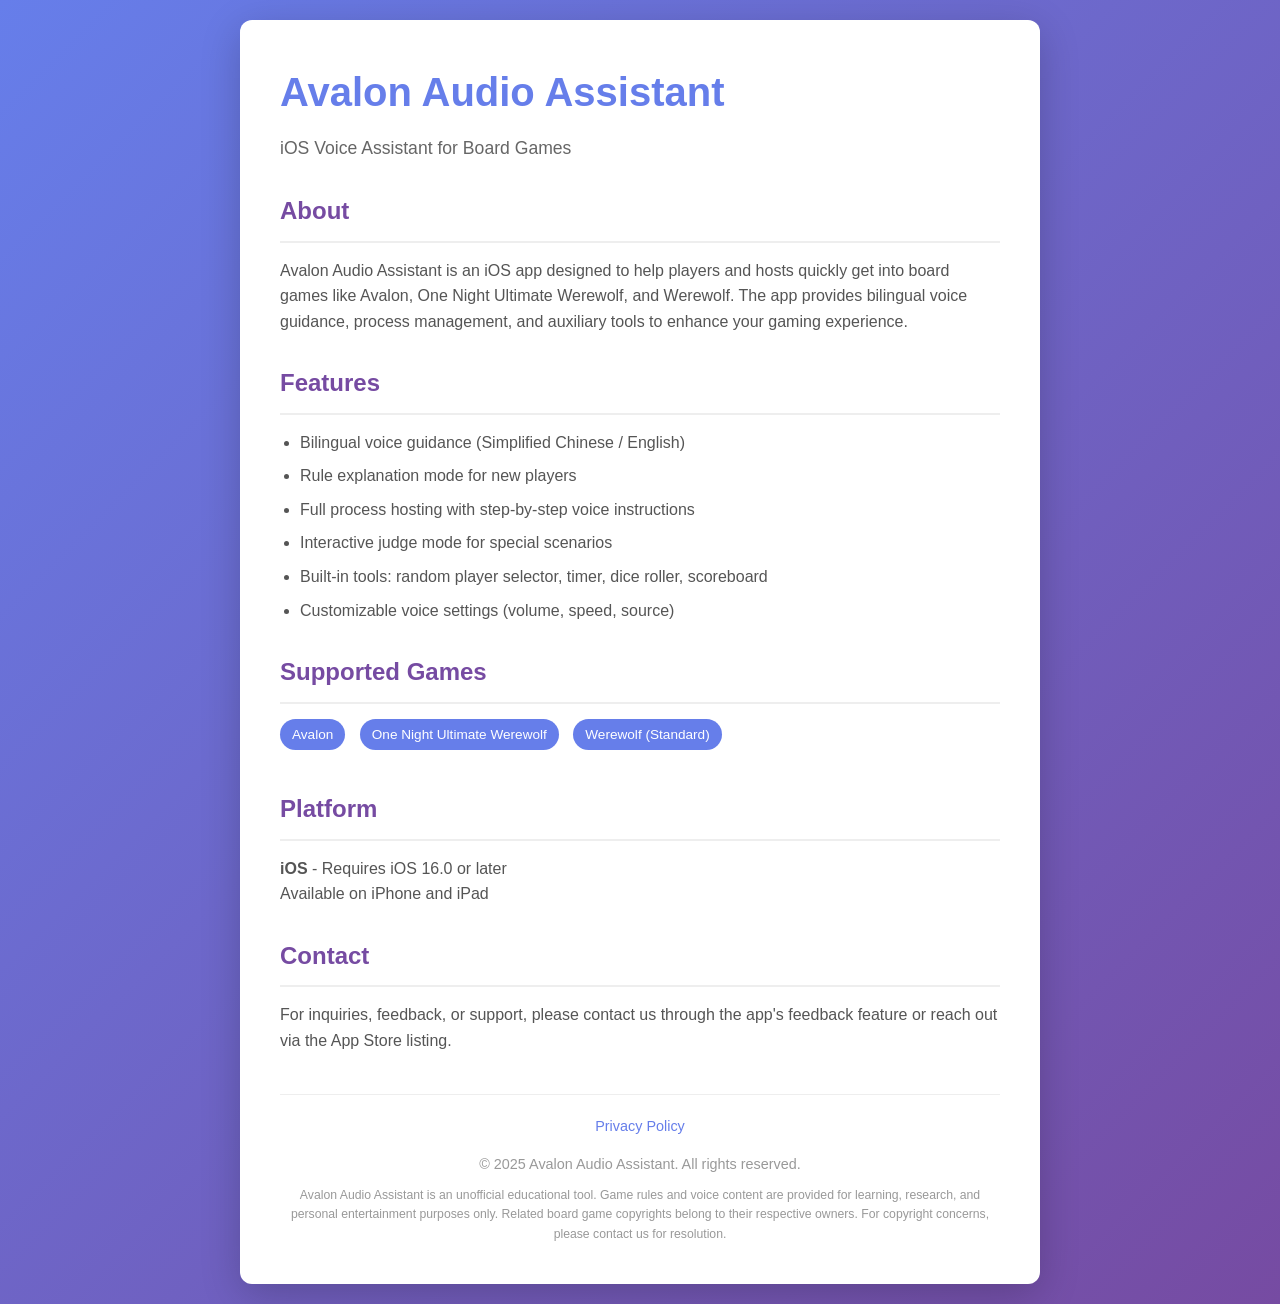
==== index.html @ b0c17542 "Initial commit: Add developer website and privacy policy" ====
<!DOCTYPE html>
<html lang="en">
<head>
    <meta charset="UTF-8">
    <meta name="viewport" content="width=device-width, initial-scale=1.0">
    <title>Avalon Audio Assistant - Developer</title>
    <style>
        * {
            margin: 0;
            padding: 0;
            box-sizing: border-box;
        }
        
        body {
            font-family: -apple-system, BlinkMacSystemFont, 'Segoe UI', Roboto, Oxygen, Ubuntu, Cantarell, sans-serif;
            line-height: 1.6;
            color: #333;
            background: linear-gradient(135deg, #667eea 0%, #764ba2 100%);
            min-height: 100vh;
            padding: 20px;
        }
        
        .container {
            max-width: 800px;
            margin: 0 auto;
            background: white;
            border-radius: 12px;
            box-shadow: 0 10px 40px rgba(0,0,0,0.2);
            padding: 40px;
        }
        
        h1 {
            color: #667eea;
            margin-bottom: 10px;
            font-size: 2.5em;
        }
        
        .subtitle {
            color: #666;
            margin-bottom: 30px;
            font-size: 1.1em;
        }
        
        .section {
            margin-bottom: 30px;
        }
        
        .section h2 {
            color: #764ba2;
            margin-bottom: 15px;
            font-size: 1.5em;
            border-bottom: 2px solid #eee;
            padding-bottom: 10px;
        }
        
        .section p {
            margin-bottom: 15px;
            color: #555;
        }
        
        .section ul {
            margin-left: 20px;
            color: #555;
        }
        
        .section li {
            margin-bottom: 8px;
        }
        
        .link {
            color: #667eea;
            text-decoration: none;
            transition: color 0.3s;
        }
        
        .link:hover {
            color: #764ba2;
            text-decoration: underline;
        }
        
        .footer {
            margin-top: 40px;
            padding-top: 20px;
            border-top: 1px solid #eee;
            text-align: center;
            color: #999;
            font-size: 0.9em;
        }
        
        .badge {
            display: inline-block;
            background: #667eea;
            color: white;
            padding: 5px 12px;
            border-radius: 20px;
            font-size: 0.85em;
            margin-right: 10px;
            margin-bottom: 10px;
        }
    </style>
</head>
<body>
    <div class="container">
        <h1>Avalon Audio Assistant</h1>
        <p class="subtitle">iOS Voice Assistant for Board Games</p>
        
        <div class="section">
            <h2>About</h2>
            <p>
                Avalon Audio Assistant is an iOS app designed to help players and hosts quickly get into board games 
                like Avalon, One Night Ultimate Werewolf, and Werewolf. The app provides bilingual voice guidance, 
                process management, and auxiliary tools to enhance your gaming experience.
            </p>
        </div>
        
        <div class="section">
            <h2>Features</h2>
            <ul>
                <li>Bilingual voice guidance (Simplified Chinese / English)</li>
                <li>Rule explanation mode for new players</li>
                <li>Full process hosting with step-by-step voice instructions</li>
                <li>Interactive judge mode for special scenarios</li>
                <li>Built-in tools: random player selector, timer, dice roller, scoreboard</li>
                <li>Customizable voice settings (volume, speed, source)</li>
            </ul>
        </div>
        
        <div class="section">
            <h2>Supported Games</h2>
            <span class="badge">Avalon</span>
            <span class="badge">One Night Ultimate Werewolf</span>
            <span class="badge">Werewolf (Standard)</span>
        </div>
        
        <div class="section">
            <h2>Platform</h2>
            <p>
                <strong>iOS</strong> - Requires iOS 16.0 or later<br>
                Available on iPhone and iPad
            </p>
        </div>
        
        <div class="section">
            <h2>Contact</h2>
            <p>
                For inquiries, feedback, or support, please contact us through the app's feedback feature 
                or reach out via the App Store listing.
            </p>
        </div>
        
        <div class="footer">
            <p>
                <a href="privacy.html" class="link">Privacy Policy</a>
            </p>
            <p style="margin-top: 15px;">
                &copy; 2025 Avalon Audio Assistant. All rights reserved.
            </p>
            <p style="margin-top: 10px; font-size: 0.85em;">
                Avalon Audio Assistant is an unofficial educational tool. Game rules and voice content are provided 
                for learning, research, and personal entertainment purposes only. Related board game copyrights 
                belong to their respective owners. For copyright concerns, please contact us for resolution.
            </p>
        </div>
    </div>
</body>
</html>
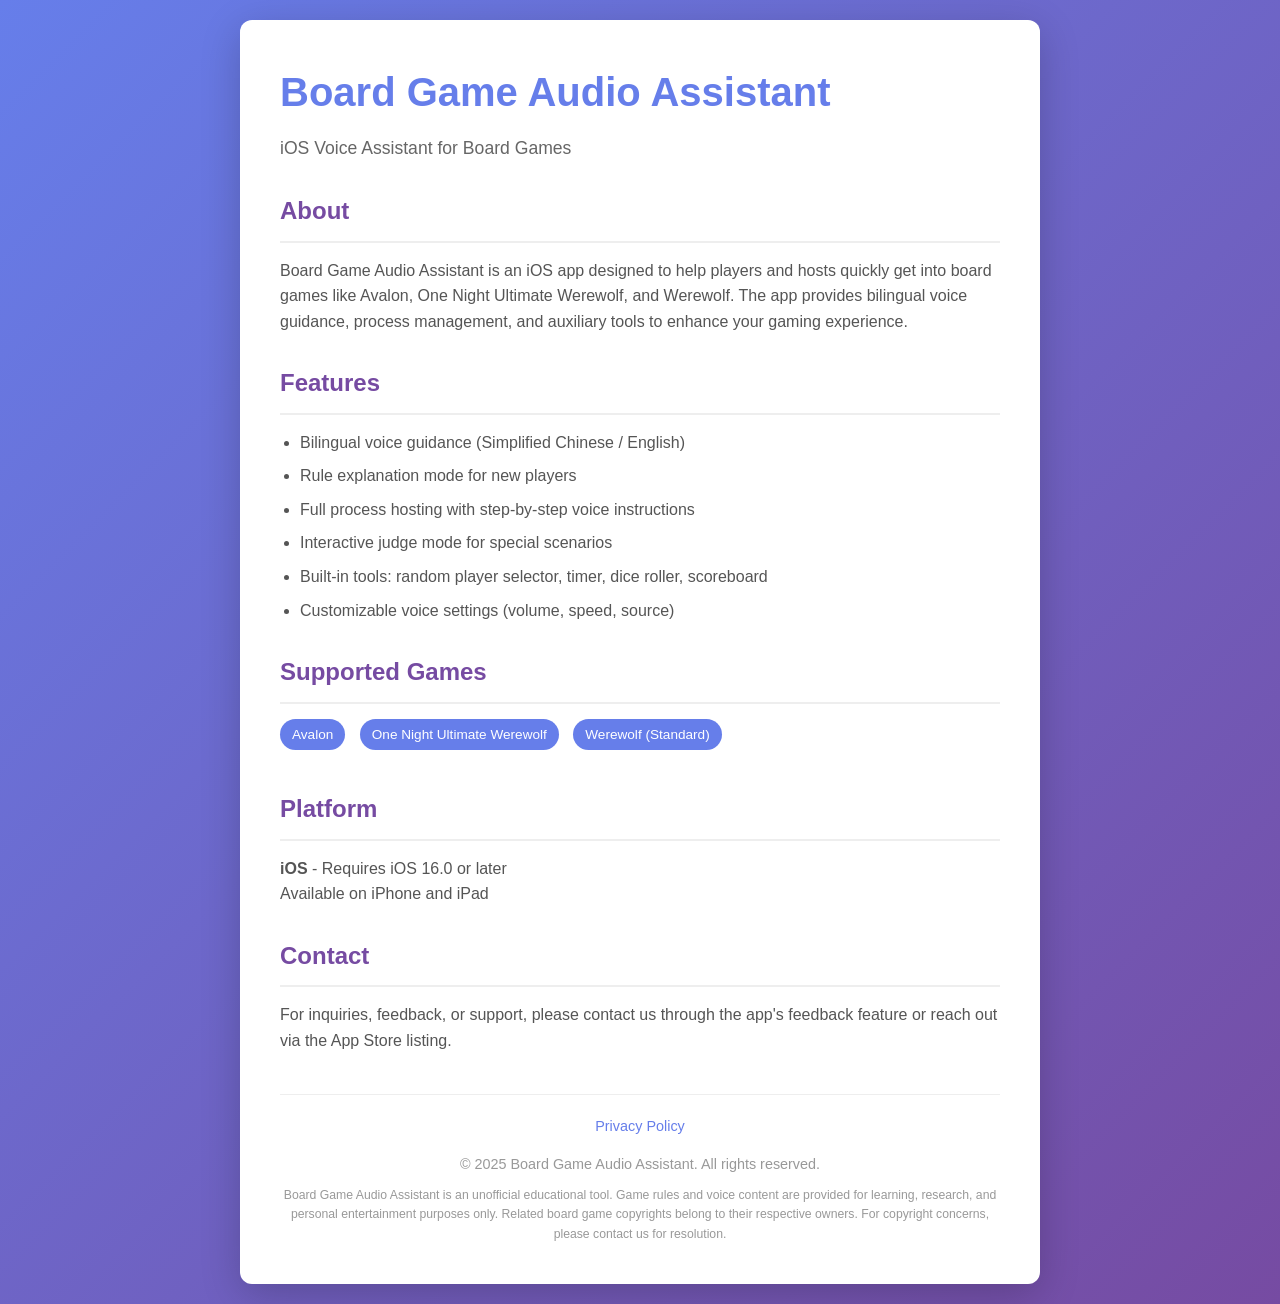
==== commit 076c6d47: "Rename site to Board Game Audio Assistant" ====
--- a/index.html
+++ b/index.html
@@ -3,7 +3,7 @@
 <head>
     <meta charset="UTF-8">
     <meta name="viewport" content="width=device-width, initial-scale=1.0">
-    <title>Avalon Audio Assistant - Developer</title>
+    <title>Board Game Audio Assistant - Developer</title>
     <style>
         * {
             margin: 0;
@@ -101,13 +101,13 @@
 </head>
 <body>
     <div class="container">
-        <h1>Avalon Audio Assistant</h1>
+        <h1>Board Game Audio Assistant</h1>
         <p class="subtitle">iOS Voice Assistant for Board Games</p>
         
         <div class="section">
             <h2>About</h2>
             <p>
-                Avalon Audio Assistant is an iOS app designed to help players and hosts quickly get into board games 
+                Board Game Audio Assistant is an iOS app designed to help players and hosts quickly get into board games 
                 like Avalon, One Night Ultimate Werewolf, and Werewolf. The app provides bilingual voice guidance, 
                 process management, and auxiliary tools to enhance your gaming experience.
             </p>
@@ -153,10 +153,10 @@
                 <a href="privacy.html" class="link">Privacy Policy</a>
             </p>
             <p style="margin-top: 15px;">
-                &copy; 2025 Avalon Audio Assistant. All rights reserved.
+                &copy; 2025 Board Game Audio Assistant. All rights reserved.
             </p>
             <p style="margin-top: 10px; font-size: 0.85em;">
-                Avalon Audio Assistant is an unofficial educational tool. Game rules and voice content are provided 
+                Board Game Audio Assistant is an unofficial educational tool. Game rules and voice content are provided 
                 for learning, research, and personal entertainment purposes only. Related board game copyrights 
                 belong to their respective owners. For copyright concerns, please contact us for resolution.
             </p>
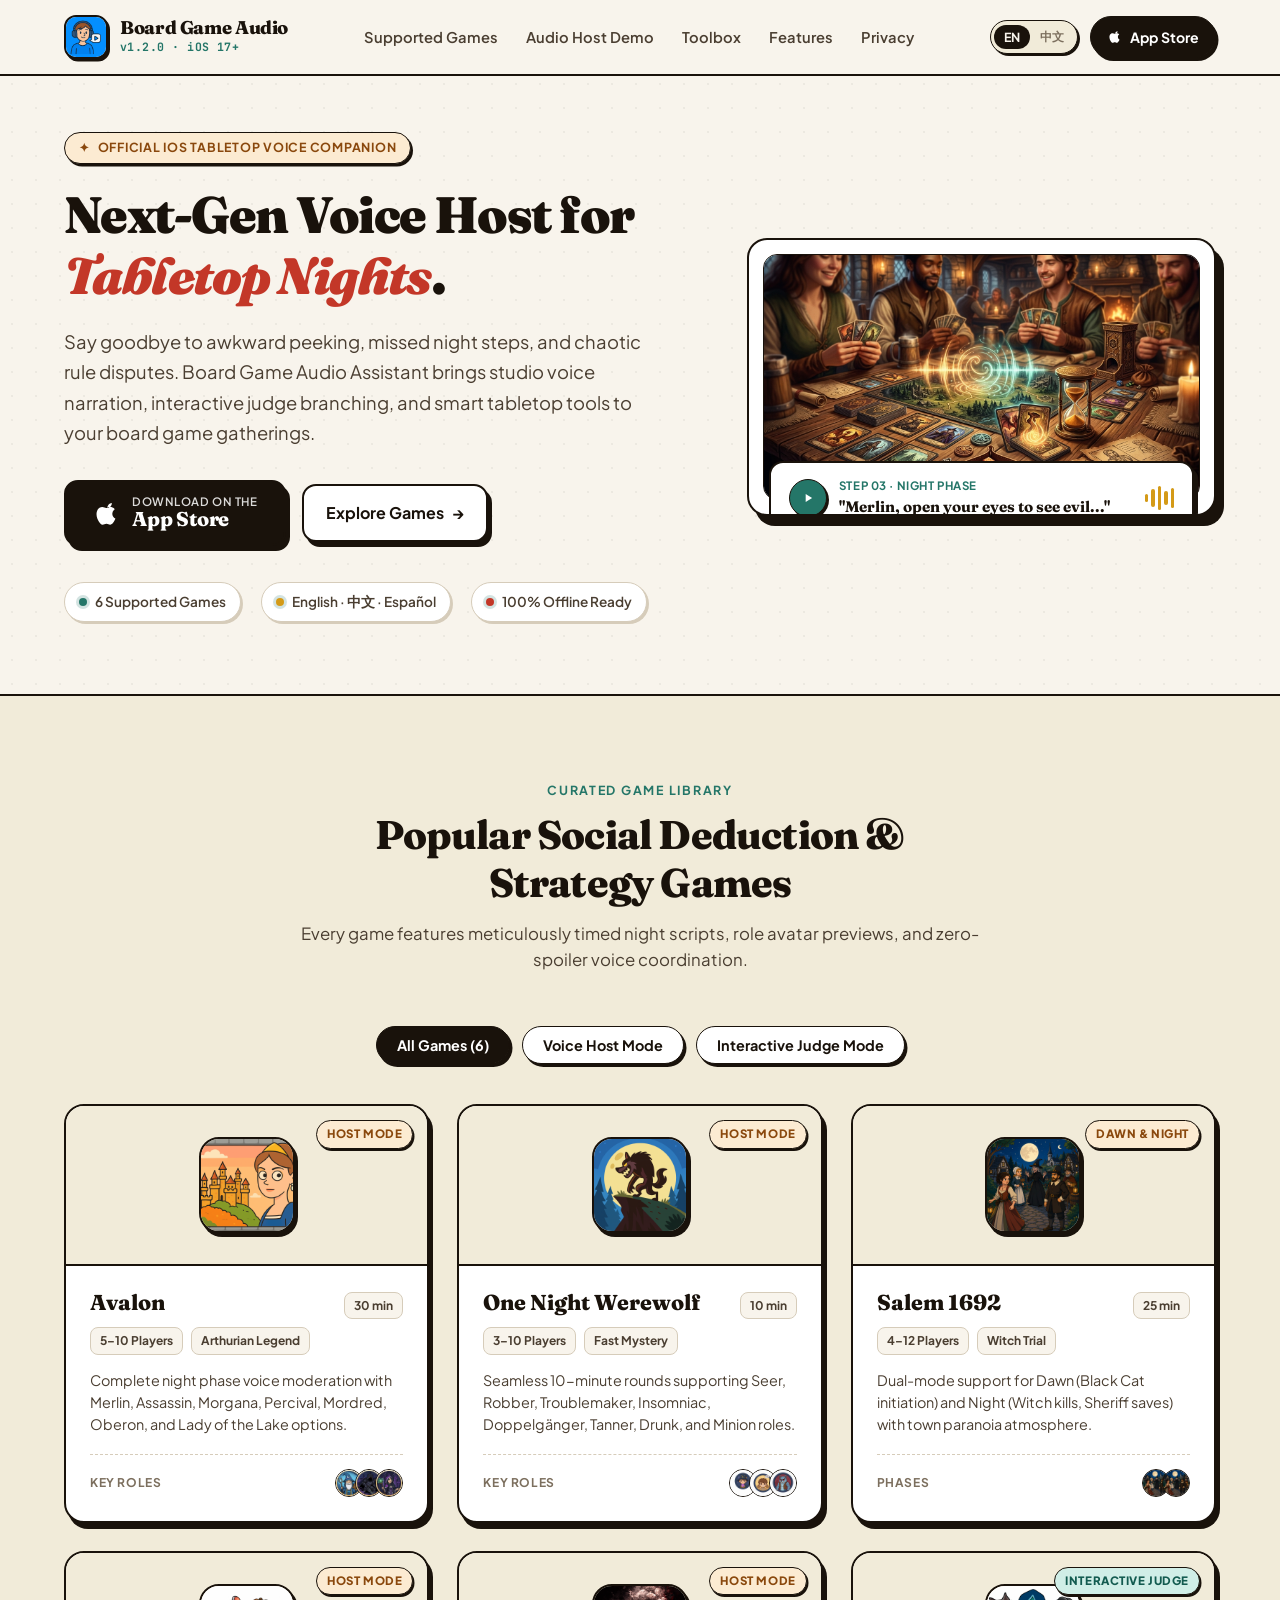
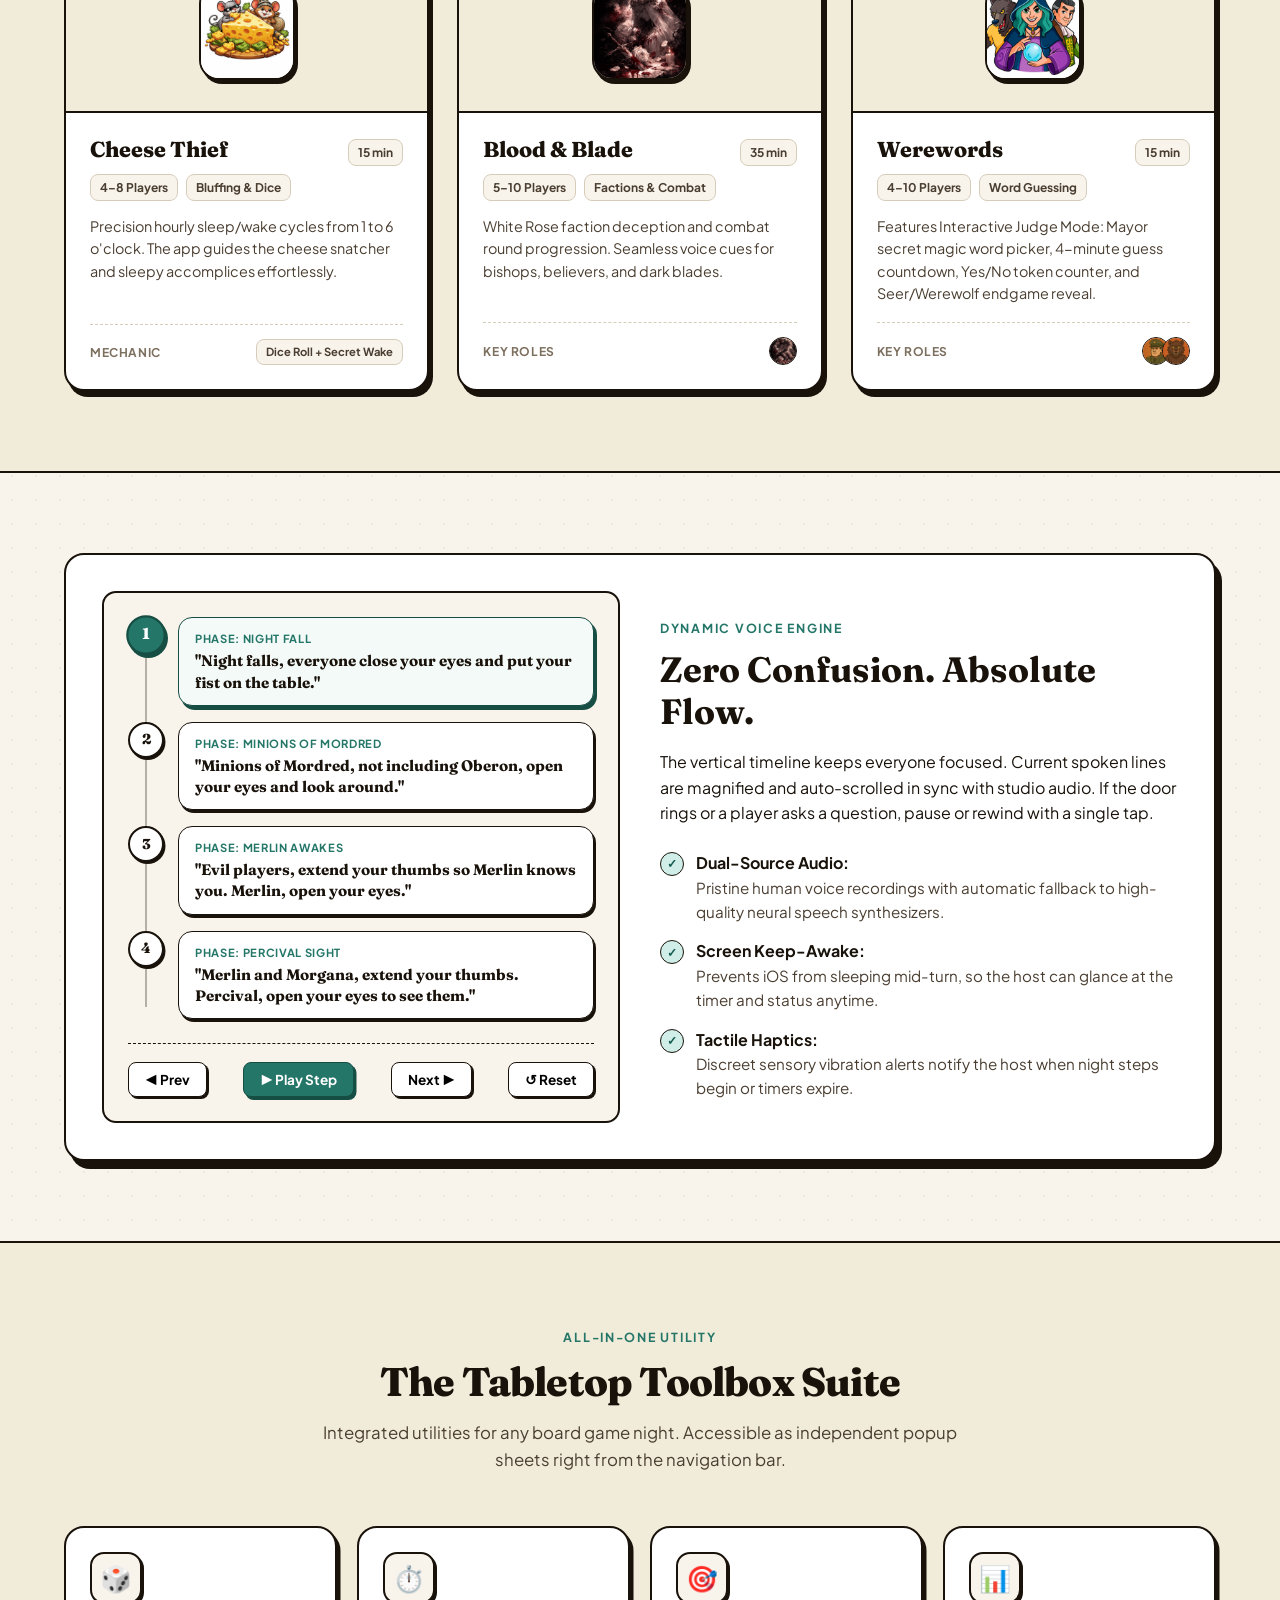
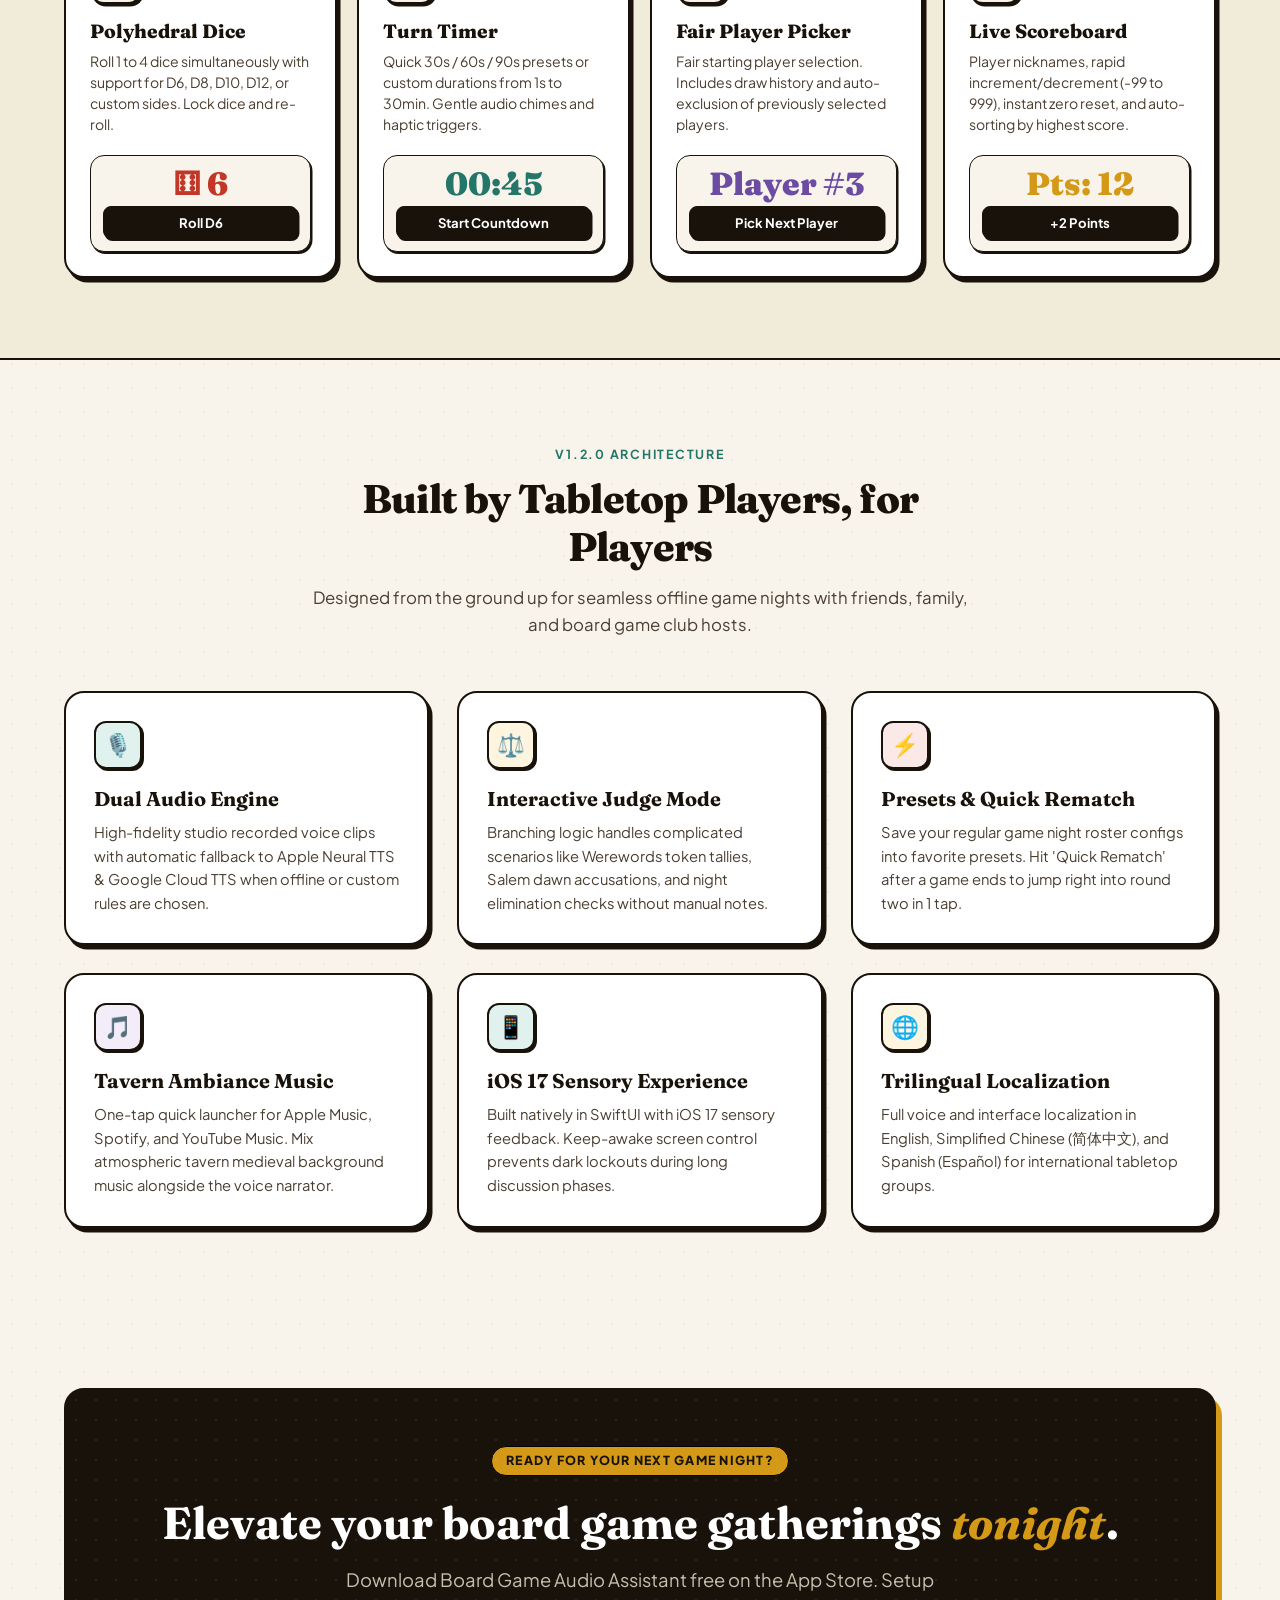
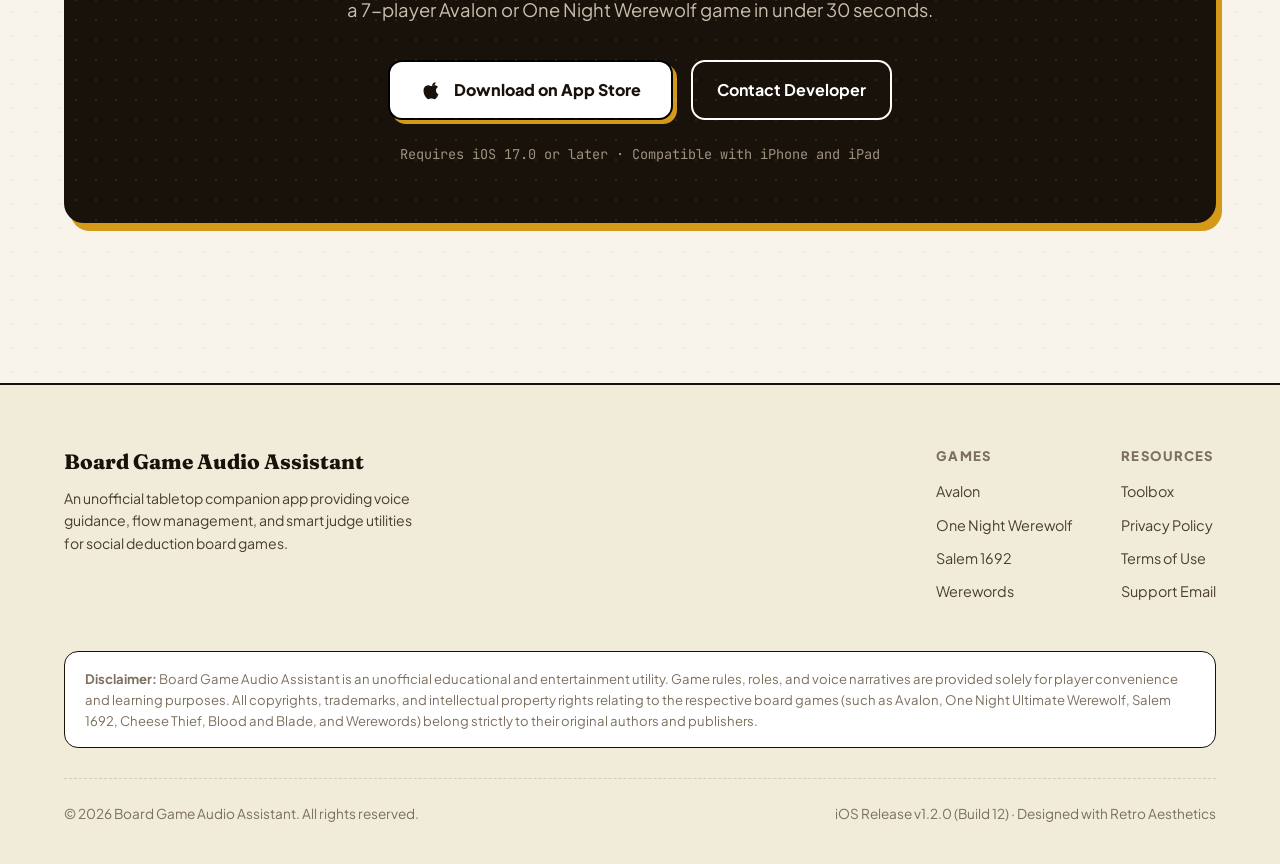
==== commit da917d99: "feat: modernize website with retro design system, v1.2.0 updates, 6 games, and netlify config" ====
--- a/index.html
+++ b/index.html
@@ -3,165 +3,1069 @@
 <head>
     <meta charset="UTF-8">
     <meta name="viewport" content="width=device-width, initial-scale=1.0">
-    <title>Board Game Audio Assistant - Developer</title>
-    <style>
-        * {
-            margin: 0;
-            padding: 0;
-            box-sizing: border-box;
-        }
-        
-        body {
-            font-family: -apple-system, BlinkMacSystemFont, 'Segoe UI', Roboto, Oxygen, Ubuntu, Cantarell, sans-serif;
-            line-height: 1.6;
-            color: #333;
-            background: linear-gradient(135deg, #667eea 0%, #764ba2 100%);
-            min-height: 100vh;
-            padding: 20px;
-        }
-        
-        .container {
-            max-width: 800px;
-            margin: 0 auto;
-            background: white;
-            border-radius: 12px;
-            box-shadow: 0 10px 40px rgba(0,0,0,0.2);
-            padding: 40px;
-        }
-        
-        h1 {
-            color: #667eea;
-            margin-bottom: 10px;
-            font-size: 2.5em;
-        }
-        
-        .subtitle {
-            color: #666;
-            margin-bottom: 30px;
-            font-size: 1.1em;
-        }
-        
-        .section {
-            margin-bottom: 30px;
-        }
-        
-        .section h2 {
-            color: #764ba2;
-            margin-bottom: 15px;
-            font-size: 1.5em;
-            border-bottom: 2px solid #eee;
-            padding-bottom: 10px;
-        }
-        
-        .section p {
-            margin-bottom: 15px;
-            color: #555;
-        }
-        
-        .section ul {
-            margin-left: 20px;
-            color: #555;
-        }
-        
-        .section li {
-            margin-bottom: 8px;
-        }
-        
-        .link {
-            color: #667eea;
-            text-decoration: none;
-            transition: color 0.3s;
-        }
-        
-        .link:hover {
-            color: #764ba2;
-            text-decoration: underline;
-        }
-        
-        .footer {
-            margin-top: 40px;
-            padding-top: 20px;
-            border-top: 1px solid #eee;
-            text-align: center;
-            color: #999;
-            font-size: 0.9em;
-        }
-        
-        .badge {
-            display: inline-block;
-            background: #667eea;
-            color: white;
-            padding: 5px 12px;
-            border-radius: 20px;
-            font-size: 0.85em;
-            margin-right: 10px;
-            margin-bottom: 10px;
-        }
-    </style>
+    <title>Board Game Audio Assistant — Voice Host & Judge for iOS</title>
+    <meta name="description" content="Board Game Audio Assistant is the ultimate tabletop voice companion for Avalon, One Night Ultimate Werewolf, Salem 1692, Cheese Thief, and Werewords. Enjoy studio voice narration, interactive judge mode, and built-in tabletop tools on iOS 17.">
+    <meta name="keywords" content="Board Game Audio Assistant, Avalon Voice, Werewolf Voice Host, Salem 1692, Tabletop Companion, iOS Board Game App, 桌游语音助手, 阿瓦隆语音">
+    
+    <!-- Open Graph / Facebook -->
+    <meta property="og:type" content="website">
+    <meta property="og:title" content="Board Game Audio Assistant — Voice Host & Tabletop Companion">
+    <meta property="og:description" content="Studio voice guidance, interactive judge mode, and tabletop tools for Avalon, One Night Werewolf, Salem 1692, and more.">
+    <meta property="og:image" content="assets/hero.jpg">
+    
+    <!-- Twitter -->
+    <meta name="twitter:card" content="summary_large_image">
+    <meta name="twitter:title" content="Board Game Audio Assistant — Voice Host & Tabletop Companion">
+    <meta name="twitter:description" content="Studio voice guidance, interactive judge mode, and tabletop tools for Avalon, One Night Werewolf, Salem 1692, and more.">
+    <meta name="twitter:image" content="assets/hero.jpg">
+    
+    <link rel="icon" type="image/png" href="assets/app_icon.png">
+    <link rel="apple-touch-icon" href="assets/app_icon.png">
+    <link rel="stylesheet" href="index.css">
 </head>
 <body>
-    <div class="container">
-        <h1>Board Game Audio Assistant</h1>
-        <p class="subtitle">iOS Voice Assistant for Board Games</p>
-        
-        <div class="section">
-            <h2>About</h2>
-            <p>
-                Board Game Audio Assistant is an iOS app designed to help players and hosts quickly get into board games 
-                like Avalon, One Night Ultimate Werewolf, and Werewolf. The app provides bilingual voice guidance, 
-                process management, and auxiliary tools to enhance your gaming experience.
-            </p>
+
+    <!-- ==============================================================================
+         HEADER & NAVIGATION
+         ============================================================================== -->
+    <header class="site-header">
+        <div class="container navbar">
+            <a href="index.html" class="brand" id="brand-link">
+                <div class="brand-icon">
+                    <img src="assets/app_icon.png" alt="Board Game Audio Assistant Icon" width="44" height="44">
+                </div>
+                <div class="brand-title">
+                    <span class="brand-name" data-i18n="brand_name">Board Game Audio</span>
+                    <span class="brand-version">v1.2.0 · iOS 17+</span>
+                </div>
+            </a>
+
+            <ul class="nav-links">
+                <li><a href="#games" class="nav-link" data-i18n="nav_games">Supported Games</a></li>
+                <li><a href="#demo" class="nav-link" data-i18n="nav_demo">Audio Host Demo</a></li>
+                <li><a href="#toolbox" class="nav-link" data-i18n="nav_toolbox">Toolbox</a></li>
+                <li><a href="#features" class="nav-link" data-i18n="nav_features">Features</a></li>
+                <li><a href="privacy.html" class="nav-link" data-i18n="nav_privacy">Privacy</a></li>
+            </ul>
+
+            <div class="nav-actions">
+                <!-- Language Toggle -->
+                <div class="lang-toggle" role="group" aria-label="Language Selector">
+                    <button class="lang-btn active" id="btn-lang-en" onclick="setLanguage('en')">EN</button>
+                    <button class="lang-btn" id="btn-lang-zh" onclick="setLanguage('zh')">中文</button>
+                </div>
+
+                <!-- Download CTA -->
+                <a href="https://apps.apple.com/app/id6755318411" target="_blank" rel="noopener" class="btn-nav-download" id="nav-download-btn">
+                    <svg width="15" height="15" viewBox="0 0 24 24" fill="currentColor">
+                        <path d="M18.71 19.5c-.83 1.24-1.71 2.45-3.05 2.47-1.34.03-1.77-.79-3.29-.79-1.53 0-2 .77-3.27.82-1.31.05-2.3-1.32-3.14-2.53C4.25 17 2.94 12.45 4.7 9.39c.87-1.52 2.43-2.48 4.12-2.51 1.28-.02 2.5.87 3.29.87.78 0 2.26-1.07 3.81-.91.65.03 2.47.26 3.64 1.98-.09.06-2.17 1.28-2.15 3.81.03 3.02 2.65 4.03 2.68 4.04-.03.07-.42 1.44-1.38 2.83M15.97 6.37c.61-.75 1.04-1.8 1.01-2.87-.96.04-2.17.65-2.83 1.43-.58.67-1.09 1.74-1.05 2.78 1.07.09 2.26-.58 2.87-1.34z"/>
+                    </svg>
+                    <span data-i18n="nav_download">App Store</span>
+                </a>
+
+                <button class="mobile-menu-btn" id="mobile-menu-toggle" aria-label="Toggle Menu" onclick="toggleMobileMenu()">
+                    <span></span>
+                    <span></span>
+                    <span></span>
+                </button>
+            </div>
         </div>
-        
-        <div class="section">
-            <h2>Features</h2>
-            <ul>
-                <li>Bilingual voice guidance (Simplified Chinese / English)</li>
-                <li>Rule explanation mode for new players</li>
-                <li>Full process hosting with step-by-step voice instructions</li>
-                <li>Interactive judge mode for special scenarios</li>
-                <li>Built-in tools: random player selector, timer, dice roller, scoreboard</li>
-                <li>Customizable voice settings (volume, speed, source)</li>
-            </ul>
+    </header>
+
+    <main>
+        <!-- ==============================================================================
+             HERO SECTION
+             ============================================================================== -->
+        <section class="hero-section">
+            <div class="container hero-grid">
+                <div class="hero-content">
+                    <div class="hero-eyebrow">
+                        <span>✦</span>
+                        <span data-i18n="hero_eyebrow">Official iOS Tabletop Voice Companion</span>
+                    </div>
+
+                    <h1 class="hero-title" data-i18n="hero_title">
+                        Next-Gen Voice Host for <em class="italic">Tabletop Nights</em>.
+                    </h1>
+
+                    <p class="hero-description" data-i18n="hero_desc">
+                        Say goodbye to awkward peeking, missed night steps, and chaotic rule disputes. Board Game Audio Assistant brings studio voice narration, interactive judge branching, and smart tabletop tools to your board game gatherings.
+                    </p>
+
+                    <div class="hero-cta-group">
+                        <a href="https://apps.apple.com/app/id6755318411" target="_blank" rel="noopener" class="btn-primary-store" id="hero-download-btn">
+                            <svg class="store-btn-icon" viewBox="0 0 24 24">
+                                <path d="M18.71 19.5c-.83 1.24-1.71 2.45-3.05 2.47-1.34.03-1.77-.79-3.29-.79-1.53 0-2 .77-3.27.82-1.31.05-2.3-1.32-3.14-2.53C4.25 17 2.94 12.45 4.7 9.39c.87-1.52 2.43-2.48 4.12-2.51 1.28-.02 2.5.87 3.29.87.78 0 2.26-1.07 3.81-.91.65.03 2.47.26 3.64 1.98-.09.06-2.17 1.28-2.15 3.81.03 3.02 2.65 4.03 2.68 4.04-.03.07-.42 1.44-1.38 2.83M15.97 6.37c.61-.75 1.04-1.8 1.01-2.87-.96.04-2.17.65-2.83 1.43-.58.67-1.09 1.74-1.05 2.78 1.07.09 2.26-.58 2.87-1.34z"/>
+                            </svg>
+                            <div class="store-btn-text">
+                                <span class="store-btn-label" data-i18n="download_label">Download On The</span>
+                                <span class="store-btn-title">App Store</span>
+                            </div>
+                        </a>
+
+                        <a href="#games" class="btn-secondary" id="hero-explore-btn">
+                            <span data-i18n="btn_explore">Explore Games</span>
+                            <span aria-hidden="true">→</span>
+                        </a>
+                    </div>
+
+                    <div class="hero-badges-row">
+                        <div class="hero-badge-pill">
+                            <span class="hero-badge-dot"></span>
+                            <span data-i18n="badge_games_count">6 Supported Games</span>
+                        </div>
+                        <div class="hero-badge-pill">
+                            <span class="hero-badge-dot" style="background: var(--accent-gold);"></span>
+                            <span data-i18n="badge_languages">English · 中文 · Español</span>
+                        </div>
+                        <div class="hero-badge-pill">
+                            <span class="hero-badge-dot" style="background: var(--accent-red);"></span>
+                            <span data-i18n="badge_offline">100% Offline Ready</span>
+                        </div>
+                    </div>
+                </div>
+
+                <div class="hero-visual-card">
+                    <div class="hero-poster-frame">
+                        <img src="assets/hero.jpg" alt="Tabletop Board Game Night Table Atmosphere" class="hero-poster-img" width="600" height="338">
+                        
+                        <!-- Floating Interactive Audio Preview Pill -->
+                        <div class="floating-audio-card" id="floating-audio-widget">
+                            <div class="audio-preview-meta">
+                                <button class="audio-play-indicator" id="hero-play-toggle" onclick="toggleDemoAudio()" aria-label="Toggle demo play">
+                                    <svg width="14" height="14" viewBox="0 0 24 24" fill="currentColor" id="hero-play-icon">
+                                        <path d="M8 5v14l11-7z"/>
+                                    </svg>
+                                </button>
+                                <div class="audio-text-col">
+                                    <div class="audio-step-title" data-i18n="hero_audio_step">Step 03 · Night Phase</div>
+                                    <div class="audio-step-text" id="hero-step-text" data-i18n="hero_audio_quote">"Merlin, open your eyes to see evil..."</div>
+                                </div>
+                            </div>
+                            <div class="sound-waves" aria-hidden="true">
+                                <span class="sound-bar"></span>
+                                <span class="sound-bar"></span>
+                                <span class="sound-bar"></span>
+                                <span class="sound-bar"></span>
+                                <span class="sound-bar"></span>
+                            </div>
+                        </div>
+                    </div>
+                </div>
+            </div>
+        </section>
+
+        <!-- ==============================================================================
+             SUPPORTED GAMES SHOWCASE
+             ============================================================================== -->
+        <section id="games" class="section section-alt">
+            <div class="container">
+                <div class="section-header-center">
+                    <span class="section-tag" data-i18n="tag_games_library">Curated Game Library</span>
+                    <h2 class="section-title" data-i18n="title_games_library">Popular Social Deduction & Strategy Games</h2>
+                    <p class="section-subtitle" data-i18n="subtitle_games_library">
+                        Every game features meticulously timed night scripts, role avatar previews, and zero-spoiler voice coordination.
+                    </p>
+                </div>
+
+                <div class="filter-tabs">
+                    <button class="tab-btn active" onclick="filterGames('all')" id="tab-filter-all" data-i18n="filter_all">All Games (6)</button>
+                    <button class="tab-btn" onclick="filterGames('host')" id="tab-filter-host" data-i18n="filter_host">Voice Host Mode</button>
+                    <button class="tab-btn" onclick="filterGames('interactive')" id="tab-filter-interactive" data-i18n="filter_interactive">Interactive Judge Mode</button>
+                </div>
+
+                <div class="games-grid" id="games-container">
+
+                    <!-- Game 1: Avalon -->
+                    <div class="game-card" data-category="host">
+                        <div class="game-card-top">
+                            <img src="assets/games/avalon.png" alt="Avalon" class="game-card-art">
+                            <span class="game-mode-badge badge-host" data-i18n="badge_host">Host Mode</span>
+                        </div>
+                        <div class="game-card-body">
+                            <div class="game-title-row">
+                                <h3 class="game-name" data-i18n="game_avalon_name">Avalon</h3>
+                                <span class="info-pill">30 min</span>
+                            </div>
+                            <div class="game-pills-row">
+                                <span class="info-pill" data-i18n="game_avalon_players">5–10 Players</span>
+                                <span class="info-pill" data-i18n="game_avalon_theme">Arthurian Legend</span>
+                            </div>
+                            <p class="game-desc" data-i18n="game_avalon_desc">
+                                Complete night phase voice moderation with Merlin, Assassin, Morgana, Percival, Mordred, Oberon, and Lady of the Lake options.
+                            </p>
+                            <div class="character-strip">
+                                <span class="strip-label" data-i18n="label_roles">Key Roles</span>
+                                <div class="strip-avatars">
+                                    <img src="assets/games/avalon_merlin.png" alt="Merlin" class="strip-avatar" title="Merlin">
+                                    <img src="assets/games/avalon_assassin.png" alt="Assassin" class="strip-avatar" title="Assassin">
+                                    <img src="assets/games/avalon_morgana.png" alt="Morgana" class="strip-avatar" title="Morgana">
+                                </div>
+                            </div>
+                        </div>
+                    </div>
+
+                    <!-- Game 2: One Night Ultimate Werewolf -->
+                    <div class="game-card" data-category="host">
+                        <div class="game-card-top">
+                            <img src="assets/games/one_night_werewolf.png" alt="One Night Ultimate Werewolf" class="game-card-art">
+                            <span class="game-mode-badge badge-host" data-i18n="badge_host">Host Mode</span>
+                        </div>
+                        <div class="game-card-body">
+                            <div class="game-title-row">
+                                <h3 class="game-name" data-i18n="game_onuw_name">One Night Werewolf</h3>
+                                <span class="info-pill">10 min</span>
+                            </div>
+                            <div class="game-pills-row">
+                                <span class="info-pill" data-i18n="game_onuw_players">3–10 Players</span>
+                                <span class="info-pill" data-i18n="game_onuw_theme">Fast Mystery</span>
+                            </div>
+                            <p class="game-desc" data-i18n="game_onuw_desc">
+                                Seamless 10-minute rounds supporting Seer, Robber, Troublemaker, Insomniac, Doppelgänger, Tanner, Drunk, and Minion roles.
+                            </p>
+                            <div class="character-strip">
+                                <span class="strip-label" data-i18n="label_roles">Key Roles</span>
+                                <div class="strip-avatars">
+                                    <img src="assets/games/one_night_werewolf_seer.png" alt="Seer" class="strip-avatar" title="Seer">
+                                    <img src="assets/games/one_night_werewolf_troublemaker.png" alt="Troublemaker" class="strip-avatar" title="Troublemaker">
+                                    <img src="assets/games/one_night_werewolf_werewolf.png" alt="Werewolf" class="strip-avatar" title="Werewolf">
+                                </div>
+                            </div>
+                        </div>
+                    </div>
+
+                    <!-- Game 3: Salem 1692 -->
+                    <div class="game-card" data-category="host">
+                        <div class="game-card-top">
+                            <img src="assets/games/salem_1692_dawn.png" alt="Salem 1692" class="game-card-art">
+                            <span class="game-mode-badge badge-host" data-i18n="badge_host">Dawn & Night</span>
+                        </div>
+                        <div class="game-card-body">
+                            <div class="game-title-row">
+                                <h3 class="game-name" data-i18n="game_salem_name">Salem 1692</h3>
+                                <span class="info-pill">25 min</span>
+                            </div>
+                            <div class="game-pills-row">
+                                <span class="info-pill" data-i18n="game_salem_players">4–12 Players</span>
+                                <span class="info-pill" data-i18n="game_salem_theme">Witch Trial</span>
+                            </div>
+                            <p class="game-desc" data-i18n="game_salem_desc">
+                                Dual-mode support for Dawn (Black Cat initiation) and Night (Witch kills, Sheriff saves) with town paranoia atmosphere.
+                            </p>
+                            <div class="character-strip">
+                                <span class="strip-label" data-i18n="label_roles">Phases</span>
+                                <div class="strip-avatars">
+                                    <img src="assets/games/salem_1692_dawn.png" alt="Dawn" class="strip-avatar" title="Dawn Mode">
+                                    <img src="assets/games/salem_1692_night.png" alt="Night" class="strip-avatar" title="Night Mode">
+                                </div>
+                            </div>
+                        </div>
+                    </div>
+
+                    <!-- Game 4: Cheese Thief -->
+                    <div class="game-card" data-category="host">
+                        <div class="game-card-top">
+                            <img src="assets/games/cheese_thief.png" alt="Cheese Thief" class="game-card-art">
+                            <span class="game-mode-badge badge-host" data-i18n="badge_host">Host Mode</span>
+                        </div>
+                        <div class="game-card-body">
+                            <div class="game-title-row">
+                                <h3 class="game-name" data-i18n="game_cheese_name">Cheese Thief</h3>
+                                <span class="info-pill">15 min</span>
+                            </div>
+                            <div class="game-pills-row">
+                                <span class="info-pill" data-i18n="game_cheese_players">4–8 Players</span>
+                                <span class="info-pill" data-i18n="game_cheese_theme">Bluffing & Dice</span>
+                            </div>
+                            <p class="game-desc" data-i18n="game_cheese_desc">
+                                Precision hourly sleep/wake cycles from 1 to 6 o'clock. The app guides the cheese snatcher and sleepy accomplices effortlessly.
+                            </p>
+                            <div class="character-strip">
+                                <span class="strip-label" data-i18n="label_mechanic">Mechanic</span>
+                                <div class="strip-avatars">
+                                    <span class="info-pill" style="font-size: 0.7rem;">Dice Roll + Secret Wake</span>
+                                </div>
+                            </div>
+                        </div>
+                    </div>
+
+                    <!-- Game 5: Blood and Blade -->
+                    <div class="game-card" data-category="host">
+                        <div class="game-card-top">
+                            <img src="assets/games/blood_and_blade.png" alt="Blood and Blade" class="game-card-art">
+                            <span class="game-mode-badge badge-host" data-i18n="badge_host">Host Mode</span>
+                        </div>
+                        <div class="game-card-body">
+                            <div class="game-title-row">
+                                <h3 class="game-name" data-i18n="game_blade_name">Blood & Blade</h3>
+                                <span class="info-pill">35 min</span>
+                            </div>
+                            <div class="game-pills-row">
+                                <span class="info-pill" data-i18n="game_blade_players">5–10 Players</span>
+                                <span class="info-pill" data-i18n="game_blade_theme">Factions & Combat</span>
+                            </div>
+                            <p class="game-desc" data-i18n="game_blade_desc">
+                                White Rose faction deception and combat round progression. Seamless voice cues for bishops, believers, and dark blades.
+                            </p>
+                            <div class="character-strip">
+                                <span class="strip-label" data-i18n="label_roles">Key Roles</span>
+                                <div class="strip-avatars">
+                                    <img src="assets/games/blood_and_blade_white_rose.png" alt="White Rose" class="strip-avatar" title="White Rose">
+                                </div>
+                            </div>
+                        </div>
+                    </div>
+
+                    <!-- Game 6: Werewords -->
+                    <div class="game-card" data-category="interactive">
+                        <div class="game-card-top">
+                            <img src="assets/games/werewords.png" alt="Werewords" class="game-card-art">
+                            <span class="game-mode-badge badge-interactive" data-i18n="badge_interactive">Interactive Judge</span>
+                        </div>
+                        <div class="game-card-body">
+                            <div class="game-title-row">
+                                <h3 class="game-name" data-i18n="game_werewords_name">Werewords</h3>
+                                <span class="info-pill">15 min</span>
+                            </div>
+                            <div class="game-pills-row">
+                                <span class="info-pill" data-i18n="game_werewords_players">4–10 Players</span>
+                                <span class="info-pill" data-i18n="game_werewords_theme">Word Guessing</span>
+                            </div>
+                            <p class="game-desc" data-i18n="game_werewords_desc">
+                                Features Interactive Judge Mode: Mayor secret magic word picker, 4-minute guess countdown, Yes/No token counter, and Seer/Werewolf endgame reveal.
+                            </p>
+                            <div class="character-strip">
+                                <span class="strip-label" data-i18n="label_roles">Key Roles</span>
+                                <div class="strip-avatars">
+                                    <img src="assets/games/werewords_mayor.png" alt="Mayor" class="strip-avatar" title="Mayor">
+                                    <img src="assets/games/werewords_werewolf.png" alt="Werewolf" class="strip-avatar" title="Werewolf">
+                                </div>
+                            </div>
+                        </div>
+                    </div>
+
+                </div>
+            </div>
+        </section>
+
+        <!-- ==============================================================================
+             INTERACTIVE AUDIO HOST & TIMELINE DEMO
+             ============================================================================== -->
+        <section id="demo" class="section">
+            <div class="container">
+                <div class="demo-stage">
+                    <div class="timeline-console">
+                        <div class="timeline-steps" id="demo-steps-list">
+                            <div class="timeline-step-item active" id="step-0">
+                                <div class="step-marker">1</div>
+                                <div class="step-content">
+                                    <div class="step-tag" data-i18n="step_1_tag">Phase: Night Fall</div>
+                                    <div class="step-instruction" data-i18n="step_1_text">"Night falls, everyone close your eyes and put your fist on the table."</div>
+                                </div>
+                            </div>
+
+                            <div class="timeline-step-item" id="step-1">
+                                <div class="step-marker">2</div>
+                                <div class="step-content">
+                                    <div class="step-tag" data-i18n="step_2_tag">Phase: Minions of Mordred</div>
+                                    <div class="step-instruction" data-i18n="step_2_text">"Minions of Mordred, not including Oberon, open your eyes and look around."</div>
+                                </div>
+                            </div>
+
+                            <div class="timeline-step-item" id="step-2">
+                                <div class="step-marker">3</div>
+                                <div class="step-content">
+                                    <div class="step-tag" data-i18n="step_3_tag">Phase: Merlin Awakes</div>
+                                    <div class="step-instruction" data-i18n="step_3_text">"Evil players, extend your thumbs so Merlin knows you. Merlin, open your eyes."</div>
+                                </div>
+                            </div>
+
+                            <div class="timeline-step-item" id="step-3">
+                                <div class="step-marker">4</div>
+                                <div class="step-content">
+                                    <div class="step-tag" data-i18n="step_4_tag">Phase: Percival Sight</div>
+                                    <div class="step-instruction" data-i18n="step_4_text">"Merlin and Morgana, extend your thumbs. Percival, open your eyes to see them."</div>
+                                </div>
+                            </div>
+                        </div>
+
+                        <div class="console-controls">
+                            <button class="ctrl-btn" onclick="prevDemoStep()" id="btn-prev-step" data-i18n="btn_prev_step">◀ Prev</button>
+                            <button class="ctrl-btn play-btn" onclick="togglePlaySimulation()" id="btn-play-sim" data-i18n="btn_play_step">▶ Play Step</button>
+                            <button class="ctrl-btn" onclick="nextDemoStep()" id="btn-next-step" data-i18n="btn_next_step">Next ▶</button>
+                            <button class="ctrl-btn" onclick="resetDemoStep()" id="btn-reset-step" data-i18n="btn_restart">↺ Reset</button>
+                        </div>
+                    </div>
+
+                    <div class="demo-text-col">
+                        <span class="section-tag" data-i18n="tag_live_engine">Dynamic Voice Engine</span>
+                        <h3 data-i18n="title_live_engine">Zero Confusion. Absolute Flow.</h3>
+                        <p data-i18n="desc_live_engine">
+                            The vertical timeline keeps everyone focused. Current spoken lines are magnified and auto-scrolled in sync with studio audio. If the door rings or a player asks a question, pause or rewind with a single tap.
+                        </p>
+
+                        <ul class="feature-bullets">
+                            <li class="bullet-item">
+                                <div class="bullet-icon">✓</div>
+                                <div>
+                                    <strong data-i18n="bullet_1_title">Dual-Source Audio:</strong>
+                                    <p data-i18n="bullet_1_desc">Pristine human voice recordings with automatic fallback to high-quality neural speech synthesizers.</p>
+                                </div>
+                            </li>
+                            <li class="bullet-item">
+                                <div class="bullet-icon">✓</div>
+                                <div>
+                                    <strong data-i18n="bullet_2_title">Screen Keep-Awake:</strong>
+                                    <p data-i18n="bullet_2_desc">Prevents iOS from sleeping mid-turn, so the host can glance at the timer and status anytime.</p>
+                                </div>
+                            </li>
+                            <li class="bullet-item">
+                                <div class="bullet-icon">✓</div>
+                                <div>
+                                    <strong data-i18n="bullet_3_title">Tactile Haptics:</strong>
+                                    <p data-i18n="bullet_3_desc">Discreet sensory vibration alerts notify the host when night steps begin or timers expire.</p>
+                                </div>
+                            </li>
+                        </ul>
+                    </div>
+                </div>
+            </div>
+        </section>
+
+        <!-- ==============================================================================
+             TABLETOP TOOLBOX SUITE
+             ============================================================================== -->
+        <section id="toolbox" class="section section-alt">
+            <div class="container">
+                <div class="section-header-center">
+                    <span class="section-tag" data-i18n="tag_toolbox">All-in-One Utility</span>
+                    <h2 class="section-title" data-i18n="title_toolbox">The Tabletop Toolbox Suite</h2>
+                    <p class="section-subtitle" data-i18n="subtitle_toolbox">
+                        Integrated utilities for any board game night. Accessible as independent popup sheets right from the navigation bar.
+                    </p>
+                </div>
+
+                <div class="toolbox-grid">
+
+                    <!-- Tool 1: 3D Polyhedral Dice Roller -->
+                    <div class="tool-card">
+                        <div class="tool-icon-box">🎲</div>
+                        <h3 class="tool-title" data-i18n="tool_dice_title">Polyhedral Dice</h3>
+                        <p class="tool-desc" data-i18n="tool_dice_desc">
+                            Roll 1 to 4 dice simultaneously with support for D6, D8, D10, D12, or custom sides. Lock dice and re-roll.
+                        </p>
+                        <div class="tool-widget-box">
+                            <div class="dice-result" id="interactive-dice-val">⚅ 6</div>
+                            <button class="tool-action-btn" onclick="rollInteractiveDice()" id="btn-roll-dice" data-i18n="btn_roll_dice">Roll D6</button>
+                        </div>
+                    </div>
+
+                    <!-- Tool 2: Precision Game Timer -->
+                    <div class="tool-card">
+                        <div class="tool-icon-box">⏱️</div>
+                        <h3 class="tool-title" data-i18n="tool_timer_title">Turn Timer</h3>
+                        <p class="tool-desc" data-i18n="tool_timer_desc">
+                            Quick 30s / 60s / 90s presets or custom durations from 1s to 30min. Gentle audio chimes and haptic triggers.
+                        </p>
+                        <div class="tool-widget-box">
+                            <div class="dice-result" id="interactive-timer-val" style="color: var(--accent-teal);">00:45</div>
+                            <button class="tool-action-btn" onclick="toggleInteractiveTimer()" id="btn-timer-toggle" data-i18n="btn_timer_toggle">Start Countdown</button>
+                        </div>
+                    </div>
+
+                    <!-- Tool 3: Random Player Selector -->
+                    <div class="tool-card">
+                        <div class="tool-icon-box">🎯</div>
+                        <h3 class="tool-title" data-i18n="tool_picker_title">Fair Player Picker</h3>
+                        <p class="tool-desc" data-i18n="tool_picker_desc">
+                            Fair starting player selection. Includes draw history and auto-exclusion of previously selected players.
+                        </p>
+                        <div class="tool-widget-box">
+                            <div class="dice-result" id="interactive-picker-val" style="color: var(--accent-purple);">Player #3</div>
+                            <button class="tool-action-btn" onclick="pickRandomPlayer()" id="btn-picker-toggle" data-i18n="btn_picker_toggle">Pick Next Player</button>
+                        </div>
+                    </div>
+
+                    <!-- Tool 4: Scoreboard Counter -->
+                    <div class="tool-card">
+                        <div class="tool-icon-box">📊</div>
+                        <h3 class="tool-title" data-i18n="tool_score_title">Live Scoreboard</h3>
+                        <p class="tool-desc" data-i18n="tool_score_desc">
+                            Player nicknames, rapid increment/decrement (-99 to 999), instant zero reset, and auto-sorting by highest score.
+                        </p>
+                        <div class="tool-widget-box">
+                            <div class="dice-result" id="interactive-score-val" style="color: var(--accent-gold);">Pts: 12</div>
+                            <button class="tool-action-btn" onclick="addScoreInteractive()" id="btn-score-add" data-i18n="btn_score_add">+2 Points</button>
+                        </div>
+                    </div>
+
+                </div>
+            </div>
+        </section>
+
+        <!-- ==============================================================================
+             CORE FEATURES GRID (v1.2.0 HIGHLIGHTS)
+             ============================================================================== -->
+        <section id="features" class="section">
+            <div class="container">
+                <div class="section-header-center">
+                    <span class="section-tag" data-i18n="tag_features">v1.2.0 Architecture</span>
+                    <h2 class="section-title" data-i18n="title_features">Built by Tabletop Players, for Players</h2>
+                    <p class="section-subtitle" data-i18n="subtitle_features">
+                        Designed from the ground up for seamless offline game nights with friends, family, and board game club hosts.
+                    </p>
+                </div>
+
+                <div class="features-grid">
+                    <div class="feature-box">
+                        <div class="feature-icon-wrapper box-teal">🎙️</div>
+                        <h3 class="feature-title" data-i18n="feat_1_title">Dual Audio Engine</h3>
+                        <p class="feature-description" data-i18n="feat_1_desc">
+                            High-fidelity studio recorded voice clips with automatic fallback to Apple Neural TTS & Google Cloud TTS when offline or custom rules are chosen.
+                        </p>
+                    </div>
+
+                    <div class="feature-box">
+                        <div class="feature-icon-wrapper box-gold">⚖️</div>
+                        <h3 class="feature-title" data-i18n="feat_2_title">Interactive Judge Mode</h3>
+                        <p class="feature-description" data-i18n="feat_2_desc">
+                            Branching logic handles complicated scenarios like Werewords token tallies, Salem dawn accusations, and night elimination checks without manual notes.
+                        </p>
+                    </div>
+
+                    <div class="feature-box">
+                        <div class="feature-icon-wrapper box-red">⚡</div>
+                        <h3 class="feature-title" data-i18n="feat_3_title">Presets & Quick Rematch</h3>
+                        <p class="feature-description" data-i18n="feat_3_desc">
+                            Save your regular game night roster configs into favorite presets. Hit 'Quick Rematch' after a game ends to jump right into round two in 1 tap.
+                        </p>
+                    </div>
+
+                    <div class="feature-box">
+                        <div class="feature-icon-wrapper box-purple">🎵</div>
+                        <h3 class="feature-title" data-i18n="feat_4_title">Tavern Ambiance Music</h3>
+                        <p class="feature-description" data-i18n="feat_4_desc">
+                            One-tap quick launcher for Apple Music, Spotify, and YouTube Music. Mix atmospheric tavern medieval background music alongside the voice narrator.
+                        </p>
+                    </div>
+
+                    <div class="feature-box">
+                        <div class="feature-icon-wrapper box-teal">📱</div>
+                        <h3 class="feature-title" data-i18n="feat_5_title">iOS 17 Sensory Experience</h3>
+                        <p class="feature-description" data-i18n="feat_5_desc">
+                            Built natively in SwiftUI with iOS 17 sensory feedback. Keep-awake screen control prevents dark lockouts during long discussion phases.
+                        </p>
+                    </div>
+
+                    <div class="feature-box">
+                        <div class="feature-icon-wrapper box-gold">🌐</div>
+                        <h3 class="feature-title" data-i18n="feat_6_title">Trilingual Localization</h3>
+                        <p class="feature-description" data-i18n="feat_6_desc">
+                            Full voice and interface localization in English, Simplified Chinese (简体中文), and Spanish (Español) for international tabletop groups.
+                        </p>
+                    </div>
+                </div>
+            </div>
+        </section>
+
+        <!-- ==============================================================================
+             DOWNLOAD / CTA BANNER
+             ============================================================================== -->
+        <section id="download" class="section">
+            <div class="container">
+                <div class="cta-banner">
+                    <span class="cta-tag" data-i18n="cta_tag">Ready for Your Next Game Night?</span>
+                    <h2 class="cta-title" data-i18n="cta_title">Elevate your board game gatherings <em>tonight</em>.</h2>
+                    <p class="cta-subtitle" data-i18n="cta_desc">
+                        Download Board Game Audio Assistant free on the App Store. Setup a 7-player Avalon or One Night Werewolf game in under 30 seconds.
+                    </p>
+
+                    <div class="cta-buttons-row">
+                        <a href="https://apps.apple.com/app/id6755318411" target="_blank" rel="noopener" class="btn-cta-white" id="cta-store-btn">
+                            <svg width="22" height="22" viewBox="0 0 24 24" fill="currentColor">
+                                <path d="M18.71 19.5c-.83 1.24-1.71 2.45-3.05 2.47-1.34.03-1.77-.79-3.29-.79-1.53 0-2 .77-3.27.82-1.31.05-2.3-1.32-3.14-2.53C4.25 17 2.94 12.45 4.7 9.39c.87-1.52 2.43-2.48 4.12-2.51 1.28-.02 2.5.87 3.29.87.78 0 2.26-1.07 3.81-.91.65.03 2.47.26 3.64 1.98-.09.06-2.17 1.28-2.15 3.81.03 3.02 2.65 4.03 2.68 4.04-.03.07-.42 1.44-1.38 2.83M15.97 6.37c.61-.75 1.04-1.8 1.01-2.87-.96.04-2.17.65-2.83 1.43-.58.67-1.09 1.74-1.05 2.78 1.07.09 2.26-.58 2.87-1.34z"/>
+                            </svg>
+                            <span data-i18n="cta_store_btn">Download on App Store</span>
+                        </a>
+
+                        <a href="mailto:fangdev1063@gmail.com" class="btn-cta-outline" id="cta-feedback-btn">
+                            <span data-i18n="cta_feedback">Contact Developer</span>
+                        </a>
+                    </div>
+
+                    <p class="cta-requirement-note" data-i18n="cta_note">
+                        Requires iOS 17.0 or later · Compatible with iPhone and iPad
+                    </p>
+                </div>
+            </div>
+        </section>
+    </main>
+
+    <!-- ==============================================================================
+         FOOTER
+         ============================================================================== -->
+    <footer class="site-footer">
+        <div class="container">
+            <div class="footer-top">
+                <div class="footer-brand-col">
+                    <div class="footer-brand-title" data-i18n="brand_name">Board Game Audio Assistant</div>
+                    <p class="footer-brand-desc" data-i18n="footer_desc">
+                        An unofficial tabletop companion app providing voice guidance, flow management, and smart judge utilities for social deduction board games.
+                    </p>
+                </div>
+
+                <div class="footer-links-col">
+                    <div class="footer-nav-group">
+                        <span class="footer-heading" data-i18n="footer_games">Games</span>
+                        <a href="#games" class="footer-link">Avalon</a>
+                        <a href="#games" class="footer-link">One Night Werewolf</a>
+                        <a href="#games" class="footer-link">Salem 1692</a>
+                        <a href="#games" class="footer-link">Werewords</a>
+                    </div>
+
+                    <div class="footer-nav-group">
+                        <span class="footer-heading" data-i18n="footer_resources">Resources</span>
+                        <a href="#toolbox" class="footer-link" data-i18n="nav_toolbox">Toolbox</a>
+                        <a href="privacy.html" class="footer-link" data-i18n="nav_privacy">Privacy Policy</a>
+                        <a href="terms.html" class="footer-link" data-i18n="nav_terms">Terms of Use</a>
+                        <a href="mailto:fangdev1063@gmail.com" class="footer-link" data-i18n="nav_support">Support Email</a>
+                    </div>
+                </div>
+            </div>
+
+            <div class="footer-legal-notice">
+                <p data-i18n="legal_disclaimer">
+                    <strong>Disclaimer:</strong> Board Game Audio Assistant is an unofficial educational and entertainment utility. Game rules, roles, and voice narratives are provided solely for player convenience and learning purposes. All copyrights, trademarks, and intellectual property rights relating to the respective board games (such as Avalon, One Night Ultimate Werewolf, Salem 1692, Cheese Thief, Blood and Blade, and Werewords) belong strictly to their original authors and publishers.
+                </p>
+            </div>
+
+            <div class="footer-bottom">
+                <p>&copy; 2026 Board Game Audio Assistant. All rights reserved.</p>
+                <p data-i18n="footer_version_tag">iOS Release v1.2.0 (Build 12) · Designed with Retro Aesthetics</p>
+            </div>
         </div>
-        
-        <div class="section">
-            <h2>Supported Games</h2>
-            <span class="badge">Avalon</span>
-            <span class="badge">One Night Ultimate Werewolf</span>
-            <span class="badge">Werewolf (Standard)</span>
-        </div>
-        
-        <div class="section">
-            <h2>Platform</h2>
-            <p>
-                <strong>iOS</strong> - Requires iOS 16.0 or later<br>
-                Available on iPhone and iPad
-            </p>
-        </div>
-        
-        <div class="section">
-            <h2>Contact</h2>
-            <p>
-                For inquiries, feedback, or support, please contact us through the app's feedback feature 
-                or reach out via the App Store listing.
-            </p>
-        </div>
-        
-        <div class="footer">
-            <p>
-                <a href="privacy.html" class="link">Privacy Policy</a>
-            </p>
-            <p style="margin-top: 15px;">
-                &copy; 2025 Board Game Audio Assistant. All rights reserved.
-            </p>
-            <p style="margin-top: 10px; font-size: 0.85em;">
-                Board Game Audio Assistant is an unofficial educational tool. Game rules and voice content are provided 
-                for learning, research, and personal entertainment purposes only. Related board game copyrights 
-                belong to their respective owners. For copyright concerns, please contact us for resolution.
-            </p>
-        </div>
-    </div>
+    </footer>
+
+    <!-- ==============================================================================
+         INTERACTIVE SCRIPTS & LOCALIZATION
+         ============================================================================== -->
+    <script>
+        // Internationalization Dictionaries
+        const i18n = {
+            en: {
+                brand_name: "Board Game Audio",
+                nav_games: "Supported Games",
+                nav_demo: "Audio Host Demo",
+                nav_toolbox: "Toolbox",
+                nav_features: "Features",
+                nav_privacy: "Privacy",
+                nav_terms: "Terms of Use",
+                nav_support: "Support Email",
+                nav_download: "App Store",
+                hero_eyebrow: "Official iOS Tabletop Voice Companion",
+                hero_title: "Next-Gen Voice Host for <em class=\"italic\">Tabletop Nights</em>.",
+                hero_desc: "Say goodbye to awkward peeking, missed night steps, and chaotic rule disputes. Board Game Audio Assistant brings studio voice narration, interactive judge branching, and smart tabletop tools to your board game gatherings.",
+                download_label: "Download On The",
+                btn_explore: "Explore Games",
+                badge_games_count: "6 Supported Games",
+                badge_languages: "English · 中文 · Español",
+                badge_offline: "100% Offline Ready",
+                hero_audio_step: "Step 03 · Night Phase",
+                hero_audio_quote: "\"Merlin, open your eyes to see evil...\"",
+                tag_games_library: "Curated Game Library",
+                title_games_library: "Popular Social Deduction & Strategy Games",
+                subtitle_games_library: "Every game features meticulously timed night scripts, role avatar previews, and zero-spoiler voice coordination.",
+                filter_all: "All Games (6)",
+                filter_host: "Voice Host Mode",
+                filter_interactive: "Interactive Judge Mode",
+                badge_host: "Host Mode",
+                badge_interactive: "Interactive Judge",
+                game_avalon_name: "Avalon",
+                game_avalon_players: "5–10 Players",
+                game_avalon_theme: "Arthurian Legend",
+                game_avalon_desc: "Complete night phase voice moderation with Merlin, Assassin, Morgana, Percival, Mordred, Oberon, and Lady of the Lake options.",
+                game_onuw_name: "One Night Werewolf",
+                game_onuw_players: "3–10 Players",
+                game_onuw_theme: "Fast Mystery",
+                game_onuw_desc: "Seamless 10-minute rounds supporting Seer, Robber, Troublemaker, Insomniac, Doppelgänger, Tanner, Drunk, and Minion roles.",
+                game_salem_name: "Salem 1692",
+                game_salem_players: "4–12 Players",
+                game_salem_theme: "Witch Trial",
+                game_salem_desc: "Dual-mode support for Dawn (Black Cat initiation) and Night (Witch kills, Sheriff saves) with town paranoia atmosphere.",
+                game_cheese_name: "Cheese Thief",
+                game_cheese_players: "4–8 Players",
+                game_cheese_theme: "Bluffing & Dice",
+                game_cheese_desc: "Precision hourly sleep/wake cycles from 1 to 6 o'clock. The app guides the cheese snatcher and sleepy accomplices effortlessly.",
+                game_blade_name: "Blood & Blade",
+                game_blade_players: "5–10 Players",
+                game_blade_theme: "Factions & Combat",
+                game_blade_desc: "White Rose faction deception and combat round progression. Seamless voice cues for bishops, believers, and dark blades.",
+                game_werewords_name: "Werewords",
+                game_werewords_players: "4–10 Players",
+                game_werewords_theme: "Word Guessing",
+                game_werewords_desc: "Features Interactive Judge Mode: Mayor secret magic word picker, 4-minute guess countdown, Yes/No token counter, and Seer/Werewolf endgame reveal.",
+                label_roles: "Key Roles",
+                label_mechanic: "Mechanic",
+                step_1_tag: "Phase: Night Fall",
+                step_1_text: "\"Night falls, everyone close your eyes and put your fist on the table.\"",
+                step_2_tag: "Phase: Minions of Mordred",
+                step_2_text: "\"Minions of Mordred, not including Oberon, open your eyes and look around.\"",
+                step_3_tag: "Phase: Merlin Awakes",
+                step_3_text: "\"Evil players, extend your thumbs so Merlin knows you. Merlin, open your eyes.\"",
+                step_4_tag: "Phase: Percival Sight",
+                step_4_text: "\"Merlin and Morgana, extend your thumbs. Percival, open your eyes to see them.\"",
+                btn_prev_step: "◀ Prev",
+                btn_play_step: "▶ Play Step",
+                btn_next_step: "Next ▶",
+                btn_restart: "↺ Reset",
+                tag_live_engine: "Dynamic Voice Engine",
+                title_live_engine: "Zero Confusion. Absolute Flow.",
+                desc_live_engine: "The vertical timeline keeps everyone focused. Current spoken lines are magnified and auto-scrolled in sync with studio audio. If the door rings or a player asks a question, pause or rewind with a single tap.",
+                bullet_1_title: "Dual-Source Audio:",
+                bullet_1_desc: "Pristine human voice recordings with automatic fallback to high-quality neural speech synthesizers.",
+                bullet_2_title: "Screen Keep-Awake:",
+                bullet_2_desc: "Prevents iOS from sleeping mid-turn, so the host can glance at the timer and status anytime.",
+                bullet_3_title: "Tactile Haptics:",
+                bullet_3_desc: "Discreet sensory vibration alerts notify the host when night steps begin or timers expire.",
+                tag_toolbox: "All-in-One Utility",
+                title_toolbox: "The Tabletop Toolbox Suite",
+                subtitle_toolbox: "Integrated utilities for any board game night. Accessible as independent popup sheets right from the navigation bar.",
+                tool_dice_title: "Polyhedral Dice",
+                tool_dice_desc: "Roll 1 to 4 dice simultaneously with support for D6, D8, D10, D12, or custom sides. Lock dice and re-roll.",
+                btn_roll_dice: "Roll D6",
+                tool_timer_title: "Turn Timer",
+                tool_timer_desc: "Quick 30s / 60s / 90s presets or custom durations from 1s to 30min. Gentle audio chimes and haptic triggers.",
+                btn_timer_toggle: "Start Countdown",
+                tool_picker_title: "Fair Player Picker",
+                tool_picker_desc: "Fair starting player selection. Includes draw history and auto-exclusion of previously selected players.",
+                btn_picker_toggle: "Pick Next Player",
+                tool_score_title: "Live Scoreboard",
+                tool_score_desc: "Player nicknames, rapid increment/decrement (-99 to 999), instant zero reset, and auto-sorting by highest score.",
+                btn_score_add: "+2 Points",
+                tag_features: "v1.2.0 Architecture",
+                title_features: "Built by Tabletop Players, for Players",
+                subtitle_features: "Designed from the ground up for seamless offline game nights with friends, family, and board game club hosts.",
+                feat_1_title: "Dual Audio Engine",
+                feat_1_desc: "High-fidelity studio recorded voice clips with automatic fallback to Apple Neural TTS & Google Cloud TTS when offline or custom rules are chosen.",
+                feat_2_title: "Interactive Judge Mode",
+                feat_2_desc: "Branching logic handles complicated scenarios like Werewords token tallies, Salem dawn accusations, and night elimination checks without manual notes.",
+                feat_3_title: "Presets & Quick Rematch",
+                feat_3_desc: "Save your regular game night roster configs into favorite presets. Hit 'Quick Rematch' after a game ends to jump right into round two in 1 tap.",
+                feat_4_title: "Tavern Ambiance Music",
+                feat_4_desc: "One-tap quick launcher for Apple Music, Spotify, and YouTube Music. Mix atmospheric tavern medieval background music alongside the voice narrator.",
+                feat_5_title: "iOS 17 Sensory Experience",
+                feat_5_desc: "Built natively in SwiftUI with iOS 17 sensory feedback. Keep-awake screen control prevents dark lockouts during long discussion phases.",
+                feat_6_title: "Trilingual Localization",
+                feat_6_desc: "Full voice and interface localization in English, Simplified Chinese (简体中文), and Spanish (Español) for international tabletop groups.",
+                cta_tag: "Ready for Your Next Game Night?",
+                cta_title: "Elevate your board game gatherings <em class=\"italic\">tonight</em>.",
+                cta_desc: "Download Board Game Audio Assistant free on the App Store. Setup a 7-player Avalon or One Night Werewolf game in under 30 seconds.",
+                cta_store_btn: "Download on App Store",
+                cta_feedback: "Contact Developer",
+                cta_note: "Requires iOS 17.0 or later · Compatible with iPhone and iPad",
+                footer_desc: "An unofficial tabletop companion app providing voice guidance, flow management, and smart judge utilities for social deduction board games.",
+                footer_games: "Games",
+                footer_resources: "Resources",
+                legal_disclaimer: "<strong>Disclaimer:</strong> Board Game Audio Assistant is an unofficial educational and entertainment utility. Game rules, roles, and voice narratives are provided solely for player convenience and learning purposes. All copyrights, trademarks, and intellectual property rights relating to the respective board games (such as Avalon, One Night Ultimate Werewolf, Salem 1692, Cheese Thief, Blood and Blade, and Werewords) belong strictly to their original authors and publishers.",
+                footer_version_tag: "iOS Release v1.2.0 (Build 12) · Designed with Retro Aesthetics"
+            },
+            zh: {
+                brand_name: "桌游语音助手",
+                nav_games: "支持游戏",
+                nav_demo: "主持演播",
+                nav_toolbox: "聚会工具箱",
+                nav_features: "核心亮点",
+                nav_privacy: "隐私政策",
+                nav_terms: "服务条款",
+                nav_support: "技术支持邮箱",
+                nav_download: "App Store 下载",
+                hero_eyebrow: "官方 iOS 桌游语音主持伙伴",
+                hero_title: "为你的桌游夜注入 <em class=\"italic\">沉浸式全流程主持</em>。",
+                hero_desc: "彻底告别眯眼偷看、遗漏夜间口令与费心核算规则的尴尬局面。桌游语音助手将录音棚专业级播报、互动分支法官与便携实用工具箱融为一体，让每一次朋友聚会都能瞬间进入游戏巅峰状态。",
+                download_label: "立即下载自",
+                btn_explore: "浏览支持桌游",
+                badge_games_count: "已适配 6 款热门桌游",
+                badge_languages: "简体中文 · English · Español",
+                badge_offline: "100% 本地离线可用",
+                hero_audio_step: "步骤 03 · 夜间行动",
+                hero_audio_quote: "“梅林请睁眼，看清这黑夜中的爪牙…”",
+                tag_games_library: "支持游戏矩阵",
+                title_games_library: "经典阵营推理与聚会策略桌游",
+                subtitle_games_library: "每款游戏均配有精细打磨的停顿秒数、全角色精美立绘与防剧透流程引导。",
+                filter_all: "全部游戏 (6)",
+                filter_host: "纯语音主持模式",
+                filter_interactive: "互动法官模式",
+                badge_host: "语音主持",
+                badge_interactive: "互动法官",
+                game_avalon_name: "阿瓦隆",
+                game_avalon_players: "5–10 人对局",
+                game_avalon_theme: "亚瑟王阵营对抗",
+                game_avalon_desc: "完整夜间播报主持，深度支持梅林、刺客、莫甘娜、派西维尔、莫德雷德、奥伯伦及湖中仙女等丰富角色配置。",
+                game_onuw_name: "一夜终极狼人",
+                game_onuw_players: "3–10 人对局",
+                game_onuw_theme: "超快节奏身份交换",
+                game_onuw_desc: "精准掌控 10 分钟紧凑对局，涵盖预言家、强盗、捣蛋鬼、失眠者、化身幽灵、皮匠、酒鬼及爪牙等 16 种经典角色口令。",
+                game_salem_name: "猎巫镇 1692",
+                game_salem_players: "4–12 人对局",
+                game_salem_theme: "黑猫女巫审判",
+                game_salem_desc: "破晓（黑猫卡初夜传承）与黑夜（女巫暗杀、警长救赎）双模式独立播报，完美营造小镇人人自危的悬疑氛围。",
+                game_cheese_name: "奶酪大盗",
+                game_cheese_players: "4–8 人对局",
+                game_cheese_theme: "骰子点数与佯装",
+                game_cheese_desc: "分秒严谨的 1 点至 6 点逐时睡眠与睁眼机制，无需玩家充当裁判，自动指引大盗暗中行事与随从掩护。",
+                game_blade_name: "血与刃的白蔷薇",
+                game_blade_players: "5–10 人对局",
+                game_blade_theme: "教派纷争与近战对决",
+                game_blade_desc: "白蔷薇阵营欺瞒与对决轮次推进，为主教、狂信徒与暗刃提供清晰稳健的语音节点引导。",
+                game_werewords_name: "狼人箴言",
+                game_werewords_players: "4–10 人对局",
+                game_werewords_theme: "魔法密词推理",
+                game_werewords_desc: "交互法官独占模式：镇长秘密选词、4分钟猜词倒计时、是/否/也许标记扣减与终局狼人抓预言家判定。",
+                label_roles: "核心角色",
+                label_mechanic: "核心机制",
+                step_1_tag: "阶段：天黑请闭眼",
+                step_1_text: "“天黑请闭眼，所有玩家请将右手握拳放在桌上…”",
+                step_2_tag: "阶段：莫德雷德的爪牙",
+                step_2_text: "“除奥伯伦外，莫德雷德的爪牙请睁眼，互相确认身份…”",
+                step_3_tag: "阶段：梅林指认邪恶",
+                step_3_text: "“坏人请竖起大拇指。梅林请睁眼，看清身边的爪牙…”",
+                step_4_tag: "阶段：派西维尔辨识",
+                step_4_text: "“梅林与莫甘娜请竖起大拇指。派西维尔请睁眼，辨别两人…”",
+                btn_prev_step: "◀ 上一步",
+                btn_play_step: "▶ 播放当前句",
+                btn_next_step: "下一步 ▶",
+                btn_restart: "↺ 重新开始",
+                tag_live_engine: "双轨音频引擎",
+                title_live_engine: "告别慌乱，行云流水的聚会掌控",
+                desc_live_engine: "纵向指令时间线让节奏一目了然。当前正在播报的语句加粗放大并自动跟随滚动。若有门铃响起或临时讨论，单手轻点即可暂停或任意步重听。",
+                bullet_1_title: "录音棚级预录 + 智能降级：",
+                bullet_1_desc: "纯正人声预录 MP3，在特定扩展规则或无音频环境自动无缝平滑切换至系统神经网络高品质 TTS。",
+                bullet_2_title: "常亮防休眠机制：",
+                bullet_2_desc: "流程进行时杜绝 iOS 自动息屏锁屏，主持人无需反复指纹/面容解锁，随看随控。",
+                bullet_3_title: "iOS 17 触觉反馈：",
+                bullet_3_desc: "天黑闭眼、角色唤醒与计时归零瞬间均有细腻的震动反馈提醒，绝不遗漏关键节点。",
+                tag_toolbox: "全能随身工具",
+                title_toolbox: "聚会必备桌游工具箱",
+                subtitle_toolbox: "告别手忙脚乱的翻箱倒柜。四大核心工具以轻量弹层形式随叫随到，为主持人保驾护航。",
+                tool_dice_title: "3D 多面骰子",
+                tool_dice_desc: "支持同时投掷 1 至 4 枚骰子，涵盖 D6、D8、D10、D12 及自定义面数，支持锁定单颗重掷。",
+                btn_roll_dice: "投掷 6面骰",
+                tool_timer_title: "发言计时器",
+                tool_timer_desc: "内置 30秒 / 60秒 / 90秒 发言预设，亦可自由设定 1秒 至 30分钟，超时震动与提示音提醒。",
+                btn_timer_toggle: "开始倒计时",
+                tool_picker_title: "公平挑人抽签",
+                tool_picker_desc: "首家发言人、特权卡抽取神器，支持记录最近抽取历史与“排除已抽中玩家”避免重复。",
+                btn_picker_toggle: "随机抽取下一位",
+                tool_score_title: "实时计分板",
+                tool_score_desc: "自定义玩家昵称、快速加减分（-99至999）、一键归零以及按总得分一键降序排行。",
+                btn_score_add: "+2 分",
+                tag_features: "v1.2.0 全新架构",
+                title_features: "资深桌游玩家，为桌游玩家打造",
+                subtitle_features: "从零构建于原生 SwiftUI，专为聚会、团建与桌游吧现场的高效开局而生。",
+                feat_1_title: "双轨音频引擎",
+                feat_1_desc: "录音棚真实人声录音，搭配 Apple Neural TTS 及 Google Cloud TTS 降级容灾，无论在线离线都顺畅开局。",
+                feat_2_title: "交互分支法官",
+                feat_2_desc: "针对《狼人箴言》记词、《猎巫镇》审判等场景提供交互弹窗与分支判定，告别手忙脚乱记录纸牌。",
+                feat_3_title: "阵容预设与一键重开",
+                feat_3_desc: "常玩阵容一键保存为模版。对局结束后点击“再来一局”，无需重新配置即可立即展开第二轮对抗。",
+                feat_4_title: "外接音乐播放器联动",
+                feat_4_desc: "内置快捷启动 Apple Music、Spotify 与 YouTube Music，为主持人一键点播酒馆与中世纪背景氛围音乐。",
+                feat_5_title: "iOS 17 触觉与常亮",
+                feat_5_desc: "完全适配 iOS 17 动态振动引擎与屏幕防休眠，让主持人即使置身嘈杂客厅也能稳如泰山。",
+                feat_6_title: "全球三语本地化",
+                feat_6_desc: "完整支持简体中文、英语及西班牙语界面与语音播报，满足跨国朋友聚会与国际桌游交流需求。",
+                cta_tag: "准备好迎接下一场桌游夜了吗？",
+                cta_title: "今晚就让桌游夜变得 <em class=\"italic\">更精彩</em>。",
+                cta_desc: "前往 App Store 免费下载桌游语音助手。30 秒内即可快速开启一局 7 人阿瓦隆或一夜狼人杀。",
+                cta_store_btn: "前往 App Store 下载",
+                cta_feedback: "联系开发者反馈",
+                cta_note: "适配 iOS 17.0 或更高版本 · 支持 iPhone 与 iPad 设备",
+                footer_desc: "非官方桌游辅助工具，提供沉浸式语音播报、流程管理与法官判定功能，聚焦阵营推理类桌游。",
+                footer_games: "支持桌游",
+                footer_resources: "服务与合规",
+                legal_disclaimer: "<strong>版权与合规免责声明：</strong>桌游语音助手为非官方教育与个人娱乐辅助工具。应用内提供的游戏规则、角色信息及语音台词仅供玩家学习、研究与线下娱乐使用。所有相关桌游（包括《阿瓦隆》、《一夜终极狼人》、《猎巫镇 1692》、《奶酪大盗》、《血与刃的白蔷薇》、《狼人箴言》等）的版权与商标权均归原版权方所有。",
+                footer_version_tag: "iOS 正式发布版 v1.2.0 (Build 12) · 复古桌游质感设计"
+            }
+        };
+
+        let currentLang = 'en';
+
+        function setLanguage(lang) {
+            currentLang = lang;
+            document.getElementById('btn-lang-en').classList.toggle('active', lang === 'en');
+            document.getElementById('btn-lang-zh').classList.toggle('active', lang === 'zh');
+            
+            document.querySelectorAll('[data-i18n]').forEach(el => {
+                const key = el.getAttribute('data-i18n');
+                if (i18n[lang] && i18n[lang][key]) {
+                    el.innerHTML = i18n[lang][key];
+                }
+            });
+
+            document.documentElement.lang = lang === 'zh' ? 'zh-Hans' : 'en';
+        }
+
+        // Filter Games
+        function filterGames(category) {
+            const tabs = ['all', 'host', 'interactive'];
+            tabs.forEach(t => {
+                const tab = document.getElementById('tab-filter-' + t);
+                if (tab) tab.classList.toggle('active', t === category);
+            });
+
+            const cards = document.querySelectorAll('.game-card');
+            cards.forEach(card => {
+                if (category === 'all' || card.getAttribute('data-category') === category) {
+                    card.style.display = 'flex';
+                } else {
+                    card.style.display = 'none';
+                }
+            });
+        }
+
+        // Mobile Menu Toggle
+        function toggleMobileMenu() {
+            const nav = document.querySelector('.nav-links');
+            if (nav.style.display === 'flex') {
+                nav.style.display = 'none';
+            } else {
+                nav.style.display = 'flex';
+                nav.style.flexDirection = 'column';
+                nav.style.position = 'absolute';
+                nav.style.top = '74px';
+                nav.style.left = '0';
+                nav.style.right = '0';
+                nav.style.background = 'rgba(248, 244, 236, 0.98)';
+                nav.style.padding = '20px';
+                nav.style.borderBottom = '2px solid var(--border-strong)';
+            }
+        }
+
+        // Interactive Timeline Simulation
+        let currentStepIdx = 0;
+        const totalSteps = 4;
+        let isSimulating = false;
+
+        function updateStepUI() {
+            for (let i = 0; i < totalSteps; i++) {
+                const el = document.getElementById('step-' + i);
+                if (el) el.classList.toggle('active', i === currentStepIdx);
+            }
+        }
+
+        function nextDemoStep() {
+            currentStepIdx = (currentStepIdx + 1) % totalSteps;
+            updateStepUI();
+        }
+
+        function prevDemoStep() {
+            currentStepIdx = (currentStepIdx - 1 + totalSteps) % totalSteps;
+            updateStepUI();
+        }
+
+        function resetDemoStep() {
+            currentStepIdx = 0;
+            updateStepUI();
+        }
+
+        function togglePlaySimulation() {
+            const btn = document.getElementById('btn-play-sim');
+            isSimulating = !isSimulating;
+            if (isSimulating) {
+                btn.innerText = currentLang === 'zh' ? '⏸ 暂停' : '⏸ Pause';
+                playChimeSound();
+                setTimeout(() => {
+                    nextDemoStep();
+                    btn.innerText = currentLang === 'zh' ? '▶ 播放当前句' : '▶ Play Step';
+                    isSimulating = false;
+                }, 2200);
+            } else {
+                btn.innerText = currentLang === 'zh' ? '▶ 播放当前句' : '▶ Play Step';
+            }
+        }
+
+        function toggleDemoAudio() {
+            togglePlaySimulation();
+        }
+
+        // Web Audio Synthesizer Beep for tactile demonstration
+        function playChimeSound() {
+            try {
+                const ctx = new (window.AudioContext || window.webkitAudioContext)();
+                const osc = ctx.createOscillator();
+                const gain = ctx.createGain();
+                osc.type = 'sine';
+                osc.frequency.setValueAtTime(440, ctx.currentTime);
+                osc.frequency.exponentialRampToValueAtTime(880, ctx.currentTime + 0.3);
+                gain.gain.setValueAtTime(0.12, ctx.currentTime);
+                gain.gain.exponentialRampToValueAtTime(0.01, ctx.currentTime + 0.4);
+                osc.connect(gain);
+                gain.connect(ctx.destination);
+                osc.start();
+                osc.stop(ctx.currentTime + 0.4);
+            } catch(e) {}
+        }
+
+        // Toolbox Interactive Widgets
+        // 1. Dice Roller
+        const diceGlyphs = ['⚀ 1', '⚁ 2', '⚂ 3', '⚃ 4', '⚄ 5', '⚅ 6'];
+        function rollInteractiveDice() {
+            playChimeSound();
+            const el = document.getElementById('interactive-dice-val');
+            el.style.transform = 'scale(0.8)';
+            setTimeout(() => {
+                const idx = Math.floor(Math.random() * 6);
+                el.innerText = diceGlyphs[idx];
+                el.style.transform = 'scale(1.1)';
+                setTimeout(() => el.style.transform = 'scale(1)', 150);
+            }, 100);
+        }
+
+        // 2. Countdown Timer
+        let timerSec = 45;
+        let timerInterval = null;
+        function toggleInteractiveTimer() {
+            const el = document.getElementById('interactive-timer-val');
+            const btn = document.getElementById('btn-timer-toggle');
+            if (timerInterval) {
+                clearInterval(timerInterval);
+                timerInterval = null;
+                btn.innerText = currentLang === 'zh' ? '继续倒计时' : 'Resume Timer';
+            } else {
+                playChimeSound();
+                btn.innerText = currentLang === 'zh' ? '暂停计时' : 'Pause Timer';
+                timerInterval = setInterval(() => {
+                    timerSec--;
+                    if (timerSec <= 0) {
+                        timerSec = 45;
+                        clearInterval(timerInterval);
+                        timerInterval = null;
+                        playChimeSound();
+                        btn.innerText = currentLang === 'zh' ? '重新开始' : 'Restart';
+                    }
+                    const m = String(Math.floor(timerSec / 60)).padStart(2, '0');
+                    const s = String(timerSec % 60).padStart(2, '0');
+                    el.innerText = `${m}:${s}`;
+                }, 1000);
+            }
+        }
+
+        // 3. Player Picker
+        let playerPool = [1, 2, 3, 4, 5, 6, 7, 8];
+        function pickRandomPlayer() {
+            playChimeSound();
+            const el = document.getElementById('interactive-picker-val');
+            const p = Math.floor(Math.random() * 8) + 1;
+            el.innerText = currentLang === 'zh' ? `玩家 #${p}` : `Player #${p}`;
+        }
+
+        // 4. Scoreboard
+        let currentScore = 12;
+        function addScoreInteractive() {
+            playChimeSound();
+            currentScore += 2;
+            document.getElementById('interactive-score-val').innerText = `${currentLang === 'zh' ? '得分' : 'Pts'}: ${currentScore}`;
+        }
+    </script>
 </body>
 </html>
-
--- a/index.css
+++ b/index.css
@@ -0,0 +1,1440 @@
+/* ==============================================================================
+   Board Game Audio Assistant — Retro Design System & Web Stylesheet
+   Version: 1.2.0
+   ============================================================================== */
+
+@import url('https://fonts.googleapis.com/css2?family=Fraunces:ital,opsz,wght@0,9..144,400;0,9..144,600;0,9..144,700;0,9..144,900;1,9..144,400;1,9..144,700&family=Plus+Jakarta+Sans:wght@400;500;600;700;800&family=JetBrains+Mono:wght@500;700&display=swap');
+
+:root {
+  /* Surface & Paper Colors */
+  --paper-bg: #f8f4ec;
+  --paper-card: #ffffff;
+  --paper-alt: #f1ebd9;
+  --paper-dark: #e6ddc7;
+  
+  /* Ink & Typography */
+  --ink: #19120b;
+  --ink-secondary: #4a3e31;
+  --ink-muted: #7c6f5e;
+  --ink-faint: #b4a896;
+
+  /* Borders & Shadows */
+  --border-color: #d6ccba;
+  --border-strong: #19120b;
+  --shadow-retro: #19120b;
+  --shadow-warm: #7f7260;
+  
+  /* Brand Accent Tokens */
+  --accent-teal: #247668;
+  --accent-teal-dark: #174e44;
+  --accent-teal-bg: #e1f2ee;
+  --accent-gold: #d49a17;
+  --accent-gold-dark: #8c6307;
+  --accent-gold-bg: #fef5e1;
+  --accent-red: #c33728;
+  --accent-red-dark: #832015;
+  --accent-red-bg: #fae9e7;
+  --accent-purple: #6c4ca3;
+  --accent-purple-bg: #f2edf9;
+
+  /* Tag Badges */
+  --tag-host-bg: #fcebd2;
+  --tag-host-fg: #8a480d;
+  --tag-int-bg: #d0eee7;
+  --tag-int-fg: #135b50;
+
+  /* Layout */
+  --max-width: 1200px;
+  --radius-sm: 8px;
+  --radius-md: 14px;
+  --radius-lg: 20px;
+  --radius-pill: 999px;
+  
+  /* Transitions */
+  --transition-bounce: 0.18s cubic-bezier(0.34, 1.56, 0.64, 1);
+  --transition-smooth: 0.25s ease;
+}
+
+/* Reset & Base */
+*, *::before, *::after {
+  box-sizing: border-box;
+  margin: 0;
+  padding: 0;
+}
+
+html {
+  scroll-behavior: smooth;
+  font-size: 16px;
+}
+
+body {
+  font-family: 'Plus Jakarta Sans', -apple-system, BlinkMacSystemFont, sans-serif;
+  background-color: var(--paper-bg);
+  background-image: radial-gradient(rgba(25, 18, 11, 0.05) 1px, transparent 1px);
+  background-size: 24px 24px;
+  color: var(--ink);
+  line-height: 1.6;
+  min-height: 100vh;
+  overflow-x: hidden;
+  -webkit-font-smoothing: antialiased;
+}
+
+/* Typography Helpers */
+h1, h2, h3, h4, .font-serif {
+  font-family: 'Fraunces', Georgia, serif;
+  font-weight: 700;
+  line-height: 1.2;
+  color: var(--ink);
+}
+
+.italic {
+  font-style: italic;
+  color: var(--accent-red);
+}
+
+.mono {
+  font-family: 'JetBrains Mono', monospace;
+}
+
+a {
+  color: inherit;
+  text-decoration: none;
+}
+
+img {
+  max-width: 100%;
+  height: auto;
+  display: block;
+}
+
+button {
+  font-family: inherit;
+  cursor: pointer;
+  border: none;
+  background: none;
+}
+
+/* Hard Offset Shadows (Retro Tactile Aesthetic) */
+.hard-shadow {
+  box-shadow: 3.5px 4.5px 0 var(--border-strong);
+  border: 1.8px solid var(--border-strong);
+}
+
+.hard-shadow-sm {
+  box-shadow: 2px 2.5px 0 var(--border-strong);
+  border: 1.5px solid var(--border-strong);
+}
+
+.hard-shadow-lg {
+  box-shadow: 6px 8px 0 var(--border-strong);
+  border: 2px solid var(--border-strong);
+}
+
+.hard-shadow-teal {
+  box-shadow: 3.5px 4.5px 0 var(--accent-teal-dark);
+  border: 1.8px solid var(--accent-teal-dark);
+}
+
+.hard-shadow-red {
+  box-shadow: 3.5px 4.5px 0 var(--accent-red-dark);
+  border: 1.8px solid var(--accent-red-dark);
+}
+
+.hard-shadow-gold {
+  box-shadow: 3.5px 4.5px 0 var(--accent-gold-dark);
+  border: 1.8px solid var(--accent-gold-dark);
+}
+
+/* Container */
+.container {
+  max-width: var(--max-width);
+  margin: 0 auto;
+  padding: 0 24px;
+}
+
+/* ==============================================================================
+   HEADER & NAVBAR
+   ============================================================================== */
+.site-header {
+  position: sticky;
+  top: 0;
+  z-index: 100;
+  background: rgba(248, 244, 236, 0.94);
+  backdrop-filter: blur(12px);
+  -webkit-backdrop-filter: blur(12px);
+  border-bottom: 2px solid var(--border-strong);
+}
+
+.navbar {
+  display: flex;
+  align-items: center;
+  justify-content: space-between;
+  height: 74px;
+  gap: 20px;
+}
+
+.brand {
+  display: flex;
+  align-items: center;
+  gap: 12px;
+  transition: transform var(--transition-bounce);
+}
+
+.brand:hover {
+  transform: translateY(-2px);
+}
+
+.brand-icon {
+  width: 44px;
+  height: 44px;
+  border-radius: 12px;
+  border: 2px solid var(--border-strong);
+  box-shadow: 2px 2.5px 0 var(--border-strong);
+  overflow: hidden;
+  background: white;
+  flex-shrink: 0;
+}
+
+.brand-icon img {
+  width: 100%;
+  height: 100%;
+  object-fit: cover;
+}
+
+.brand-title {
+  display: flex;
+  flex-direction: column;
+}
+
+.brand-name {
+  font-family: 'Fraunces', serif;
+  font-size: 1.15rem;
+  font-weight: 800;
+  letter-spacing: -0.02em;
+  color: var(--ink);
+  line-height: 1.1;
+}
+
+.brand-version {
+  font-size: 0.72rem;
+  font-weight: 700;
+  color: var(--accent-teal);
+  font-family: 'JetBrains Mono', monospace;
+  letter-spacing: 0.04em;
+}
+
+.nav-links {
+  display: flex;
+  align-items: center;
+  gap: 28px;
+  list-style: none;
+}
+
+.nav-link {
+  font-size: 0.92rem;
+  font-weight: 600;
+  color: var(--ink-secondary);
+  transition: color var(--transition-smooth);
+  position: relative;
+}
+
+.nav-link:hover {
+  color: var(--accent-red);
+}
+
+.nav-actions {
+  display: flex;
+  align-items: center;
+  gap: 12px;
+}
+
+/* Language Switcher */
+.lang-toggle {
+  display: inline-flex;
+  align-items: center;
+  background: var(--paper-alt);
+  border: 1.5px solid var(--border-strong);
+  border-radius: var(--radius-pill);
+  padding: 3px;
+  box-shadow: 2px 2px 0 var(--border-strong);
+}
+
+.lang-btn {
+  padding: 4px 10px;
+  font-size: 0.78rem;
+  font-weight: 700;
+  border-radius: var(--radius-pill);
+  color: var(--ink-muted);
+  transition: all var(--transition-smooth);
+}
+
+.lang-btn.active {
+  background: var(--ink);
+  color: var(--paper-bg);
+}
+
+/* App Store Pill Button */
+.btn-nav-download {
+  display: inline-flex;
+  align-items: center;
+  gap: 8px;
+  padding: 9px 16px;
+  background: var(--ink);
+  color: #ffffff !important;
+  font-size: 0.88rem;
+  font-weight: 700;
+  border-radius: var(--radius-pill);
+  border: 1.8px solid var(--border-strong);
+  box-shadow: 2.5px 3px 0 var(--border-strong);
+  transition: transform var(--transition-bounce), box-shadow var(--transition-bounce);
+}
+
+.btn-nav-download:hover {
+  transform: translate(-1px, -1px);
+  box-shadow: 3.5px 4px 0 var(--border-strong);
+  background: #2b2014;
+}
+
+.btn-nav-download:active {
+  transform: translate(2px, 2px);
+  box-shadow: 0 0 0 var(--border-strong);
+}
+
+/* Mobile Nav Toggle */
+.mobile-menu-btn {
+  display: none;
+  flex-direction: column;
+  gap: 5px;
+  width: 32px;
+  height: 32px;
+  justify-content: center;
+  align-items: center;
+  background: white;
+  border: 1.5px solid var(--border-strong);
+  border-radius: var(--radius-sm);
+  box-shadow: 2px 2px 0 var(--border-strong);
+}
+
+.mobile-menu-btn span {
+  display: block;
+  width: 18px;
+  height: 2px;
+  background: var(--ink);
+  transition: var(--transition-smooth);
+}
+
+/* ==============================================================================
+   HERO SECTION
+   ============================================================================== */
+.hero-section {
+  padding: 56px 0 72px;
+  position: relative;
+  overflow: hidden;
+}
+
+.hero-grid {
+  display: grid;
+  grid-template-columns: 1.15fr 0.85fr;
+  gap: 48px;
+  align-items: center;
+}
+
+.hero-eyebrow {
+  display: inline-flex;
+  align-items: center;
+  gap: 8px;
+  background: var(--tag-host-bg);
+  color: var(--tag-host-fg);
+  border: 1.5px solid var(--border-strong);
+  box-shadow: 2px 2.5px 0 var(--border-strong);
+  padding: 5px 14px;
+  border-radius: var(--radius-pill);
+  font-size: 0.78rem;
+  font-weight: 700;
+  letter-spacing: 0.06em;
+  text-transform: uppercase;
+  margin-bottom: 20px;
+}
+
+.hero-title {
+  font-size: 3.2rem;
+  font-weight: 900;
+  letter-spacing: -0.03em;
+  margin-bottom: 20px;
+  color: var(--ink);
+}
+
+.hero-description {
+  font-size: 1.15rem;
+  color: var(--ink-secondary);
+  line-height: 1.65;
+  margin-bottom: 32px;
+  max-width: 580px;
+}
+
+.hero-cta-group {
+  display: flex;
+  align-items: center;
+  gap: 16px;
+  flex-wrap: wrap;
+  margin-bottom: 36px;
+}
+
+/* Primary Store Button */
+.btn-primary-store {
+  display: inline-flex;
+  align-items: center;
+  gap: 12px;
+  background: var(--ink);
+  color: #ffffff;
+  padding: 14px 26px;
+  border-radius: var(--radius-md);
+  border: 2px solid var(--border-strong);
+  box-shadow: 4px 5px 0 var(--border-strong);
+  transition: transform var(--transition-bounce), box-shadow var(--transition-bounce);
+}
+
+.btn-primary-store:hover {
+  transform: translate(-2px, -2px);
+  box-shadow: 6px 7px 0 var(--border-strong);
+}
+
+.btn-primary-store:active {
+  transform: translate(3px, 3px);
+  box-shadow: 0 0 0 var(--border-strong);
+}
+
+.store-btn-icon {
+  width: 28px;
+  height: 28px;
+  fill: currentColor;
+  flex-shrink: 0;
+}
+
+.store-btn-text {
+  display: flex;
+  flex-direction: column;
+  text-align: left;
+}
+
+.store-btn-label {
+  font-size: 0.72rem;
+  font-weight: 600;
+  opacity: 0.85;
+  text-transform: uppercase;
+  letter-spacing: 0.05em;
+  line-height: 1;
+}
+
+.store-btn-title {
+  font-family: 'Fraunces', serif;
+  font-size: 1.25rem;
+  font-weight: 800;
+  line-height: 1.1;
+  letter-spacing: -0.01em;
+}
+
+/* Secondary Button */
+.btn-secondary {
+  display: inline-flex;
+  align-items: center;
+  gap: 8px;
+  background: white;
+  color: var(--ink);
+  padding: 14px 22px;
+  border-radius: var(--radius-md);
+  border: 2px solid var(--border-strong);
+  box-shadow: 4px 5px 0 var(--border-strong);
+  font-weight: 700;
+  font-size: 1rem;
+  transition: transform var(--transition-bounce), box-shadow var(--transition-bounce);
+}
+
+.btn-secondary:hover {
+  transform: translate(-2px, -2px);
+  box-shadow: 6px 7px 0 var(--border-strong);
+  background: var(--paper-alt);
+}
+
+.btn-secondary:active {
+  transform: translate(3px, 3px);
+  box-shadow: 0 0 0 var(--border-strong);
+}
+
+/* Hero Stats Row */
+.hero-badges-row {
+  display: flex;
+  gap: 20px;
+  flex-wrap: wrap;
+}
+
+.hero-badge-pill {
+  display: flex;
+  align-items: center;
+  gap: 8px;
+  background: white;
+  padding: 8px 14px;
+  border-radius: var(--radius-pill);
+  border: 1.5px solid var(--border-color);
+  box-shadow: 2px 2px 0 var(--border-color);
+  font-size: 0.85rem;
+  font-weight: 600;
+  color: var(--ink-secondary);
+}
+
+.hero-badge-dot {
+  width: 8px;
+  height: 8px;
+  border-radius: 50%;
+  background: var(--accent-teal);
+  box-shadow: 0 0 0 3px rgba(36, 118, 104, 0.2);
+}
+
+/* Hero Visual Showcase */
+.hero-visual-card {
+  position: relative;
+}
+
+.hero-poster-frame {
+  background: white;
+  padding: 14px;
+  border-radius: var(--radius-lg);
+  border: 2.5px solid var(--border-strong);
+  box-shadow: 8px 10px 0 var(--border-strong);
+  position: relative;
+  overflow: hidden;
+}
+
+.hero-poster-img {
+  width: 100%;
+  border-radius: calc(var(--radius-lg) - 6px);
+  aspect-ratio: 16 / 9;
+  object-fit: cover;
+  border: 1.5px solid var(--border-strong);
+}
+
+/* Floating Audio Simulation Pill */
+.floating-audio-card {
+  position: absolute;
+  bottom: -22px;
+  left: 20px;
+  right: 20px;
+  background: white;
+  border: 2px solid var(--border-strong);
+  border-radius: var(--radius-md);
+  box-shadow: 4px 5px 0 var(--border-strong);
+  padding: 14px 18px;
+  display: flex;
+  align-items: center;
+  justify-content: space-between;
+  gap: 14px;
+  animation: floatCard 4s ease-in-out infinite alternate;
+}
+
+@keyframes floatCard {
+  0% { transform: translateY(0); }
+  100% { transform: translateY(-6px); }
+}
+
+.audio-preview-meta {
+  display: flex;
+  align-items: center;
+  gap: 12px;
+  min-width: 0;
+}
+
+.audio-play-indicator {
+  width: 38px;
+  height: 38px;
+  border-radius: 50%;
+  background: var(--accent-teal);
+  color: white;
+  display: flex;
+  align-items: center;
+  justify-content: center;
+  border: 1.5px solid var(--border-strong);
+  box-shadow: 2px 2px 0 var(--border-strong);
+  flex-shrink: 0;
+}
+
+.audio-text-col {
+  min-width: 0;
+}
+
+.audio-step-title {
+  font-size: 0.72rem;
+  font-weight: 700;
+  text-transform: uppercase;
+  letter-spacing: 0.05em;
+  color: var(--accent-teal);
+}
+
+.audio-step-text {
+  font-family: 'Fraunces', serif;
+  font-size: 0.95rem;
+  font-weight: 700;
+  color: var(--ink);
+  white-space: nowrap;
+  overflow: hidden;
+  text-overflow: ellipsis;
+}
+
+/* Animated sound wave */
+.sound-waves {
+  display: flex;
+  align-items: center;
+  gap: 3px;
+  height: 24px;
+  flex-shrink: 0;
+}
+
+.sound-bar {
+  width: 3.5px;
+  background: var(--accent-gold);
+  border-radius: 2px;
+  animation: soundBounce 1.2s ease-in-out infinite alternate;
+}
+
+.sound-bar:nth-child(1) { height: 8px; animation-delay: 0.1s; }
+.sound-bar:nth-child(2) { height: 18px; animation-delay: 0.3s; }
+.sound-bar:nth-child(3) { height: 24px; animation-delay: 0.2s; }
+.sound-bar:nth-child(4) { height: 14px; animation-delay: 0.4s; }
+.sound-bar:nth-child(5) { height: 20px; animation-delay: 0.15s; }
+
+@keyframes soundBounce {
+  0% { transform: scaleY(0.3); }
+  100% { transform: scaleY(1); }
+}
+
+/* ==============================================================================
+   SECTION HEADERS
+   ============================================================================== */
+.section {
+  padding: 80px 0;
+}
+
+.section-alt {
+  background: var(--paper-alt);
+  border-top: 2px solid var(--border-strong);
+  border-bottom: 2px solid var(--border-strong);
+}
+
+.section-header-center {
+  text-align: center;
+  max-width: 680px;
+  margin: 0 auto 52px;
+}
+
+.section-tag {
+  display: inline-block;
+  font-size: 0.78rem;
+  font-weight: 700;
+  letter-spacing: 0.14em;
+  text-transform: uppercase;
+  color: var(--accent-teal);
+  margin-bottom: 10px;
+}
+
+.section-title {
+  font-size: 2.5rem;
+  font-weight: 800;
+  letter-spacing: -0.02em;
+  margin-bottom: 14px;
+  color: var(--ink);
+}
+
+.section-subtitle {
+  font-size: 1.05rem;
+  color: var(--ink-secondary);
+  line-height: 1.6;
+}
+
+/* ==============================================================================
+   SUPPORTED GAMES SHOWCASE
+   ============================================================================== */
+.filter-tabs {
+  display: flex;
+  align-items: center;
+  justify-content: center;
+  gap: 12px;
+  margin-bottom: 40px;
+  flex-wrap: wrap;
+}
+
+.tab-btn {
+  padding: 9px 20px;
+  border-radius: var(--radius-pill);
+  font-size: 0.9rem;
+  font-weight: 700;
+  background: white;
+  color: var(--ink);
+  border: 1.8px solid var(--border-strong);
+  box-shadow: 2.5px 3px 0 var(--border-strong);
+  transition: all var(--transition-bounce);
+}
+
+.tab-btn:hover {
+  transform: translate(-1px, -1px);
+  box-shadow: 3.5px 4px 0 var(--border-strong);
+}
+
+.tab-btn.active {
+  background: var(--ink);
+  color: white;
+}
+
+.games-grid {
+  display: grid;
+  grid-template-columns: repeat(3, 1fr);
+  gap: 28px;
+}
+
+.game-card {
+  background: white;
+  border-radius: var(--radius-lg);
+  border: 2px solid var(--border-strong);
+  box-shadow: 4px 6px 0 var(--border-strong);
+  overflow: hidden;
+  display: flex;
+  flex-direction: column;
+  transition: transform var(--transition-bounce), box-shadow var(--transition-bounce);
+}
+
+.game-card:hover {
+  transform: translateY(-6px);
+  box-shadow: 6px 10px 0 var(--border-strong);
+}
+
+.game-card-top {
+  position: relative;
+  background: var(--paper-alt);
+  padding: 24px;
+  display: flex;
+  align-items: center;
+  justify-content: center;
+  border-bottom: 2px solid var(--border-strong);
+  min-height: 160px;
+}
+
+.game-card-art {
+  width: 96px;
+  height: 96px;
+  border-radius: 20px;
+  object-fit: cover;
+  border: 2px solid var(--border-strong);
+  box-shadow: 3px 4px 0 var(--border-strong);
+  background: white;
+  transition: transform var(--transition-bounce);
+}
+
+.game-card:hover .game-card-art {
+  transform: scale(1.06) rotate(1deg);
+}
+
+.game-mode-badge {
+  position: absolute;
+  top: 14px;
+  right: 14px;
+  font-size: 0.72rem;
+  font-weight: 800;
+  text-transform: uppercase;
+  letter-spacing: 0.05em;
+  padding: 4px 10px;
+  border-radius: var(--radius-pill);
+  border: 1.5px solid var(--border-strong);
+  box-shadow: 1.5px 2px 0 var(--border-strong);
+}
+
+.badge-host {
+  background: var(--tag-host-bg);
+  color: var(--tag-host-fg);
+}
+
+.badge-interactive {
+  background: var(--tag-int-bg);
+  color: var(--tag-int-fg);
+}
+
+.game-card-body {
+  padding: 24px;
+  display: flex;
+  flex-direction: column;
+  flex: 1;
+}
+
+.game-title-row {
+  display: flex;
+  align-items: baseline;
+  justify-content: space-between;
+  margin-bottom: 8px;
+}
+
+.game-name {
+  font-size: 1.35rem;
+  font-weight: 800;
+  color: var(--ink);
+}
+
+.game-pills-row {
+  display: flex;
+  gap: 8px;
+  margin-bottom: 14px;
+  flex-wrap: wrap;
+}
+
+.info-pill {
+  font-size: 0.75rem;
+  font-weight: 700;
+  padding: 3px 9px;
+  border-radius: var(--radius-sm);
+  background: var(--paper-bg);
+  color: var(--ink-secondary);
+  border: 1px solid var(--border-color);
+}
+
+.game-desc {
+  font-size: 0.9rem;
+  color: var(--ink-secondary);
+  line-height: 1.55;
+  margin-bottom: 18px;
+  flex: 1;
+}
+
+/* Character avatars miniature strip */
+.character-strip {
+  border-top: 1.5px dashed var(--border-color);
+  padding-top: 14px;
+  display: flex;
+  align-items: center;
+  justify-content: space-between;
+}
+
+.strip-label {
+  font-size: 0.75rem;
+  font-weight: 700;
+  color: var(--ink-muted);
+  text-transform: uppercase;
+  letter-spacing: 0.05em;
+}
+
+.strip-avatars {
+  display: flex;
+  align-items: center;
+}
+
+.strip-avatar {
+  width: 28px;
+  height: 28px;
+  border-radius: 50%;
+  border: 1.5px solid var(--border-strong);
+  margin-left: -8px;
+  background: white;
+  object-fit: cover;
+  transition: transform var(--transition-bounce);
+}
+
+.strip-avatar:first-child {
+  margin-left: 0;
+}
+
+.strip-avatar:hover {
+  transform: scale(1.25) translateY(-3px);
+  z-index: 5;
+}
+
+/* ==============================================================================
+   INTERACTIVE TIMELINE & VOICE NARRATION DEMO
+   ============================================================================== */
+.demo-stage {
+  background: white;
+  border-radius: var(--radius-lg);
+  border: 2px solid var(--border-strong);
+  box-shadow: 6px 8px 0 var(--border-strong);
+  padding: 36px;
+  display: grid;
+  grid-template-columns: 1fr 1fr;
+  gap: 40px;
+  align-items: center;
+}
+
+.timeline-console {
+  background: var(--paper-bg);
+  border-radius: var(--radius-md);
+  border: 2px solid var(--border-strong);
+  padding: 24px;
+  position: relative;
+}
+
+.timeline-steps {
+  display: flex;
+  flex-direction: column;
+  gap: 16px;
+  position: relative;
+}
+
+.timeline-steps::before {
+  content: '';
+  position: absolute;
+  left: 17px;
+  top: 12px;
+  bottom: 12px;
+  width: 2px;
+  background: var(--border-strong);
+  opacity: 0.3;
+}
+
+.timeline-step-item {
+  display: flex;
+  align-items: flex-start;
+  gap: 14px;
+  position: relative;
+  z-index: 1;
+}
+
+.step-marker {
+  width: 36px;
+  height: 36px;
+  border-radius: 50%;
+  background: white;
+  border: 2px solid var(--border-strong);
+  display: flex;
+  align-items: center;
+  justify-content: center;
+  font-family: 'Fraunces', serif;
+  font-size: 0.9rem;
+  font-weight: 800;
+  flex-shrink: 0;
+  box-shadow: 1.5px 2px 0 var(--border-strong);
+  transition: all var(--transition-bounce);
+}
+
+.timeline-step-item.active .step-marker {
+  background: var(--accent-teal);
+  color: white;
+  border-color: var(--accent-teal-dark);
+  box-shadow: 2px 3px 0 var(--accent-teal-dark);
+  transform: scale(1.1);
+}
+
+.step-content {
+  background: white;
+  border: 1.8px solid var(--border-strong);
+  border-radius: var(--radius-md);
+  padding: 12px 16px;
+  box-shadow: 2px 3px 0 var(--border-strong);
+  flex: 1;
+  transition: all var(--transition-smooth);
+}
+
+.timeline-step-item.active .step-content {
+  border-color: var(--accent-teal-dark);
+  background: #f4faf8;
+  box-shadow: 3px 4px 0 var(--accent-teal-dark);
+}
+
+.step-tag {
+  font-size: 0.7rem;
+  font-weight: 700;
+  text-transform: uppercase;
+  letter-spacing: 0.06em;
+  color: var(--accent-teal);
+  margin-bottom: 2px;
+}
+
+.step-instruction {
+  font-family: 'Fraunces', serif;
+  font-size: 0.95rem;
+  font-weight: 700;
+  color: var(--ink);
+  line-height: 1.4;
+}
+
+/* Console Audio Controls */
+.console-controls {
+  display: flex;
+  align-items: center;
+  justify-content: space-between;
+  margin-top: 24px;
+  padding-top: 18px;
+  border-top: 1.5px dashed var(--border-strong);
+}
+
+.ctrl-btn {
+  display: inline-flex;
+  align-items: center;
+  justify-content: center;
+  padding: 8px 16px;
+  border-radius: var(--radius-sm);
+  background: white;
+  border: 1.5px solid var(--border-strong);
+  box-shadow: 2px 2px 0 var(--border-strong);
+  font-size: 0.85rem;
+  font-weight: 700;
+  transition: all var(--transition-bounce);
+}
+
+.ctrl-btn:hover {
+  transform: translate(-1px, -1px);
+  box-shadow: 3px 3px 0 var(--border-strong);
+}
+
+.ctrl-btn.play-btn {
+  background: var(--accent-teal);
+  color: white;
+  border-color: var(--accent-teal-dark);
+  box-shadow: 2.5px 3px 0 var(--accent-teal-dark);
+}
+
+.demo-text-col h3 {
+  font-size: 2.2rem;
+  margin-bottom: 16px;
+}
+
+.feature-bullets {
+  list-style: none;
+  display: flex;
+  flex-direction: column;
+  gap: 14px;
+  margin-top: 24px;
+}
+
+.bullet-item {
+  display: flex;
+  align-items: flex-start;
+  gap: 12px;
+}
+
+.bullet-icon {
+  width: 24px;
+  height: 24px;
+  border-radius: 50%;
+  background: var(--tag-int-bg);
+  color: var(--tag-int-fg);
+  border: 1px solid var(--border-strong);
+  display: flex;
+  align-items: center;
+  justify-content: center;
+  font-size: 0.75rem;
+  font-weight: 800;
+  flex-shrink: 0;
+  margin-top: 2px;
+}
+
+.bullet-item p {
+  font-size: 0.95rem;
+  color: var(--ink-secondary);
+}
+
+.bullet-item strong {
+  color: var(--ink);
+}
+
+/* ==============================================================================
+   TABLETOP TOOLBOX SUITE
+   ============================================================================== */
+.toolbox-grid {
+  display: grid;
+  grid-template-columns: repeat(4, 1fr);
+  gap: 20px;
+}
+
+.tool-card {
+  background: white;
+  border-radius: var(--radius-lg);
+  border: 2px solid var(--border-strong);
+  box-shadow: 3.5px 4.5px 0 var(--border-strong);
+  padding: 24px;
+  display: flex;
+  flex-direction: column;
+  position: relative;
+  transition: transform var(--transition-bounce), box-shadow var(--transition-bounce);
+}
+
+.tool-card:hover {
+  transform: translateY(-4px);
+  box-shadow: 5px 7px 0 var(--border-strong);
+}
+
+.tool-icon-box {
+  width: 52px;
+  height: 52px;
+  border-radius: 14px;
+  background: var(--paper-bg);
+  border: 2px solid var(--border-strong);
+  box-shadow: 2px 2.5px 0 var(--border-strong);
+  display: flex;
+  align-items: center;
+  justify-content: center;
+  font-size: 1.6rem;
+  margin-bottom: 16px;
+}
+
+.tool-title {
+  font-size: 1.2rem;
+  font-weight: 800;
+  margin-bottom: 8px;
+}
+
+.tool-desc {
+  font-size: 0.88rem;
+  color: var(--ink-secondary);
+  line-height: 1.5;
+  margin-bottom: 20px;
+  flex: 1;
+}
+
+/* Interactive Mock Widget Inside Tool Card */
+.tool-widget-box {
+  background: var(--paper-bg);
+  border: 1.5px solid var(--border-strong);
+  border-radius: var(--radius-md);
+  padding: 12px;
+  text-align: center;
+  box-shadow: 1.5px 2px 0 var(--border-strong);
+}
+
+.dice-result {
+  font-family: 'Fraunces', serif;
+  font-size: 2rem;
+  font-weight: 900;
+  color: var(--accent-red);
+  line-height: 1;
+  margin-bottom: 6px;
+}
+
+.tool-action-btn {
+  width: 100%;
+  padding: 7px;
+  font-size: 0.82rem;
+  font-weight: 700;
+  border-radius: var(--radius-sm);
+  background: var(--ink);
+  color: white;
+  border: 1.2px solid var(--border-strong);
+  box-shadow: 1.5px 2px 0 var(--border-strong);
+  transition: transform var(--transition-bounce);
+}
+
+.tool-action-btn:active {
+  transform: translate(1px, 1px);
+  box-shadow: 0 0 0;
+}
+
+/* ==============================================================================
+   FEATURES GRID (v1.2.0 HIGHLIGHTS)
+   ============================================================================== */
+.features-grid {
+  display: grid;
+  grid-template-columns: repeat(3, 1fr);
+  gap: 28px;
+}
+
+.feature-box {
+  background: white;
+  border-radius: var(--radius-lg);
+  border: 2px solid var(--border-strong);
+  box-shadow: 3.5px 4.5px 0 var(--border-strong);
+  padding: 28px;
+  transition: transform var(--transition-bounce), box-shadow var(--transition-bounce);
+}
+
+.feature-box:hover {
+  transform: translateY(-4px);
+  box-shadow: 5px 7px 0 var(--border-strong);
+}
+
+.feature-icon-wrapper {
+  width: 48px;
+  height: 48px;
+  border-radius: 12px;
+  border: 2px solid var(--border-strong);
+  box-shadow: 2px 2px 0 var(--border-strong);
+  display: flex;
+  align-items: center;
+  justify-content: center;
+  font-size: 1.4rem;
+  margin-bottom: 18px;
+}
+
+.box-teal { background: var(--accent-teal-bg); }
+.box-gold { background: var(--accent-gold-bg); }
+.box-red { background: var(--accent-red-bg); }
+.box-purple { background: var(--accent-purple-bg); }
+
+.feature-title {
+  font-size: 1.25rem;
+  margin-bottom: 10px;
+}
+
+.feature-description {
+  font-size: 0.92rem;
+  color: var(--ink-secondary);
+  line-height: 1.6;
+}
+
+/* ==============================================================================
+   DOWNLOAD / CTA BANNER
+   ============================================================================== */
+.cta-banner {
+  background: var(--ink);
+  color: var(--paper-bg);
+  border-radius: var(--radius-lg);
+  border: 2.5px solid var(--border-strong);
+  box-shadow: 6px 8px 0 var(--accent-gold);
+  padding: 56px 40px;
+  text-align: center;
+  position: relative;
+  overflow: hidden;
+}
+
+.cta-banner::before {
+  content: '';
+  position: absolute;
+  top: 0;
+  left: 0;
+  right: 0;
+  bottom: 0;
+  background-image: radial-gradient(rgba(255, 255, 255, 0.08) 1.5px, transparent 1.5px);
+  background-size: 20px 20px;
+  pointer-events: none;
+}
+
+.cta-tag {
+  display: inline-block;
+  background: var(--accent-gold);
+  color: var(--ink);
+  font-size: 0.78rem;
+  font-weight: 800;
+  text-transform: uppercase;
+  letter-spacing: 0.1em;
+  padding: 4px 14px;
+  border-radius: var(--radius-pill);
+  border: 1.5px solid #000;
+  margin-bottom: 20px;
+}
+
+.cta-title {
+  font-size: 2.8rem;
+  color: white;
+  margin-bottom: 16px;
+}
+
+.cta-title em {
+  color: var(--accent-gold);
+  font-style: italic;
+}
+
+.cta-subtitle {
+  font-size: 1.15rem;
+  color: #c9bfaf;
+  max-width: 600px;
+  margin: 0 auto 36px;
+  line-height: 1.6;
+}
+
+.cta-buttons-row {
+  display: flex;
+  align-items: center;
+  justify-content: center;
+  gap: 18px;
+  flex-wrap: wrap;
+  margin-bottom: 24px;
+}
+
+.btn-cta-white {
+  display: inline-flex;
+  align-items: center;
+  gap: 12px;
+  background: white;
+  color: var(--ink);
+  padding: 15px 30px;
+  border-radius: var(--radius-md);
+  border: 2px solid #000;
+  box-shadow: 4px 4px 0 var(--accent-gold);
+  font-weight: 800;
+  transition: transform var(--transition-bounce), box-shadow var(--transition-bounce);
+}
+
+.btn-cta-white:hover {
+  transform: translate(-2px, -2px);
+  box-shadow: 6px 6px 0 var(--accent-gold);
+  background: var(--paper-bg);
+}
+
+.btn-cta-white:active {
+  transform: translate(2px, 2px);
+  box-shadow: 0 0 0;
+}
+
+.btn-cta-outline {
+  display: inline-flex;
+  align-items: center;
+  gap: 10px;
+  background: transparent;
+  color: white;
+  padding: 15px 24px;
+  border-radius: var(--radius-md);
+  border: 2px solid white;
+  font-weight: 700;
+  transition: all var(--transition-smooth);
+}
+
+.btn-cta-outline:hover {
+  background: rgba(255, 255, 255, 0.12);
+}
+
+.cta-requirement-note {
+  font-size: 0.85rem;
+  color: #9d9180;
+  font-family: 'JetBrains Mono', monospace;
+}
+
+/* ==============================================================================
+   FOOTER
+   ============================================================================== */
+.site-footer {
+  background: var(--paper-alt);
+  border-top: 2px solid var(--border-strong);
+  padding: 60px 0 40px;
+  margin-top: 80px;
+}
+
+.footer-top {
+  display: flex;
+  align-items: flex-start;
+  justify-content: space-between;
+  gap: 40px;
+  margin-bottom: 48px;
+  flex-wrap: wrap;
+}
+
+.footer-brand-col {
+  max-width: 360px;
+}
+
+.footer-brand-title {
+  font-family: 'Fraunces', serif;
+  font-size: 1.3rem;
+  font-weight: 800;
+  margin-bottom: 8px;
+}
+
+.footer-brand-desc {
+  font-size: 0.88rem;
+  color: var(--ink-secondary);
+  line-height: 1.6;
+  margin-bottom: 16px;
+}
+
+.footer-links-col {
+  display: flex;
+  gap: 48px;
+  flex-wrap: wrap;
+}
+
+.footer-nav-group {
+  display: flex;
+  flex-direction: column;
+  gap: 10px;
+}
+
+.footer-heading {
+  font-size: 0.82rem;
+  font-weight: 800;
+  text-transform: uppercase;
+  letter-spacing: 0.1em;
+  color: var(--ink-muted);
+  margin-bottom: 4px;
+}
+
+.footer-link {
+  font-size: 0.9rem;
+  color: var(--ink-secondary);
+  transition: color var(--transition-smooth);
+}
+
+.footer-link:hover {
+  color: var(--accent-red);
+  text-decoration: underline;
+}
+
+.footer-legal-notice {
+  background: white;
+  border: 1.5px solid var(--border-strong);
+  border-radius: var(--radius-md);
+  padding: 16px 20px;
+  margin-bottom: 30px;
+  font-size: 0.82rem;
+  color: var(--ink-muted);
+  line-height: 1.6;
+}
+
+.footer-bottom {
+  display: flex;
+  align-items: center;
+  justify-content: space-between;
+  padding-top: 24px;
+  border-top: 1.5px dashed var(--border-color);
+  font-size: 0.85rem;
+  color: var(--ink-muted);
+  flex-wrap: wrap;
+  gap: 14px;
+}
+
+/* ==============================================================================
+   RESPONSIVE DESIGN BREAKPOINTS
+   ============================================================================== */
+@media (max-width: 1024px) {
+  .hero-grid {
+    grid-template-columns: 1fr;
+    gap: 40px;
+  }
+  .hero-visual-card {
+    max-width: 680px;
+    margin: 0 auto;
+  }
+  .games-grid {
+    grid-template-columns: repeat(2, 1fr);
+  }
+  .toolbox-grid {
+    grid-template-columns: repeat(2, 1fr);
+  }
+  .demo-stage {
+    grid-template-columns: 1fr;
+    gap: 32px;
+  }
+}
+
+@media (max-width: 768px) {
+  .navbar {
+    height: 64px;
+  }
+  .nav-links {
+    display: none;
+  }
+  .mobile-menu-btn {
+    display: flex;
+  }
+  .hero-title {
+    font-size: 2.4rem;
+  }
+  .section-title {
+    font-size: 2rem;
+  }
+  .features-grid {
+    grid-template-columns: 1fr;
+  }
+  .games-grid {
+    grid-template-columns: 1fr;
+  }
+  .toolbox-grid {
+    grid-template-columns: 1fr;
+  }
+  .floating-audio-card {
+    position: static;
+    margin-top: 16px;
+  }
+  .cta-title {
+    font-size: 2.1rem;
+  }
+}
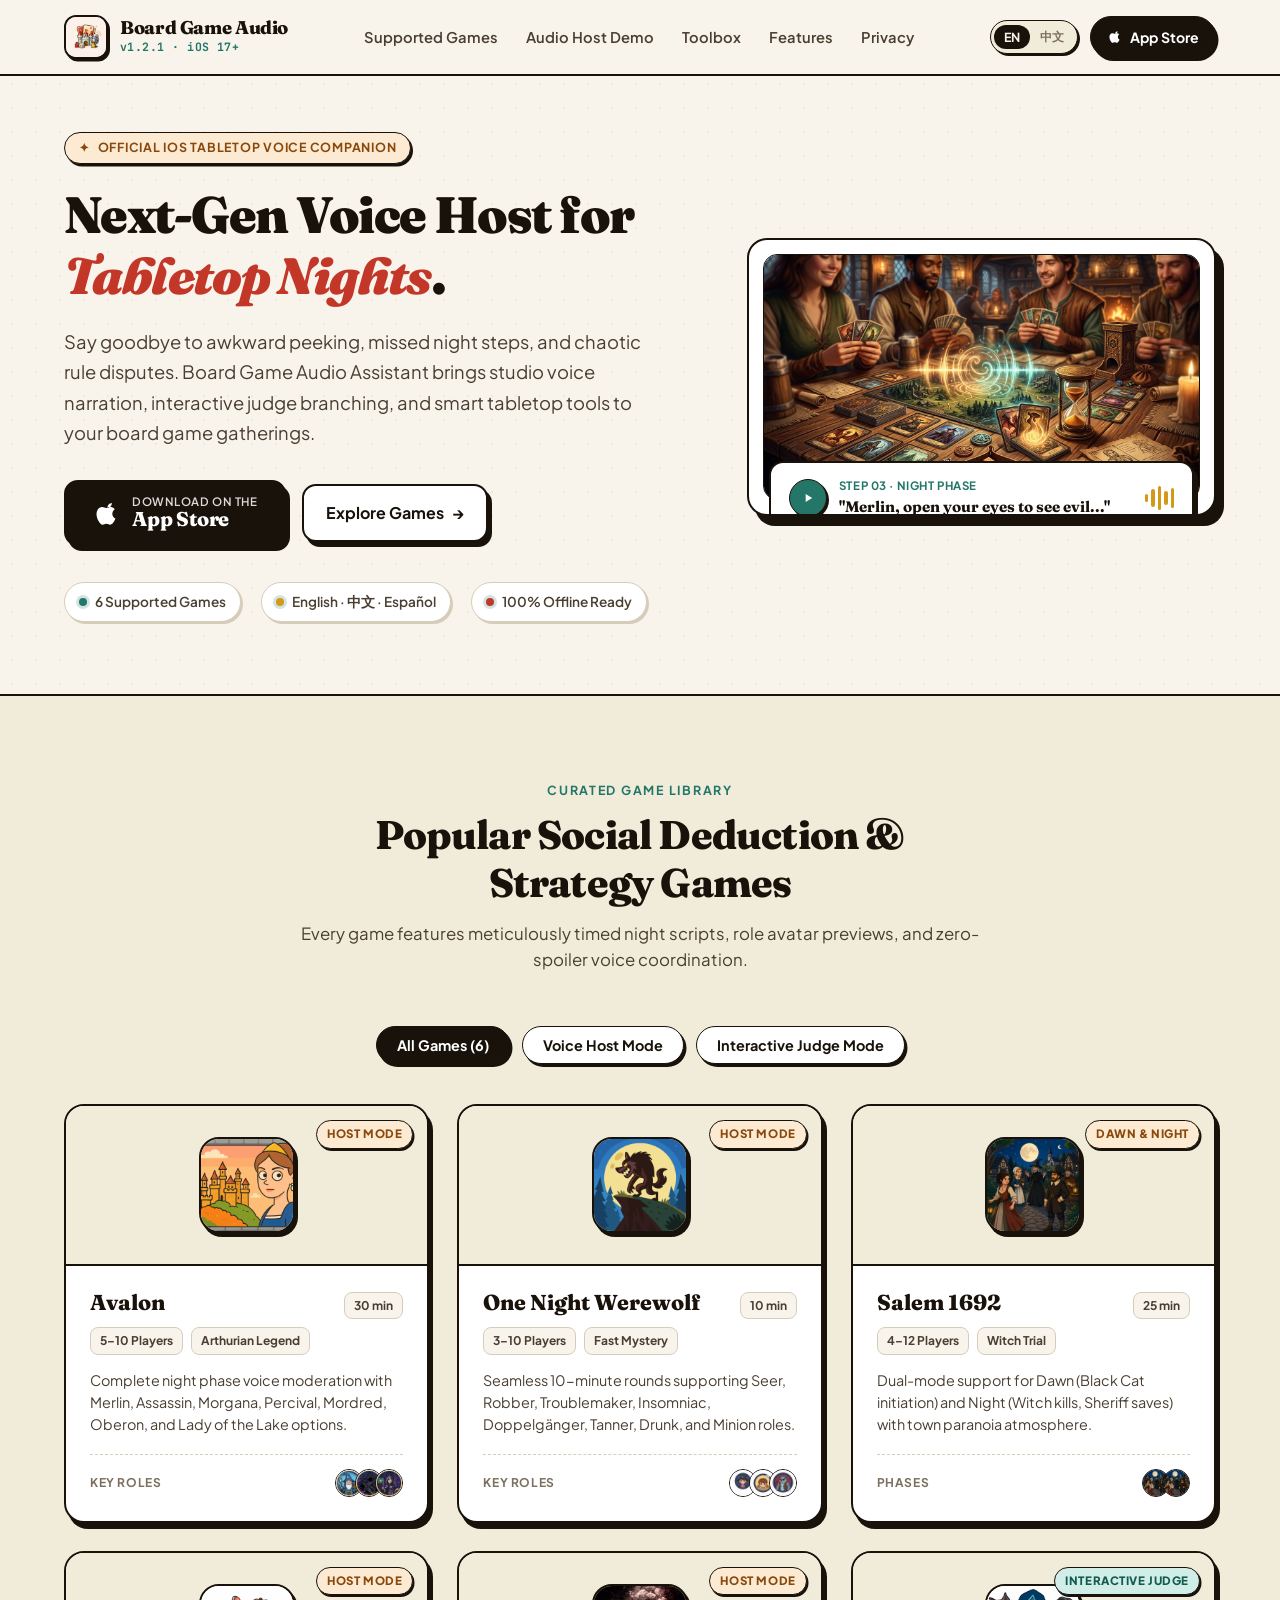
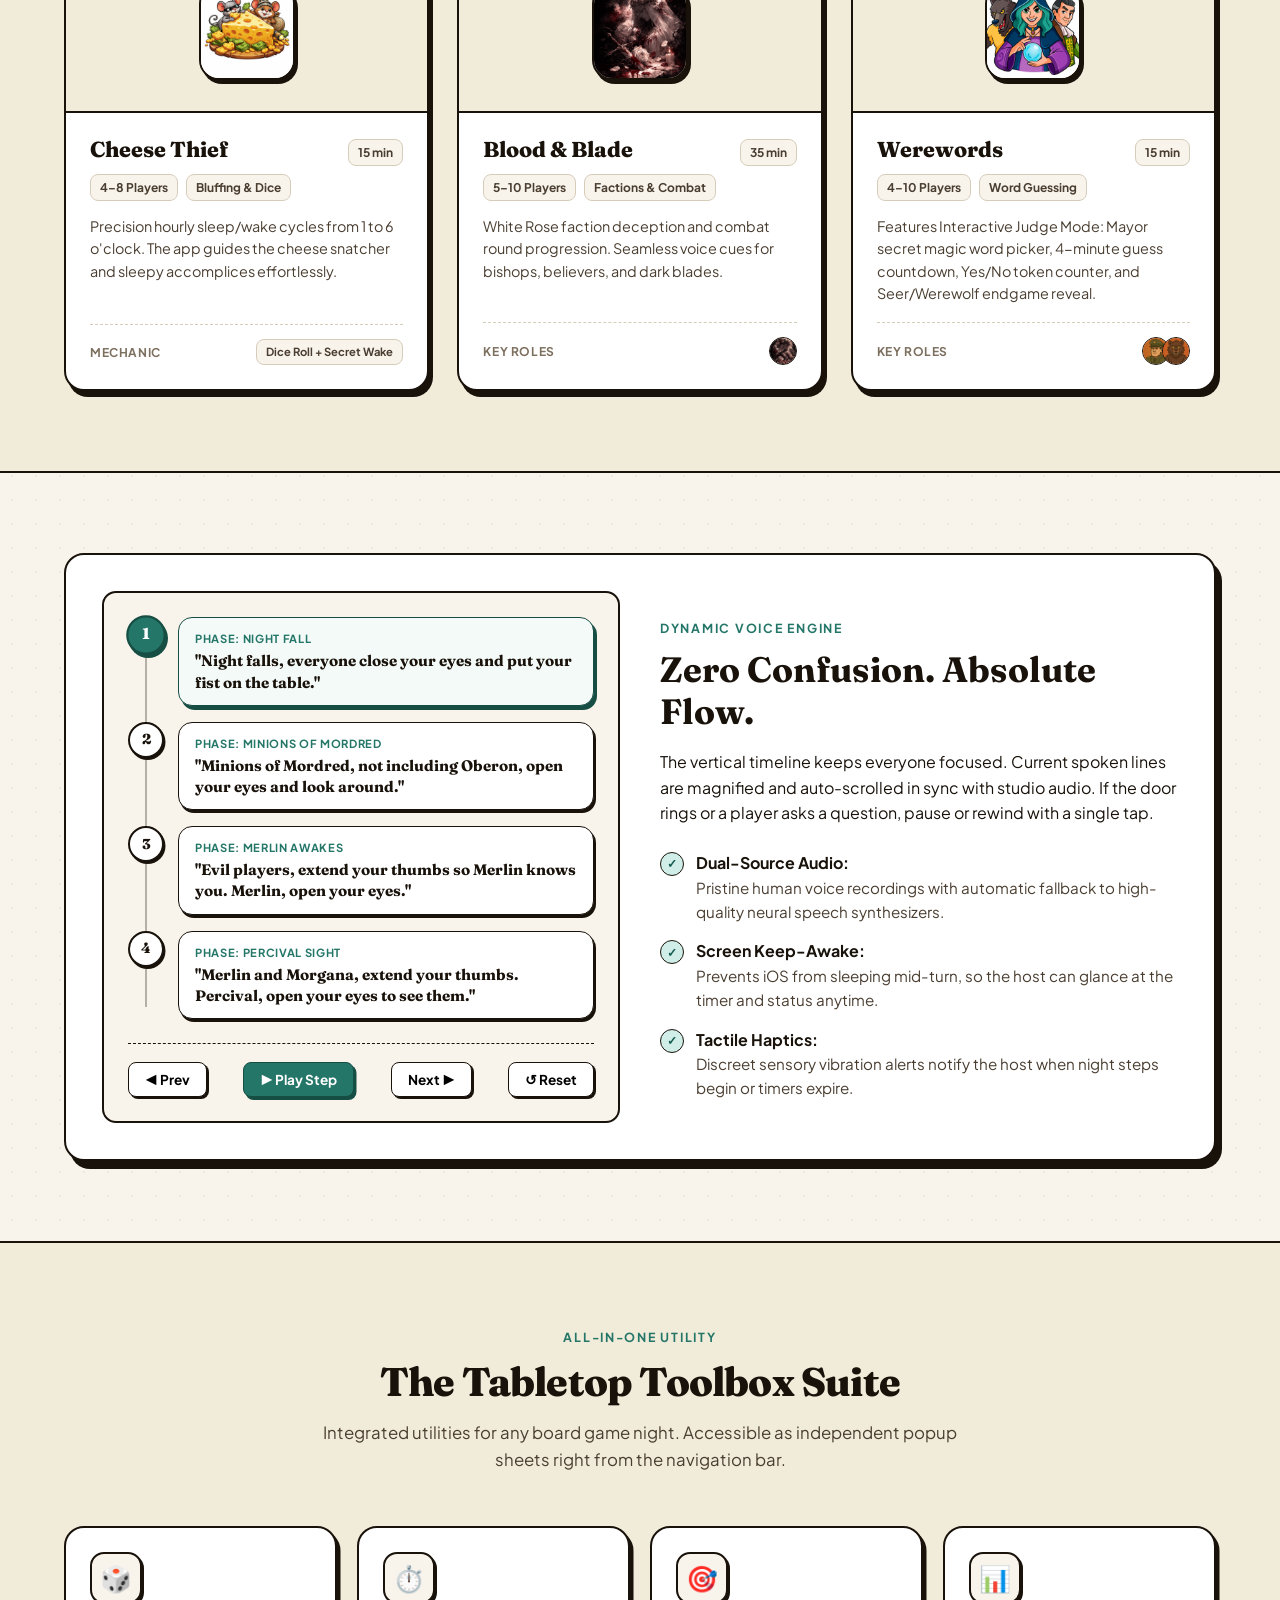
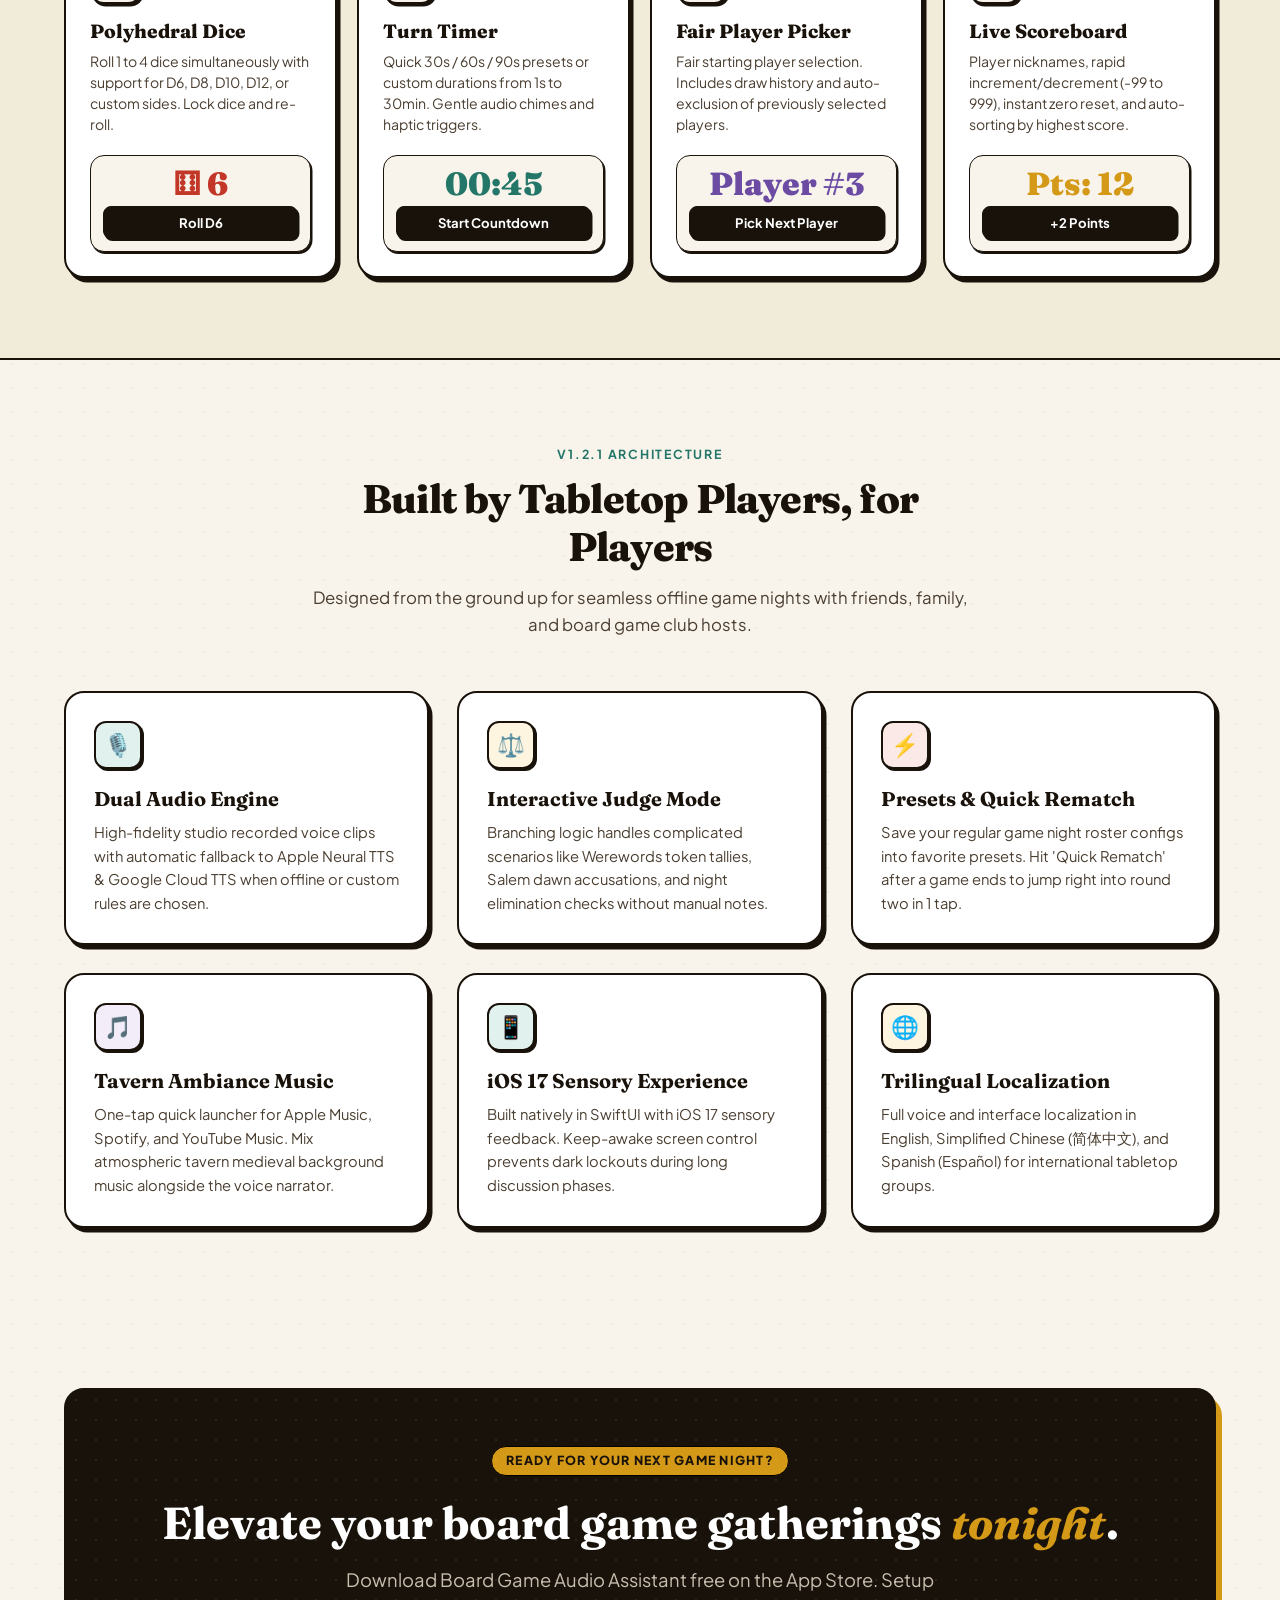
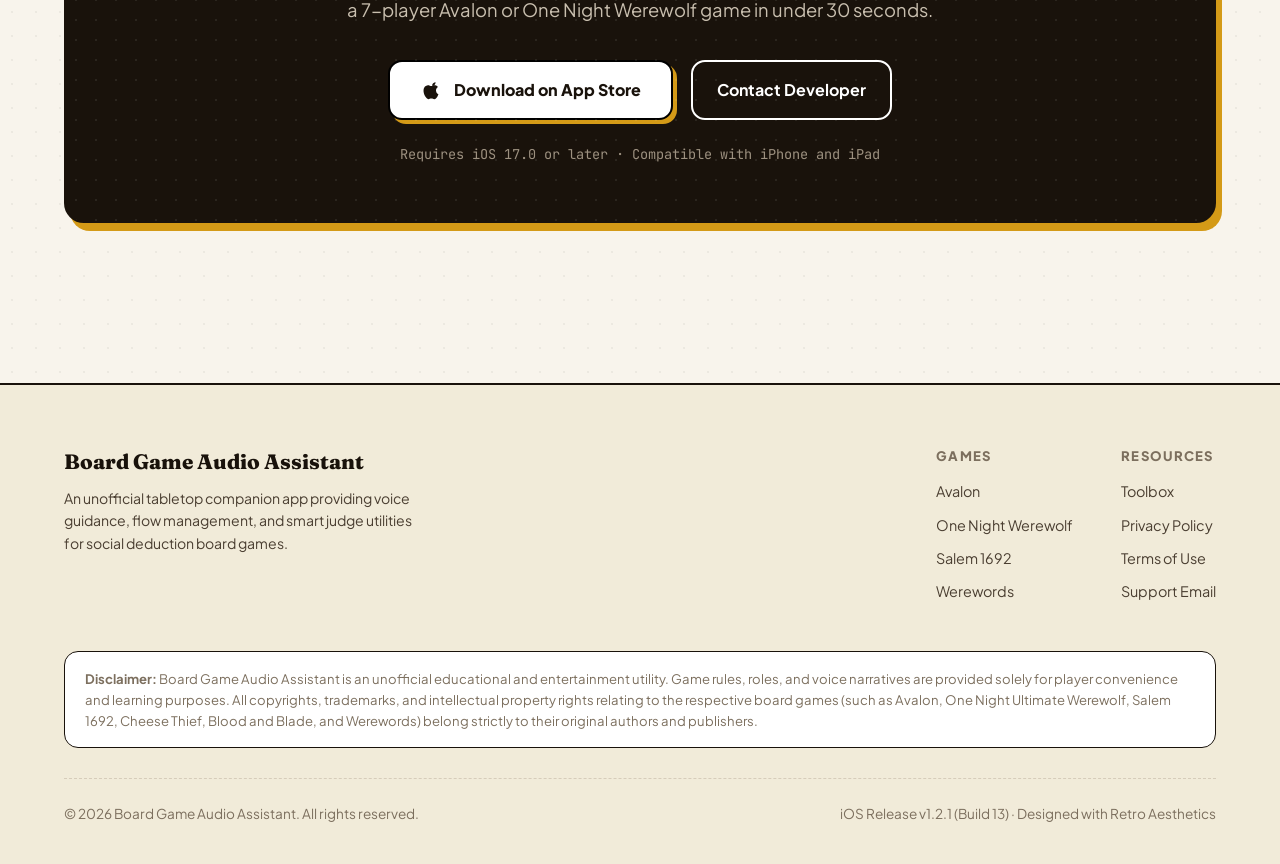
==== commit ca894f24: "feat: update website to v1.2.1 (Build 13) and integrate SEO open graph assets" ====
--- a/index.html
+++ b/index.html
@@ -9,15 +9,18 @@
     
     <!-- Open Graph / Facebook -->
     <meta property="og:type" content="website">
+    <meta property="og:url" content="https://boardgameaudioassistant.netlify.app/">
     <meta property="og:title" content="Board Game Audio Assistant — Voice Host & Tabletop Companion">
     <meta property="og:description" content="Studio voice guidance, interactive judge mode, and tabletop tools for Avalon, One Night Werewolf, Salem 1692, and more.">
-    <meta property="og:image" content="assets/hero.jpg">
+    <meta property="og:image" content="assets/og_image_share.png">
+    <meta property="og:image:width" content="1200">
+    <meta property="og:image:height" content="630">
     
     <!-- Twitter -->
     <meta name="twitter:card" content="summary_large_image">
     <meta name="twitter:title" content="Board Game Audio Assistant — Voice Host & Tabletop Companion">
     <meta name="twitter:description" content="Studio voice guidance, interactive judge mode, and tabletop tools for Avalon, One Night Werewolf, Salem 1692, and more.">
-    <meta name="twitter:image" content="assets/hero.jpg">
+    <meta name="twitter:image" content="assets/og_image_share.png">
     
     <link rel="icon" type="image/png" href="assets/app_icon.png">
     <link rel="apple-touch-icon" href="assets/app_icon.png">
@@ -36,7 +39,7 @@
                 </div>
                 <div class="brand-title">
                     <span class="brand-name" data-i18n="brand_name">Board Game Audio</span>
-                    <span class="brand-version">v1.2.0 · iOS 17+</span>
+                    <span class="brand-version">v1.2.1 · iOS 17+</span>
                 </div>
             </a>
 
@@ -509,7 +512,7 @@
         <section id="features" class="section">
             <div class="container">
                 <div class="section-header-center">
-                    <span class="section-tag" data-i18n="tag_features">v1.2.0 Architecture</span>
+                    <span class="section-tag" data-i18n="tag_features">v1.2.1 Architecture</span>
                     <h2 class="section-title" data-i18n="title_features">Built by Tabletop Players, for Players</h2>
                     <p class="section-subtitle" data-i18n="subtitle_features">
                         Designed from the ground up for seamless offline game nights with friends, family, and board game club hosts.
@@ -641,7 +644,7 @@
 
             <div class="footer-bottom">
                 <p>&copy; 2026 Board Game Audio Assistant. All rights reserved.</p>
-                <p data-i18n="footer_version_tag">iOS Release v1.2.0 (Build 12) · Designed with Retro Aesthetics</p>
+                <p data-i18n="footer_version_tag">iOS Release v1.2.1 (Build 13) · Designed with Retro Aesthetics</p>
             </div>
         </div>
     </footer>
@@ -742,7 +745,7 @@
                 tool_score_title: "Live Scoreboard",
                 tool_score_desc: "Player nicknames, rapid increment/decrement (-99 to 999), instant zero reset, and auto-sorting by highest score.",
                 btn_score_add: "+2 Points",
-                tag_features: "v1.2.0 Architecture",
+                tag_features: "v1.2.1 Architecture",
                 title_features: "Built by Tabletop Players, for Players",
                 subtitle_features: "Designed from the ground up for seamless offline game nights with friends, family, and board game club hosts.",
                 feat_1_title: "Dual Audio Engine",
@@ -767,7 +770,7 @@
                 footer_games: "Games",
                 footer_resources: "Resources",
                 legal_disclaimer: "<strong>Disclaimer:</strong> Board Game Audio Assistant is an unofficial educational and entertainment utility. Game rules, roles, and voice narratives are provided solely for player convenience and learning purposes. All copyrights, trademarks, and intellectual property rights relating to the respective board games (such as Avalon, One Night Ultimate Werewolf, Salem 1692, Cheese Thief, Blood and Blade, and Werewords) belong strictly to their original authors and publishers.",
-                footer_version_tag: "iOS Release v1.2.0 (Build 12) · Designed with Retro Aesthetics"
+                footer_version_tag: "iOS Release v1.2.1 (Build 13) · Designed with Retro Aesthetics"
             },
             zh: {
                 brand_name: "桌游语音助手",
@@ -859,7 +862,7 @@
                 tool_score_title: "实时计分板",
                 tool_score_desc: "自定义玩家昵称、快速加减分（-99至999）、一键归零以及按总得分一键降序排行。",
                 btn_score_add: "+2 分",
-                tag_features: "v1.2.0 全新架构",
+                tag_features: "v1.2.1 全新架构",
                 title_features: "资深桌游玩家，为桌游玩家打造",
                 subtitle_features: "从零构建于原生 SwiftUI，专为聚会、团建与桌游吧现场的高效开局而生。",
                 feat_1_title: "双轨音频引擎",
@@ -884,7 +887,7 @@
                 footer_games: "支持桌游",
                 footer_resources: "服务与合规",
                 legal_disclaimer: "<strong>版权与合规免责声明：</strong>桌游语音助手为非官方教育与个人娱乐辅助工具。应用内提供的游戏规则、角色信息及语音台词仅供玩家学习、研究与线下娱乐使用。所有相关桌游（包括《阿瓦隆》、《一夜终极狼人》、《猎巫镇 1692》、《奶酪大盗》、《血与刃的白蔷薇》、《狼人箴言》等）的版权与商标权均归原版权方所有。",
-                footer_version_tag: "iOS 正式发布版 v1.2.0 (Build 12) · 复古桌游质感设计"
+                footer_version_tag: "iOS 正式发布版 v1.2.1 (Build 13) · 复古桌游质感设计"
             }
         };
 
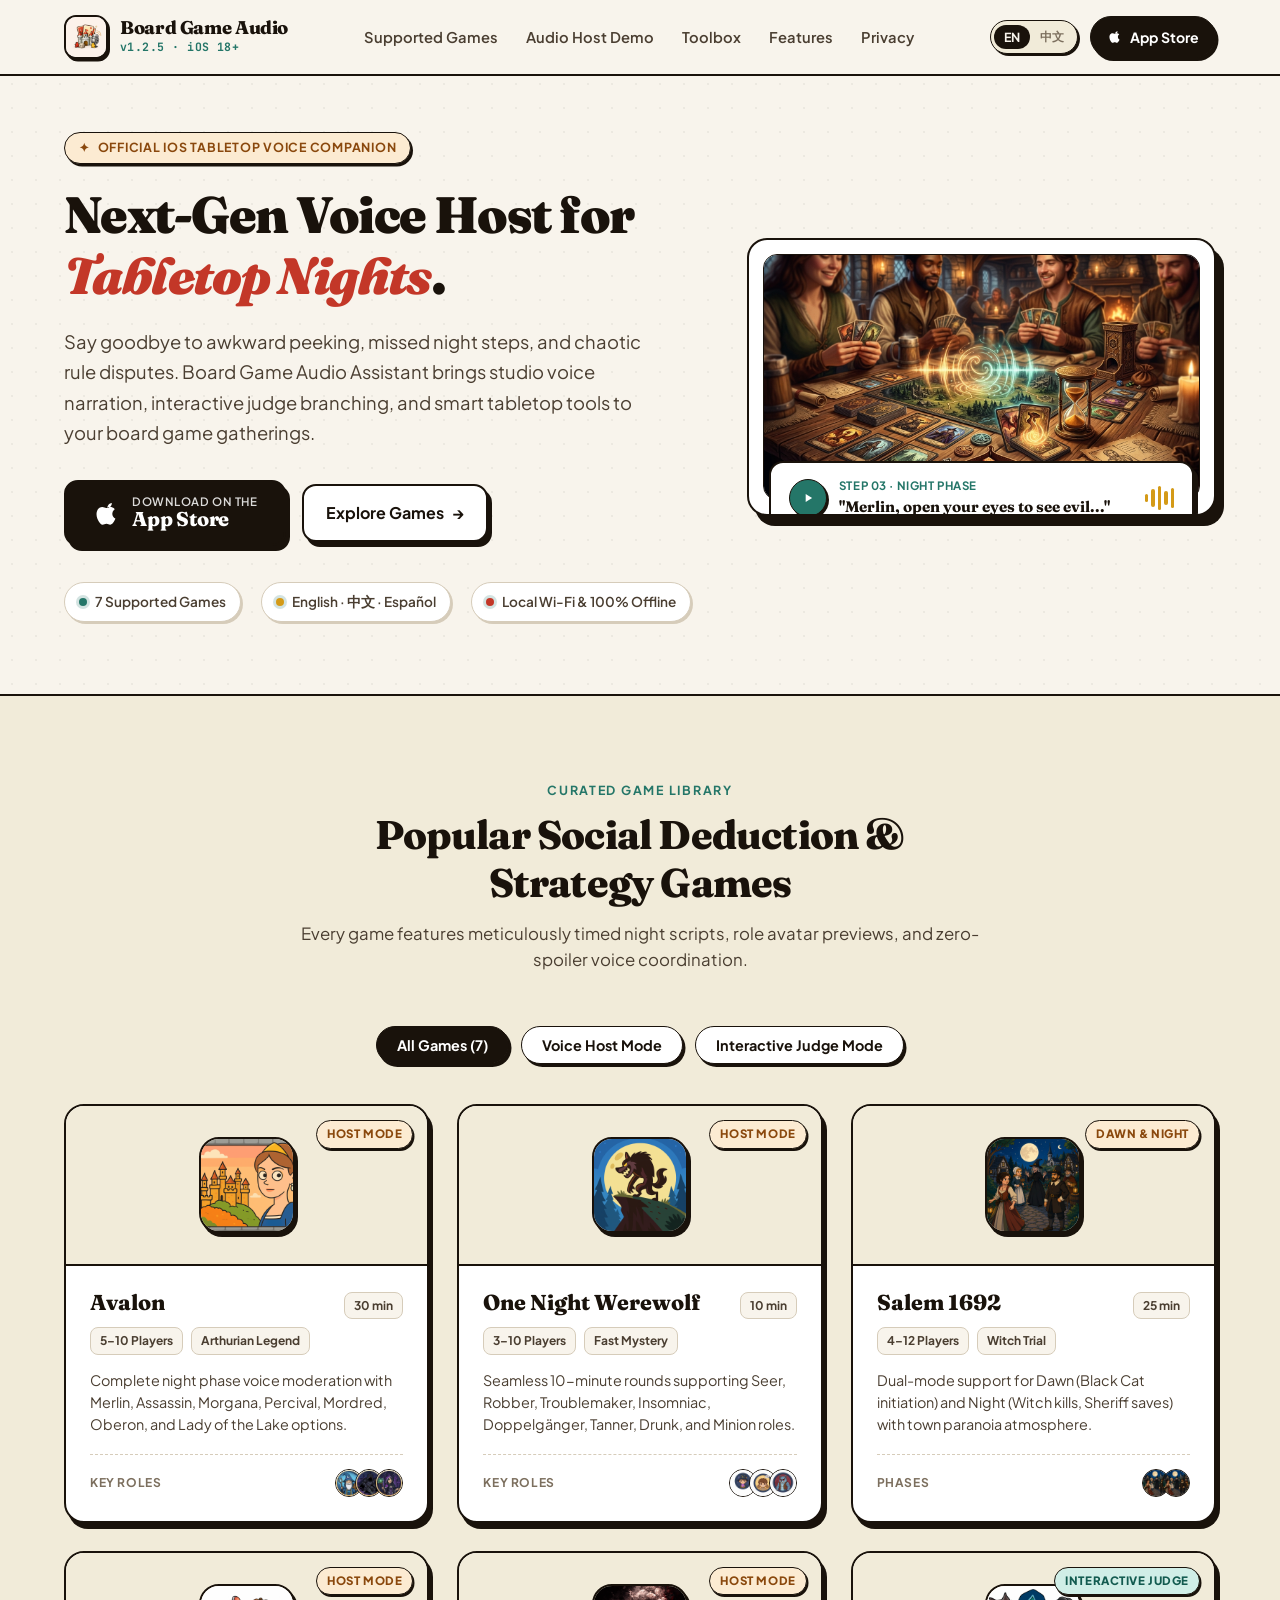
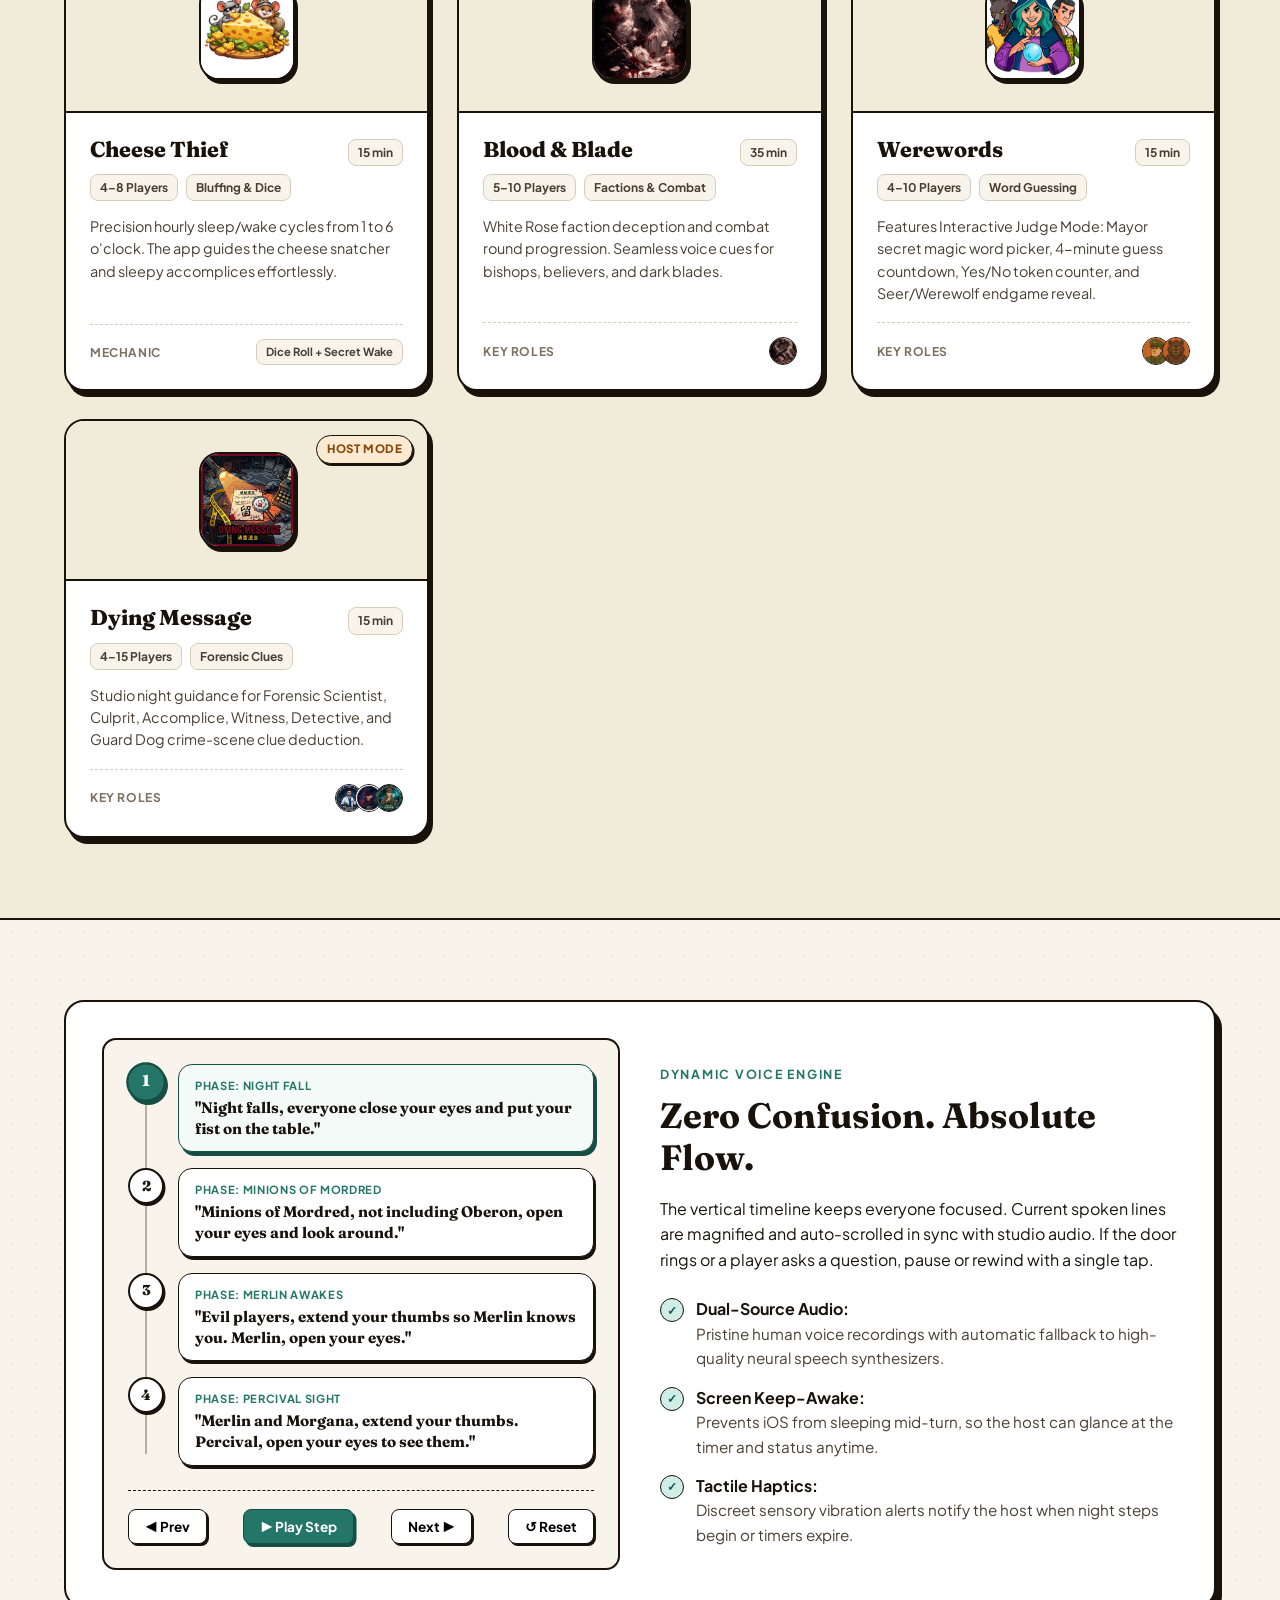
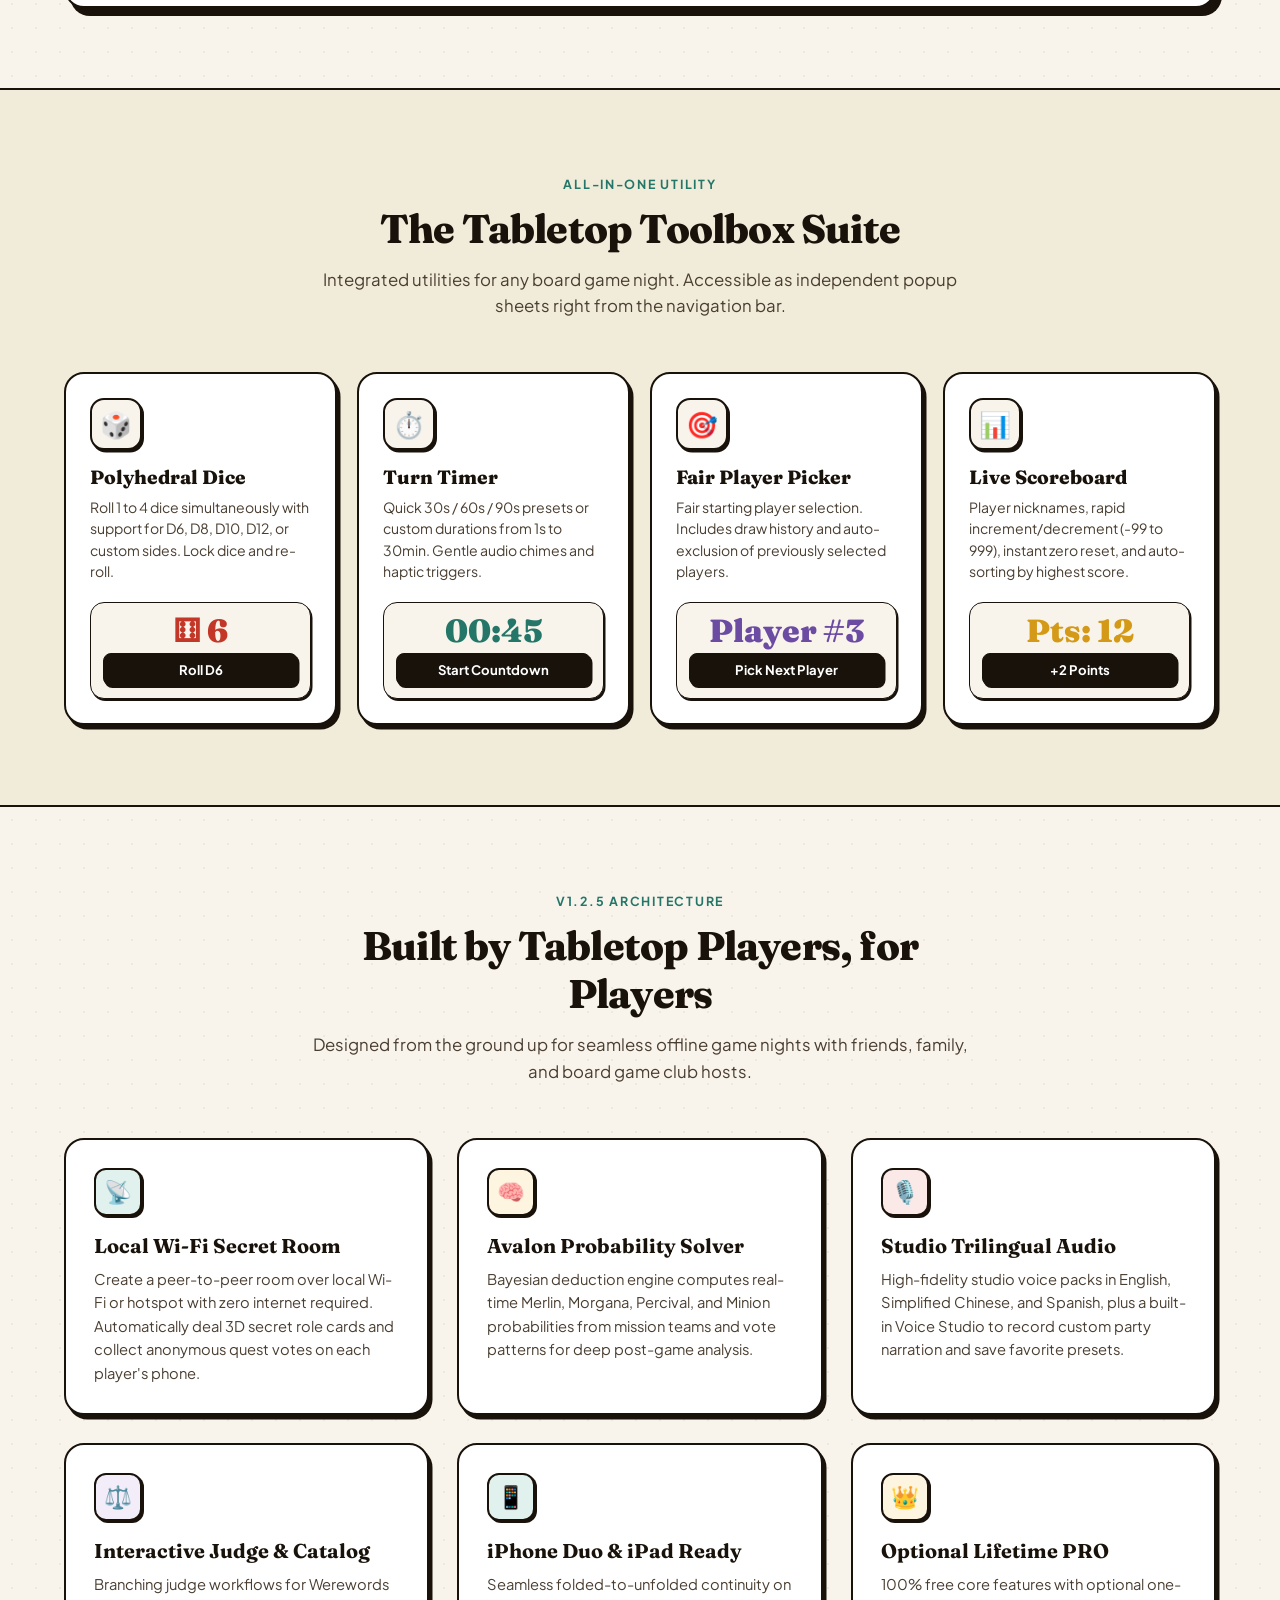
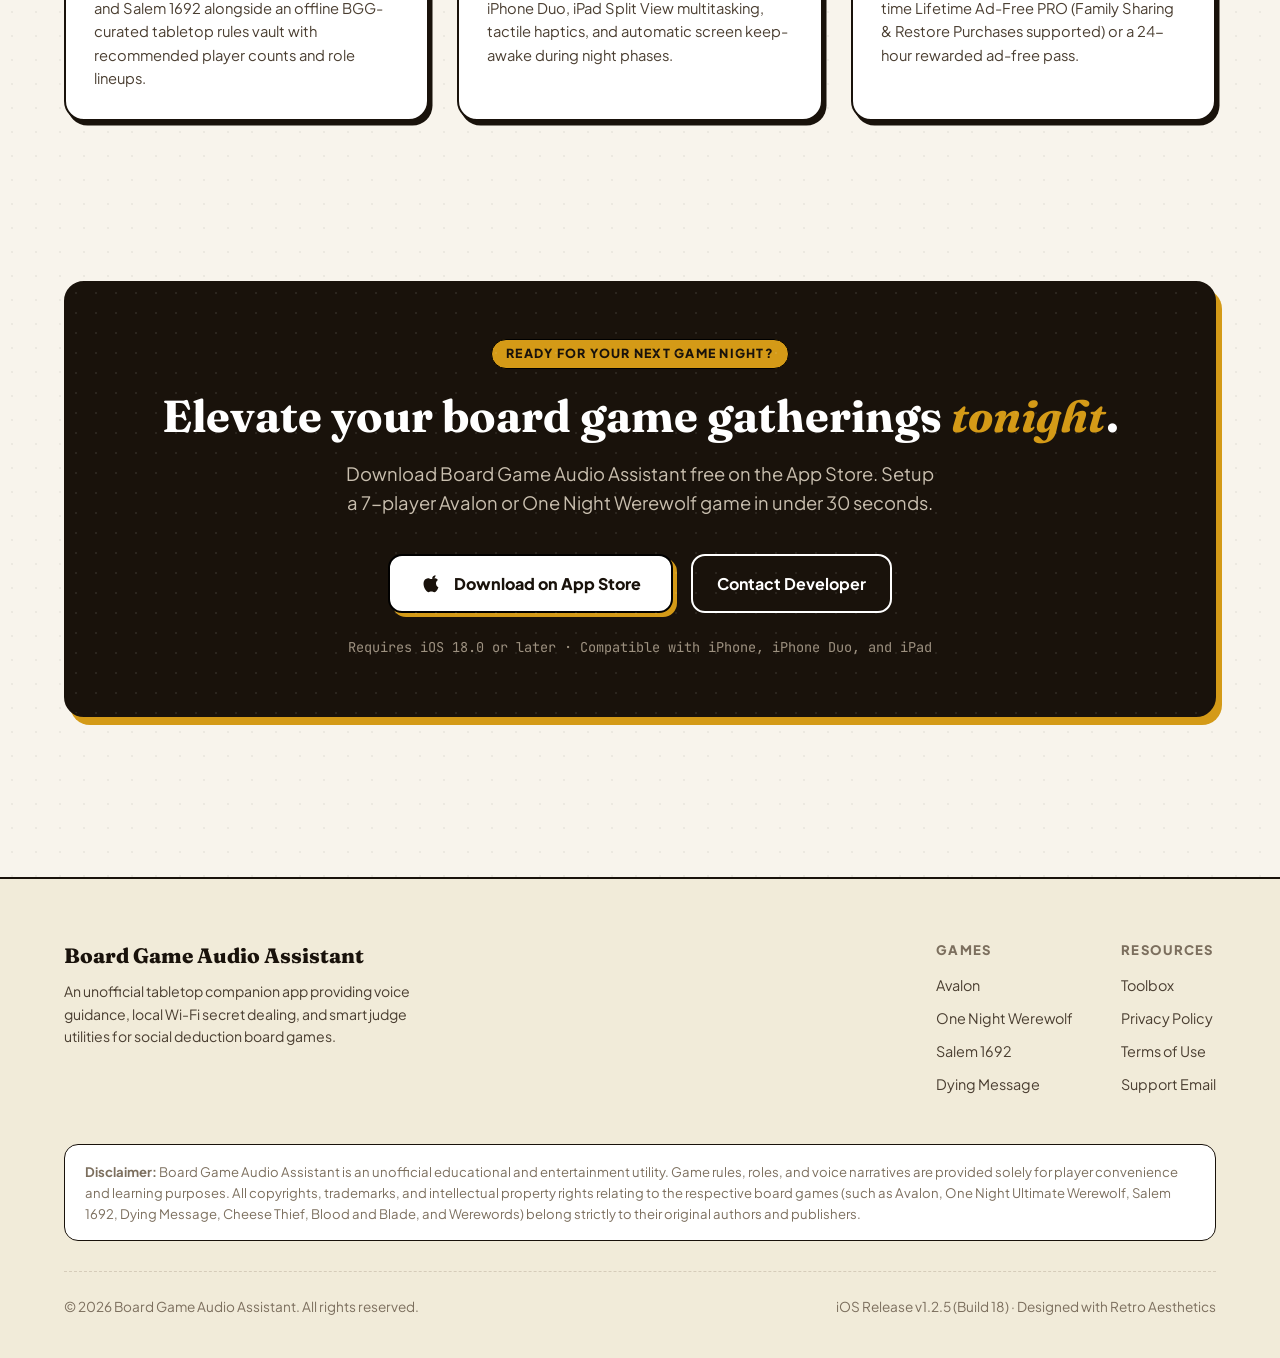
==== commit 9f71fd20: "chore(web): sync website assets & legal compliance for v1.2.5" ====
--- a/index.html
+++ b/index.html
@@ -25,6 +25,23 @@
     <link rel="icon" type="image/png" href="assets/app_icon.png">
     <link rel="apple-touch-icon" href="assets/app_icon.png">
     <link rel="stylesheet" href="index.css">
+    <script type="application/ld+json">
+    {
+      "@context": "https://schema.org",
+      "@type": "SoftwareApplication",
+      "name": "Board Game Audio Assistant",
+      "operatingSystem": "iOS 18.0+, iPadOS 18.0+",
+      "applicationCategory": "UtilitiesApplication",
+      "softwareVersion": "1.2.5",
+      "offers": {
+        "@type": "Offer",
+        "price": "0",
+        "priceCurrency": "USD"
+      },
+      "url": "https://boardgameaudioassistant.netlify.app/",
+      "downloadUrl": "https://apps.apple.com/app/id6755318411"
+    }
+    </script>
 </head>
 <body>
 
@@ -39,7 +56,7 @@
                 </div>
                 <div class="brand-title">
                     <span class="brand-name" data-i18n="brand_name">Board Game Audio</span>
-                    <span class="brand-version">v1.2.1 · iOS 17+</span>
+                    <span class="brand-version version-pill">v1.2.5 · iOS 18+</span>
                 </div>
             </a>
 
@@ -115,7 +132,7 @@
                     <div class="hero-badges-row">
                         <div class="hero-badge-pill">
                             <span class="hero-badge-dot"></span>
-                            <span data-i18n="badge_games_count">6 Supported Games</span>
+                            <span data-i18n="badge_games_count">7 Supported Games</span>
                         </div>
                         <div class="hero-badge-pill">
                             <span class="hero-badge-dot" style="background: var(--accent-gold);"></span>
@@ -123,7 +140,7 @@
                         </div>
                         <div class="hero-badge-pill">
                             <span class="hero-badge-dot" style="background: var(--accent-red);"></span>
-                            <span data-i18n="badge_offline">100% Offline Ready</span>
+                            <span data-i18n="badge_offline">Local Wi-Fi &amp; 100% Offline</span>
                         </div>
                     </div>
                 </div>
@@ -172,7 +189,7 @@
                 </div>
 
                 <div class="filter-tabs">
-                    <button class="tab-btn active" onclick="filterGames('all')" id="tab-filter-all" data-i18n="filter_all">All Games (6)</button>
+                    <button class="tab-btn active" onclick="filterGames('all')" id="tab-filter-all" data-i18n="filter_all">All Games (7)</button>
                     <button class="tab-btn" onclick="filterGames('host')" id="tab-filter-host" data-i18n="filter_host">Voice Host Mode</button>
                     <button class="tab-btn" onclick="filterGames('interactive')" id="tab-filter-interactive" data-i18n="filter_interactive">Interactive Judge Mode</button>
                 </div>
@@ -342,6 +359,35 @@
                                 <div class="strip-avatars">
                                     <img src="assets/games/werewords_mayor.png" alt="Mayor" class="strip-avatar" title="Mayor">
                                     <img src="assets/games/werewords_werewolf.png" alt="Werewolf" class="strip-avatar" title="Werewolf">
+                                </div>
+                            </div>
+                        </div>
+                    </div>
+
+                    <!-- Game 7: Dying Message -->
+                    <div class="game-card" data-category="host">
+                        <div class="game-card-top">
+                            <img src="assets/games/dying_message.png" alt="Dying Message" class="game-card-art">
+                            <span class="game-mode-badge badge-host" data-i18n="badge_host">Host Mode</span>
+                        </div>
+                        <div class="game-card-body">
+                            <div class="game-title-row">
+                                <h3 class="game-name" data-i18n="game_dying_name">Dying Message</h3>
+                                <span class="info-pill">15 min</span>
+                            </div>
+                            <div class="game-pills-row">
+                                <span class="info-pill" data-i18n="game_dying_players">4–15 Players</span>
+                                <span class="info-pill" data-i18n="game_dying_theme">Forensic Clues</span>
+                            </div>
+                            <p class="game-desc" data-i18n="game_dying_desc">
+                                Studio night guidance for Forensic Scientist, Culprit, Accomplice, Witness, Detective, and Guard Dog crime-scene clue deduction.
+                            </p>
+                            <div class="character-strip">
+                                <span class="strip-label" data-i18n="label_roles">Key Roles</span>
+                                <div class="strip-avatars">
+                                    <img src="assets/games/dying_message_forensic.png" alt="Forensic" class="strip-avatar" title="Forensic">
+                                    <img src="assets/games/dying_message_culprit.png" alt="Culprit" class="strip-avatar" title="Culprit">
+                                    <img src="assets/games/dying_message_detective.png" alt="Detective" class="strip-avatar" title="Detective">
                                 </div>
                             </div>
                         </div>
@@ -507,12 +553,12 @@
         </section>
 
         <!-- ==============================================================================
-             CORE FEATURES GRID (v1.2.0 HIGHLIGHTS)
+             CORE FEATURES GRID (v1.2.5 HIGHLIGHTS)
              ============================================================================== -->
         <section id="features" class="section">
             <div class="container">
                 <div class="section-header-center">
-                    <span class="section-tag" data-i18n="tag_features">v1.2.1 Architecture</span>
+                    <span class="section-tag" data-i18n="tag_features">v1.2.5 Architecture</span>
                     <h2 class="section-title" data-i18n="title_features">Built by Tabletop Players, for Players</h2>
                     <p class="section-subtitle" data-i18n="subtitle_features">
                         Designed from the ground up for seamless offline game nights with friends, family, and board game club hosts.
@@ -521,50 +567,50 @@
 
                 <div class="features-grid">
                     <div class="feature-box">
-                        <div class="feature-icon-wrapper box-teal">🎙️</div>
-                        <h3 class="feature-title" data-i18n="feat_1_title">Dual Audio Engine</h3>
+                        <div class="feature-icon-wrapper box-teal">📡</div>
+                        <h3 class="feature-title" data-i18n="feat_1_title">Local Wi-Fi Secret Room</h3>
                         <p class="feature-description" data-i18n="feat_1_desc">
-                            High-fidelity studio recorded voice clips with automatic fallback to Apple Neural TTS & Google Cloud TTS when offline or custom rules are chosen.
+                            Create a peer-to-peer room over local Wi-Fi or hotspot with zero internet required. Automatically deal 3D secret role cards and collect anonymous quest votes on each player's phone.
                         </p>
                     </div>
 
                     <div class="feature-box">
-                        <div class="feature-icon-wrapper box-gold">⚖️</div>
-                        <h3 class="feature-title" data-i18n="feat_2_title">Interactive Judge Mode</h3>
+                        <div class="feature-icon-wrapper box-gold">🧠</div>
+                        <h3 class="feature-title" data-i18n="feat_2_title">Avalon Probability Solver</h3>
                         <p class="feature-description" data-i18n="feat_2_desc">
-                            Branching logic handles complicated scenarios like Werewords token tallies, Salem dawn accusations, and night elimination checks without manual notes.
+                            Bayesian deduction engine computes real-time Merlin, Morgana, Percival, and Minion probabilities from mission teams and vote patterns for deep post-game analysis.
                         </p>
                     </div>
 
                     <div class="feature-box">
-                        <div class="feature-icon-wrapper box-red">⚡</div>
-                        <h3 class="feature-title" data-i18n="feat_3_title">Presets & Quick Rematch</h3>
+                        <div class="feature-icon-wrapper box-red">🎙️</div>
+                        <h3 class="feature-title" data-i18n="feat_3_title">Studio Trilingual Audio</h3>
                         <p class="feature-description" data-i18n="feat_3_desc">
-                            Save your regular game night roster configs into favorite presets. Hit 'Quick Rematch' after a game ends to jump right into round two in 1 tap.
+                            High-fidelity studio voice packs in English, Simplified Chinese, and Spanish, plus a built-in Voice Studio to record custom party narration and save favorite presets.
                         </p>
                     </div>
 
                     <div class="feature-box">
-                        <div class="feature-icon-wrapper box-purple">🎵</div>
-                        <h3 class="feature-title" data-i18n="feat_4_title">Tavern Ambiance Music</h3>
+                        <div class="feature-icon-wrapper box-purple">⚖️</div>
+                        <h3 class="feature-title" data-i18n="feat_4_title">Interactive Judge &amp; Catalog</h3>
                         <p class="feature-description" data-i18n="feat_4_desc">
-                            One-tap quick launcher for Apple Music, Spotify, and YouTube Music. Mix atmospheric tavern medieval background music alongside the voice narrator.
+                            Branching judge workflows for Werewords and Salem 1692 alongside an offline BGG-curated tabletop rules vault with recommended player counts and role lineups.
                         </p>
                     </div>
 
                     <div class="feature-box">
                         <div class="feature-icon-wrapper box-teal">📱</div>
-                        <h3 class="feature-title" data-i18n="feat_5_title">iOS 17 Sensory Experience</h3>
+                        <h3 class="feature-title" data-i18n="feat_5_title">iPhone Duo &amp; iPad Ready</h3>
                         <p class="feature-description" data-i18n="feat_5_desc">
-                            Built natively in SwiftUI with iOS 17 sensory feedback. Keep-awake screen control prevents dark lockouts during long discussion phases.
+                            Seamless folded-to-unfolded continuity on iPhone Duo, iPad Split View multitasking, tactile haptics, and automatic screen keep-awake during night phases.
                         </p>
                     </div>
 
                     <div class="feature-box">
-                        <div class="feature-icon-wrapper box-gold">🌐</div>
-                        <h3 class="feature-title" data-i18n="feat_6_title">Trilingual Localization</h3>
+                        <div class="feature-icon-wrapper box-gold">👑</div>
+                        <h3 class="feature-title" data-i18n="feat_6_title">Optional Lifetime PRO</h3>
                         <p class="feature-description" data-i18n="feat_6_desc">
-                            Full voice and interface localization in English, Simplified Chinese (简体中文), and Spanish (Español) for international tabletop groups.
+                            100% free core features with optional one-time Lifetime Ad-Free PRO (Family Sharing &amp; Restore Purchases supported) or a 24-hour rewarded ad-free pass.
                         </p>
                     </div>
                 </div>
@@ -597,7 +643,7 @@
                     </div>
 
                     <p class="cta-requirement-note" data-i18n="cta_note">
-                        Requires iOS 17.0 or later · Compatible with iPhone and iPad
+                        Requires iOS 18.0 or later · Compatible with iPhone, iPhone Duo, and iPad
                     </p>
                 </div>
             </div>
@@ -613,7 +659,7 @@
                 <div class="footer-brand-col">
                     <div class="footer-brand-title" data-i18n="brand_name">Board Game Audio Assistant</div>
                     <p class="footer-brand-desc" data-i18n="footer_desc">
-                        An unofficial tabletop companion app providing voice guidance, flow management, and smart judge utilities for social deduction board games.
+                        An unofficial tabletop companion app providing voice guidance, local Wi-Fi secret dealing, and smart judge utilities for social deduction board games.
                     </p>
                 </div>
 
@@ -623,7 +669,7 @@
                         <a href="#games" class="footer-link">Avalon</a>
                         <a href="#games" class="footer-link">One Night Werewolf</a>
                         <a href="#games" class="footer-link">Salem 1692</a>
-                        <a href="#games" class="footer-link">Werewords</a>
+                        <a href="#games" class="footer-link">Dying Message</a>
                     </div>
 
                     <div class="footer-nav-group">
@@ -638,13 +684,13 @@
 
             <div class="footer-legal-notice">
                 <p data-i18n="legal_disclaimer">
-                    <strong>Disclaimer:</strong> Board Game Audio Assistant is an unofficial educational and entertainment utility. Game rules, roles, and voice narratives are provided solely for player convenience and learning purposes. All copyrights, trademarks, and intellectual property rights relating to the respective board games (such as Avalon, One Night Ultimate Werewolf, Salem 1692, Cheese Thief, Blood and Blade, and Werewords) belong strictly to their original authors and publishers.
+                    <strong>Disclaimer:</strong> Board Game Audio Assistant is an unofficial educational and entertainment utility. Game rules, roles, and voice narratives are provided solely for player convenience and learning purposes. All copyrights, trademarks, and intellectual property rights relating to the respective board games (such as Avalon, One Night Ultimate Werewolf, Salem 1692, Dying Message, Cheese Thief, Blood and Blade, and Werewords) belong strictly to their original authors and publishers.
                 </p>
             </div>
 
             <div class="footer-bottom">
                 <p>&copy; 2026 Board Game Audio Assistant. All rights reserved.</p>
-                <p data-i18n="footer_version_tag">iOS Release v1.2.1 (Build 13) · Designed with Retro Aesthetics</p>
+                <p data-i18n="footer_version_tag">iOS Release v1.2.5 (Build 18) · Designed with Retro Aesthetics</p>
             </div>
         </div>
     </footer>
@@ -670,15 +716,15 @@
                 hero_desc: "Say goodbye to awkward peeking, missed night steps, and chaotic rule disputes. Board Game Audio Assistant brings studio voice narration, interactive judge branching, and smart tabletop tools to your board game gatherings.",
                 download_label: "Download On The",
                 btn_explore: "Explore Games",
-                badge_games_count: "6 Supported Games",
+                badge_games_count: "7 Supported Games",
                 badge_languages: "English · 中文 · Español",
-                badge_offline: "100% Offline Ready",
+                badge_offline: "Local Wi-Fi & 100% Offline",
                 hero_audio_step: "Step 03 · Night Phase",
                 hero_audio_quote: "\"Merlin, open your eyes to see evil...\"",
                 tag_games_library: "Curated Game Library",
                 title_games_library: "Popular Social Deduction & Strategy Games",
                 subtitle_games_library: "Every game features meticulously timed night scripts, role avatar previews, and zero-spoiler voice coordination.",
-                filter_all: "All Games (6)",
+                filter_all: "All Games (7)",
                 filter_host: "Voice Host Mode",
                 filter_interactive: "Interactive Judge Mode",
                 badge_host: "Host Mode",
@@ -707,6 +753,10 @@
                 game_werewords_players: "4–10 Players",
                 game_werewords_theme: "Word Guessing",
                 game_werewords_desc: "Features Interactive Judge Mode: Mayor secret magic word picker, 4-minute guess countdown, Yes/No token counter, and Seer/Werewolf endgame reveal.",
+                game_dying_name: "Dying Message",
+                game_dying_players: "4–15 Players",
+                game_dying_theme: "Forensic Clues",
+                game_dying_desc: "Studio night guidance for Forensic Scientist, Culprit, Accomplice, Witness, Detective, and Guard Dog crime-scene clue deduction.",
                 label_roles: "Key Roles",
                 label_mechanic: "Mechanic",
                 step_1_tag: "Phase: Night Fall",
@@ -745,32 +795,32 @@
                 tool_score_title: "Live Scoreboard",
                 tool_score_desc: "Player nicknames, rapid increment/decrement (-99 to 999), instant zero reset, and auto-sorting by highest score.",
                 btn_score_add: "+2 Points",
-                tag_features: "v1.2.1 Architecture",
+                tag_features: "v1.2.5 Architecture",
                 title_features: "Built by Tabletop Players, for Players",
                 subtitle_features: "Designed from the ground up for seamless offline game nights with friends, family, and board game club hosts.",
-                feat_1_title: "Dual Audio Engine",
-                feat_1_desc: "High-fidelity studio recorded voice clips with automatic fallback to Apple Neural TTS & Google Cloud TTS when offline or custom rules are chosen.",
-                feat_2_title: "Interactive Judge Mode",
-                feat_2_desc: "Branching logic handles complicated scenarios like Werewords token tallies, Salem dawn accusations, and night elimination checks without manual notes.",
-                feat_3_title: "Presets & Quick Rematch",
-                feat_3_desc: "Save your regular game night roster configs into favorite presets. Hit 'Quick Rematch' after a game ends to jump right into round two in 1 tap.",
-                feat_4_title: "Tavern Ambiance Music",
-                feat_4_desc: "One-tap quick launcher for Apple Music, Spotify, and YouTube Music. Mix atmospheric tavern medieval background music alongside the voice narrator.",
-                feat_5_title: "iOS 17 Sensory Experience",
-                feat_5_desc: "Built natively in SwiftUI with iOS 17 sensory feedback. Keep-awake screen control prevents dark lockouts during long discussion phases.",
-                feat_6_title: "Trilingual Localization",
-                feat_6_desc: "Full voice and interface localization in English, Simplified Chinese (简体中文), and Spanish (Español) for international tabletop groups.",
+                feat_1_title: "Local Wi-Fi Secret Room",
+                feat_1_desc: "Create a peer-to-peer room over local Wi-Fi or hotspot with zero internet required. Automatically deal 3D secret role cards and collect anonymous quest votes on each player's phone.",
+                feat_2_title: "Avalon Probability Solver",
+                feat_2_desc: "Bayesian deduction engine computes real-time Merlin, Morgana, Percival, and Minion probabilities from mission teams and vote patterns for deep post-game analysis.",
+                feat_3_title: "Studio Trilingual Audio",
+                feat_3_desc: "High-fidelity studio voice packs in English, Simplified Chinese, and Spanish, plus a built-in Voice Studio to record custom party narration and save favorite presets.",
+                feat_4_title: "Interactive Judge & Catalog",
+                feat_4_desc: "Branching judge workflows for Werewords and Salem 1692 alongside an offline BGG-curated tabletop rules vault with recommended player counts and role lineups.",
+                feat_5_title: "iPhone Duo & iPad Ready",
+                feat_5_desc: "Seamless folded-to-unfolded continuity on iPhone Duo, iPad Split View multitasking, tactile haptics, and automatic screen keep-awake during night phases.",
+                feat_6_title: "Optional Lifetime PRO",
+                feat_6_desc: "100% free core features with optional one-time Lifetime Ad-Free PRO (Family Sharing & Restore Purchases supported) or a 24-hour rewarded ad-free pass.",
                 cta_tag: "Ready for Your Next Game Night?",
                 cta_title: "Elevate your board game gatherings <em class=\"italic\">tonight</em>.",
                 cta_desc: "Download Board Game Audio Assistant free on the App Store. Setup a 7-player Avalon or One Night Werewolf game in under 30 seconds.",
                 cta_store_btn: "Download on App Store",
                 cta_feedback: "Contact Developer",
-                cta_note: "Requires iOS 17.0 or later · Compatible with iPhone and iPad",
-                footer_desc: "An unofficial tabletop companion app providing voice guidance, flow management, and smart judge utilities for social deduction board games.",
+                cta_note: "Requires iOS 18.0 or later · Compatible with iPhone, iPhone Duo, and iPad",
+                footer_desc: "An unofficial tabletop companion app providing voice guidance, local Wi-Fi secret dealing, and smart judge utilities for social deduction board games.",
                 footer_games: "Games",
                 footer_resources: "Resources",
-                legal_disclaimer: "<strong>Disclaimer:</strong> Board Game Audio Assistant is an unofficial educational and entertainment utility. Game rules, roles, and voice narratives are provided solely for player convenience and learning purposes. All copyrights, trademarks, and intellectual property rights relating to the respective board games (such as Avalon, One Night Ultimate Werewolf, Salem 1692, Cheese Thief, Blood and Blade, and Werewords) belong strictly to their original authors and publishers.",
-                footer_version_tag: "iOS Release v1.2.1 (Build 13) · Designed with Retro Aesthetics"
+                legal_disclaimer: "<strong>Disclaimer:</strong> Board Game Audio Assistant is an unofficial educational and entertainment utility. Game rules, roles, and voice narratives are provided solely for player convenience and learning purposes. All copyrights, trademarks, and intellectual property rights relating to the respective board games (such as Avalon, One Night Ultimate Werewolf, Salem 1692, Dying Message, Cheese Thief, Blood and Blade, and Werewords) belong strictly to their original authors and publishers.",
+                footer_version_tag: "iOS Release v1.2.5 (Build 18) · Designed with Retro Aesthetics"
             },
             zh: {
                 brand_name: "桌游语音助手",
@@ -787,15 +837,15 @@
                 hero_desc: "彻底告别眯眼偷看、遗漏夜间口令与费心核算规则的尴尬局面。桌游语音助手将录音棚专业级播报、互动分支法官与便携实用工具箱融为一体，让每一次朋友聚会都能瞬间进入游戏巅峰状态。",
                 download_label: "立即下载自",
                 btn_explore: "浏览支持桌游",
-                badge_games_count: "已适配 6 款热门桌游",
+                badge_games_count: "已适配 7 款热门桌游",
                 badge_languages: "简体中文 · English · Español",
-                badge_offline: "100% 本地离线可用",
+                badge_offline: "局域网直连 & 100% 离线可用",
                 hero_audio_step: "步骤 03 · 夜间行动",
                 hero_audio_quote: "“梅林请睁眼，看清这黑夜中的爪牙…”",
                 tag_games_library: "支持游戏矩阵",
                 title_games_library: "经典阵营推理与聚会策略桌游",
                 subtitle_games_library: "每款游戏均配有精细打磨的停顿秒数、全角色精美立绘与防剧透流程引导。",
-                filter_all: "全部游戏 (6)",
+                filter_all: "全部游戏 (7)",
                 filter_host: "纯语音主持模式",
                 filter_interactive: "互动法官模式",
                 badge_host: "语音主持",
@@ -824,6 +874,10 @@
                 game_werewords_players: "4–10 人对局",
                 game_werewords_theme: "魔法密词推理",
                 game_werewords_desc: "交互法官独占模式：镇长秘密选词、4分钟猜词倒计时、是/否/也许标记扣减与终局狼人抓预言家判定。",
+                game_dying_name: "请留遗言",
+                game_dying_players: "4–15 人对局",
+                game_dying_theme: "犯罪现场线索推理",
+                game_dying_desc: "完整支持法医、凶手、帮凶、目击者、侦探与警犬夜间睁眼闭眼语音引导，轻松掌控大型聚会破案节奏。",
                 label_roles: "核心角色",
                 label_mechanic: "核心机制",
                 step_1_tag: "阶段：天黑请闭眼",
@@ -862,32 +916,32 @@
                 tool_score_title: "实时计分板",
                 tool_score_desc: "自定义玩家昵称、快速加减分（-99至999）、一键归零以及按总得分一键降序排行。",
                 btn_score_add: "+2 分",
-                tag_features: "v1.2.1 全新架构",
+                tag_features: "v1.2.5 全新架构",
                 title_features: "资深桌游玩家，为桌游玩家打造",
                 subtitle_features: "从零构建于原生 SwiftUI，专为聚会、团建与桌游吧现场的高效开局而生。",
-                feat_1_title: "双轨音频引擎",
-                feat_1_desc: "录音棚真实人声录音，搭配 Apple Neural TTS 及 Google Cloud TTS 降级容灾，无论在线离线都顺畅开局。",
-                feat_2_title: "交互分支法官",
-                feat_2_desc: "针对《狼人箴言》记词、《猎巫镇》审判等场景提供交互弹窗与分支判定，告别手忙脚乱记录纸牌。",
-                feat_3_title: "阵容预设与一键重开",
-                feat_3_desc: "常玩阵容一键保存为模版。对局结束后点击“再来一局”，无需重新配置即可立即展开第二轮对抗。",
-                feat_4_title: "外接音乐播放器联动",
-                feat_4_desc: "内置快捷启动 Apple Music、Spotify 与 YouTube Music，为主持人一键点播酒馆与中世纪背景氛围音乐。",
-                feat_5_title: "iOS 17 触觉与常亮",
-                feat_5_desc: "完全适配 iOS 17 动态振动引擎与屏幕防休眠，让主持人即使置身嘈杂客厅也能稳如泰山。",
-                feat_6_title: "全球三语本地化",
-                feat_6_desc: "完整支持简体中文、英语及西班牙语界面与语音播报，满足跨国朋友聚会与国际桌游交流需求。",
+                feat_1_title: "面对面局域网建房发牌",
+                feat_1_desc: "无需外网连接，仅靠同 Wi-Fi 或手机热点即可多机直连建房，自动分发 3D 身份暗牌并完成任务匿名投票。",
+                feat_2_title: "阿瓦隆贝叶斯概率推演",
+                feat_2_desc: "根据每轮车队提名与投票票型，实时计算每位玩家为梅林、莫甘娜、派西维尔或爪牙的后验概率，助力深度复盘。",
+                feat_3_title: "中英西三语录音棚引擎",
+                feat_3_desc: "内置高清中、英、西三语专业配音，并配备专属录音工坊录制好友搞笑主持语音，支持常用板子一键预设重开。",
+                feat_4_title: "交互分支法官与规则百科",
+                feat_4_desc: "针对《狼人箴言》《猎巫镇》提供交互分支判定，同时内置离线 BGG 桌游百科，速查人数配置与夜晚行动顺序。",
+                feat_5_title: "iPhone Duo 折叠屏与 iPad 适配",
+                feat_5_desc: "完美支持 iPhone Duo 折叠内外屏无缝连续切换与 iPad 多任务分屏，配备细腻触觉反馈与屏幕常亮防休眠。",
+                feat_6_title: "终身免广告专业版可选",
+                feat_6_desc: "全部核心桌游工具免费开放，提供可选的一次性买断终身免广告专业版（支持家人共享与恢复购买）及 24 小时免广告通行证。",
                 cta_tag: "准备好迎接下一场桌游夜了吗？",
                 cta_title: "今晚就让桌游夜变得 <em class=\"italic\">更精彩</em>。",
                 cta_desc: "前往 App Store 免费下载桌游语音助手。30 秒内即可快速开启一局 7 人阿瓦隆或一夜狼人杀。",
                 cta_store_btn: "前往 App Store 下载",
                 cta_feedback: "联系开发者反馈",
-                cta_note: "适配 iOS 17.0 或更高版本 · 支持 iPhone 与 iPad 设备",
-                footer_desc: "非官方桌游辅助工具，提供沉浸式语音播报、流程管理与法官判定功能，聚焦阵营推理类桌游。",
+                cta_note: "适配 iOS 18.0 或更高版本 · 原生支持 iPhone、iPhone Duo 与 iPad",
+                footer_desc: "非官方桌游辅助工具，提供沉浸式语音播报、局域网秘密发牌与法官判定功能，聚焦阵营推理类桌游。",
                 footer_games: "支持桌游",
                 footer_resources: "服务与合规",
-                legal_disclaimer: "<strong>版权与合规免责声明：</strong>桌游语音助手为非官方教育与个人娱乐辅助工具。应用内提供的游戏规则、角色信息及语音台词仅供玩家学习、研究与线下娱乐使用。所有相关桌游（包括《阿瓦隆》、《一夜终极狼人》、《猎巫镇 1692》、《奶酪大盗》、《血与刃的白蔷薇》、《狼人箴言》等）的版权与商标权均归原版权方所有。",
-                footer_version_tag: "iOS 正式发布版 v1.2.1 (Build 13) · 复古桌游质感设计"
+                legal_disclaimer: "<strong>版权与合规免责声明：</strong>桌游语音助手为非官方教育与个人娱乐辅助工具。应用内提供的游戏规则、角色信息及语音台词仅供玩家学习、研究与线下娱乐使用。所有相关桌游（包括《阿瓦隆》、《一夜终极狼人》、《猎巫镇 1692》、《请留遗言》、《奶酪大盗》、《血与刃的白蔷薇》、《狼人箴言》等）的版权与商标权均归原版权方所有。",
+                footer_version_tag: "iOS 正式发布版 v1.2.5 (Build 18) · 复古桌游质感设计"
             }
         };
 
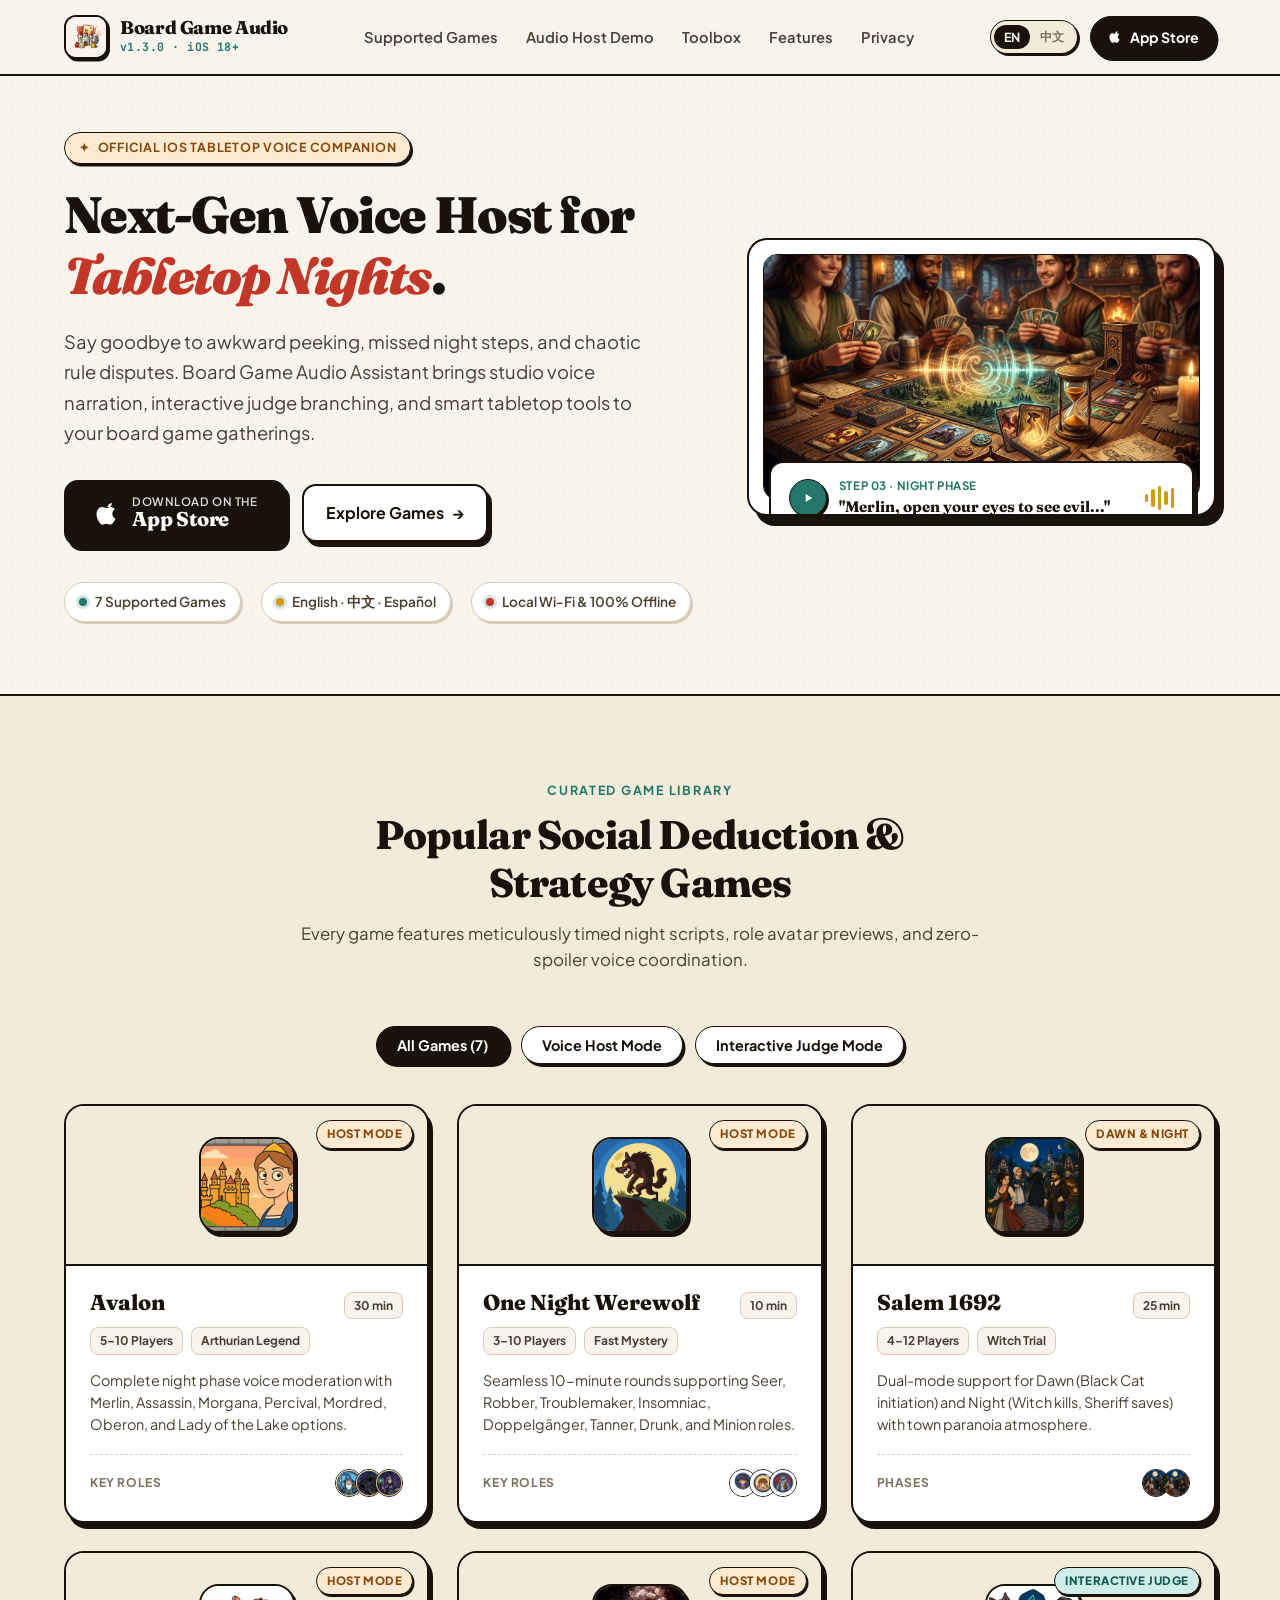
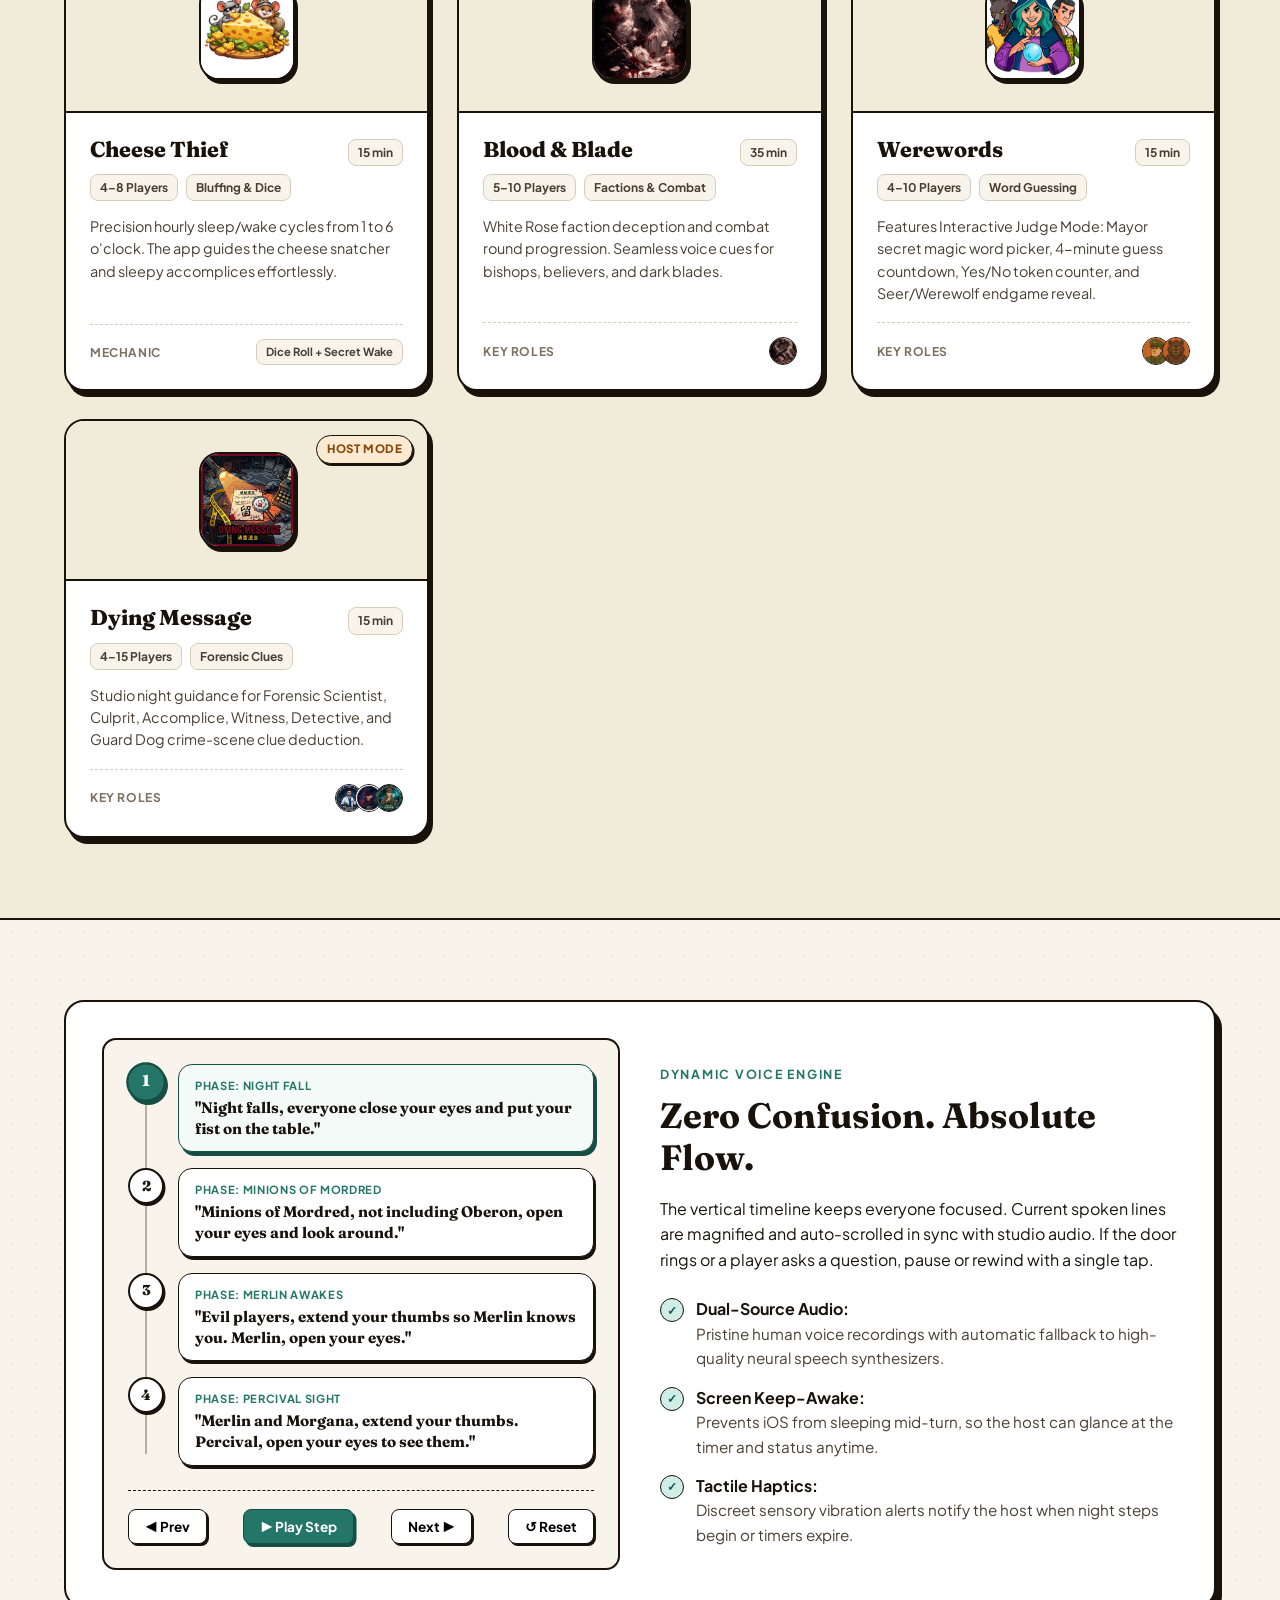
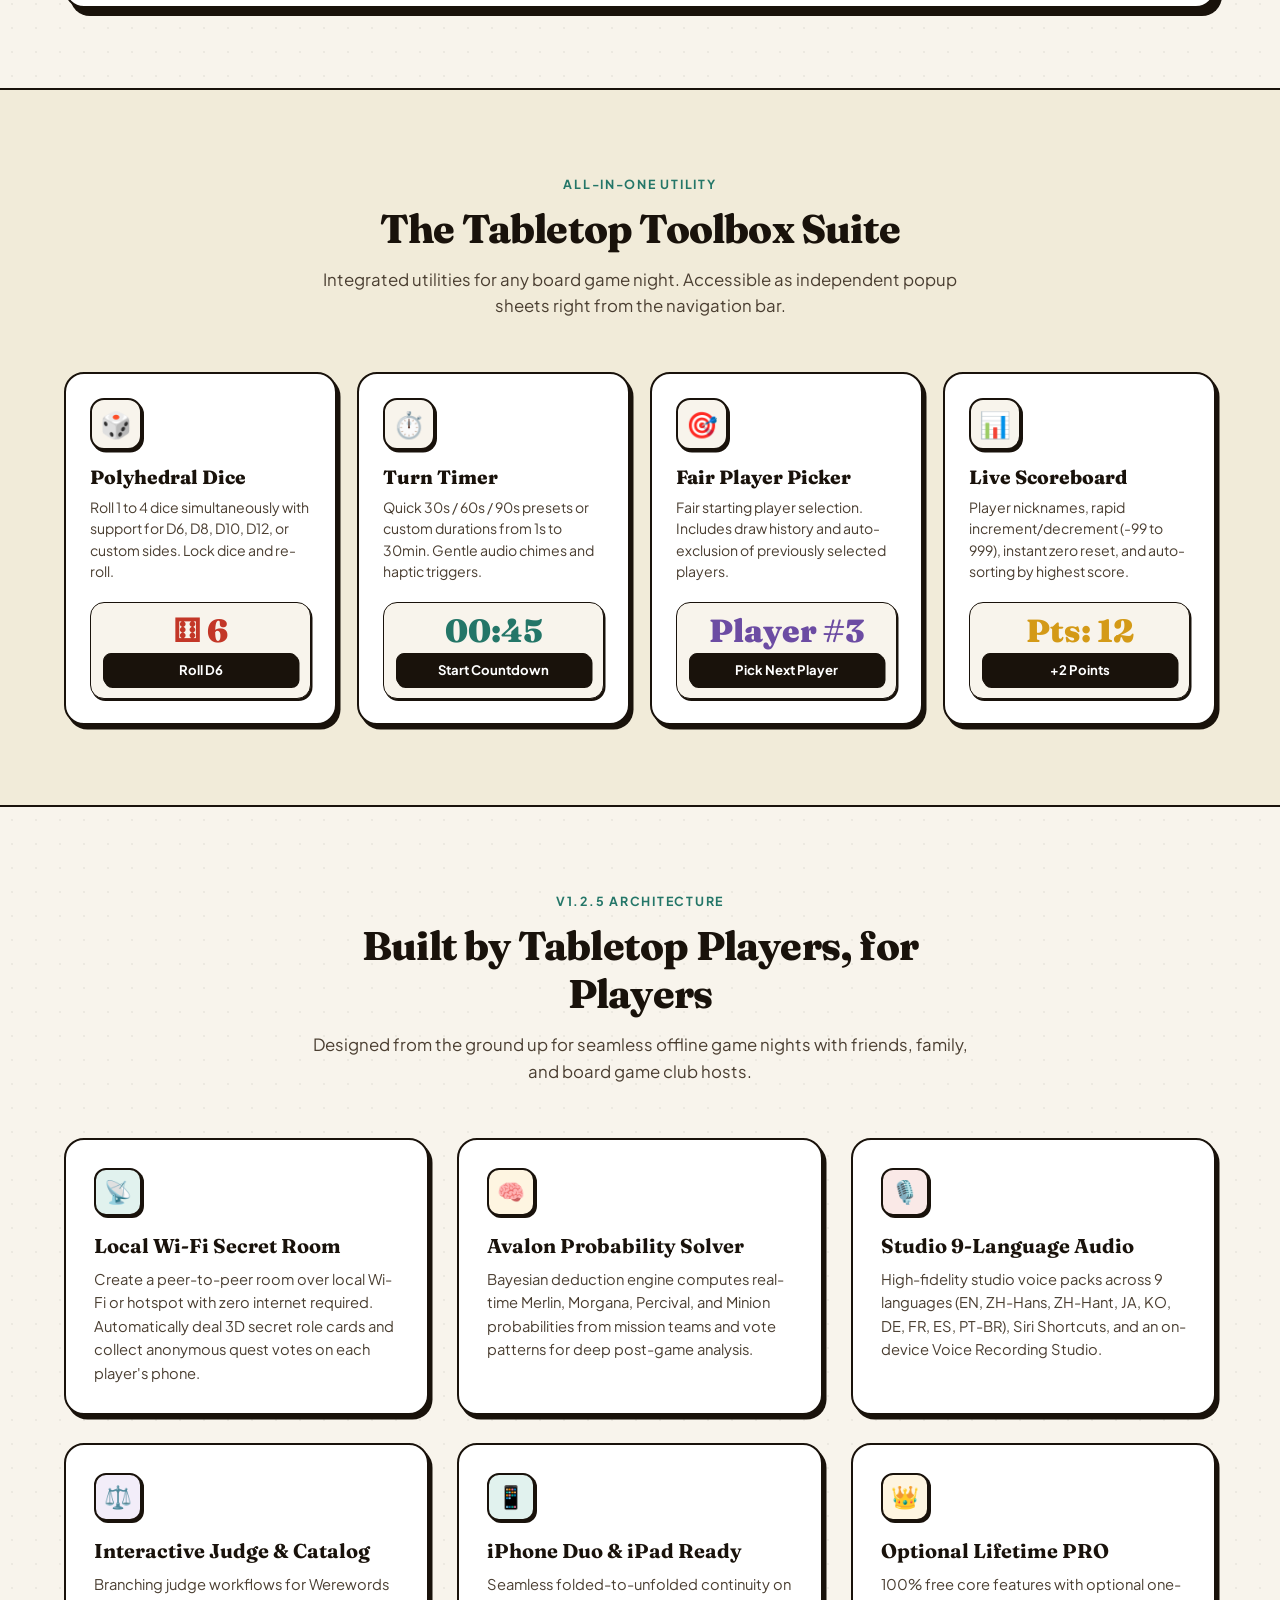
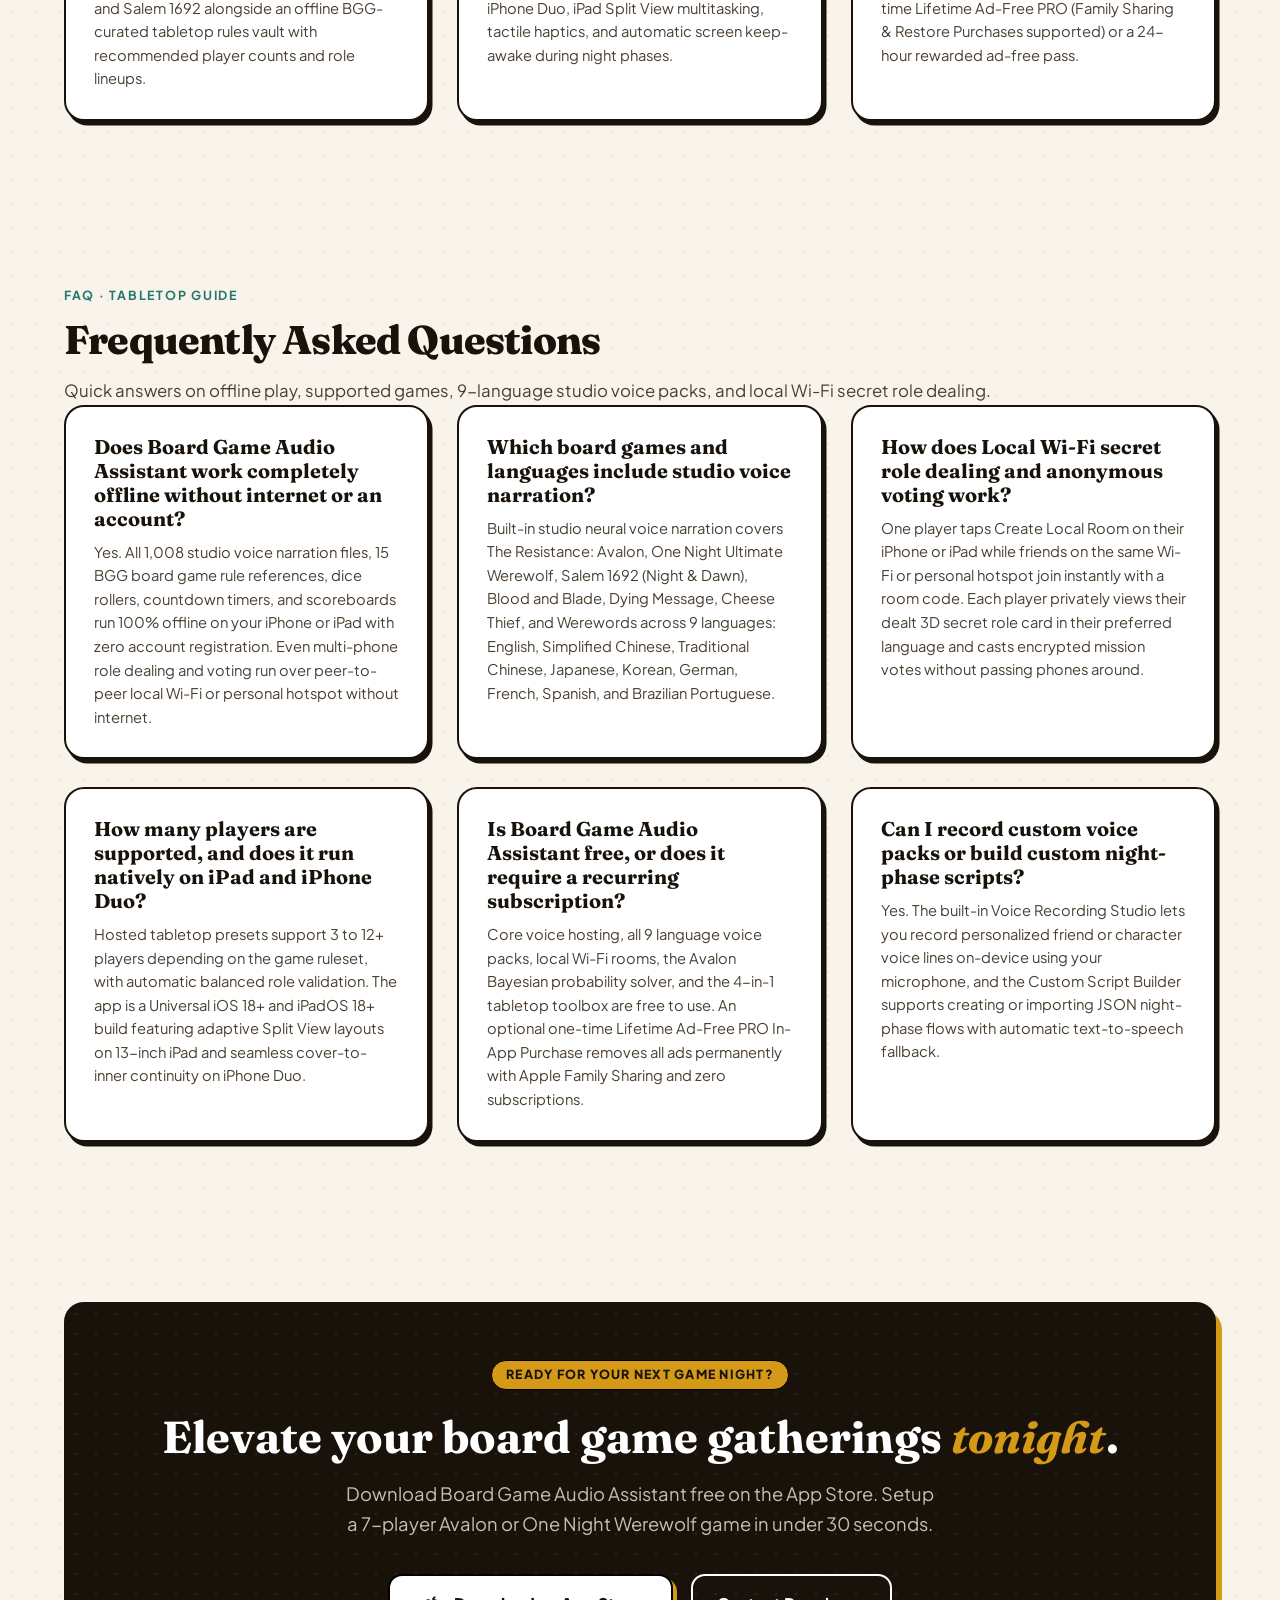
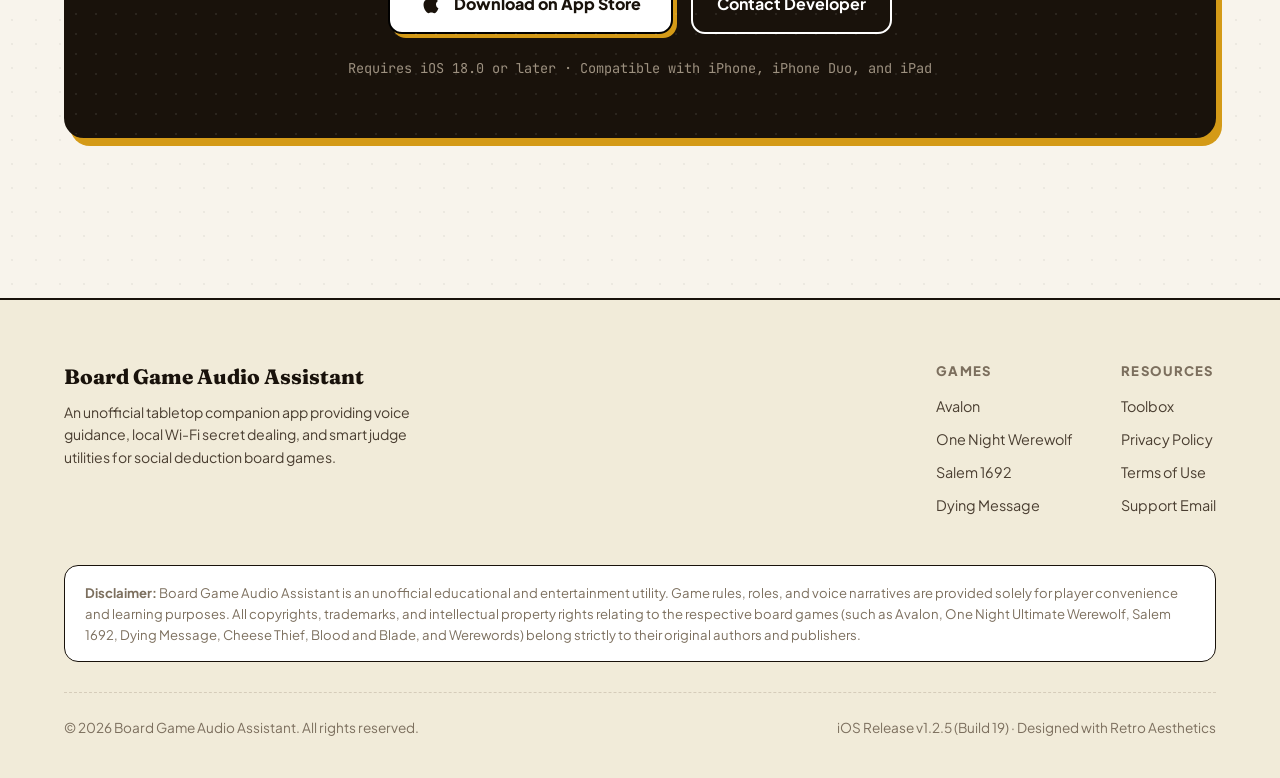
==== commit bebe50fa: "chore(web): sync website assets & legal compliance for v1.3.0" ====
--- a/index.html
+++ b/index.html
@@ -22,24 +22,95 @@
     <meta name="twitter:description" content="Studio voice guidance, interactive judge mode, and tabletop tools for Avalon, One Night Werewolf, Salem 1692, and more.">
     <meta name="twitter:image" content="assets/og_image_share.png">
     
+    <meta name="apple-itunes-app" content="app-id=6755318411">
     <link rel="icon" type="image/png" href="assets/app_icon.png">
     <link rel="apple-touch-icon" href="assets/app_icon.png">
     <link rel="stylesheet" href="index.css">
     <script type="application/ld+json">
     {
       "@context": "https://schema.org",
-      "@type": "SoftwareApplication",
-      "name": "Board Game Audio Assistant",
-      "operatingSystem": "iOS 18.0+, iPadOS 18.0+",
-      "applicationCategory": "UtilitiesApplication",
-      "softwareVersion": "1.2.5",
-      "offers": {
-        "@type": "Offer",
-        "price": "0",
-        "priceCurrency": "USD"
-      },
-      "url": "https://boardgameaudioassistant.netlify.app/",
-      "downloadUrl": "https://apps.apple.com/app/id6755318411"
+      "@graph": [
+        {
+          "@type": "MobileApplication",
+          "name": "Board Game Audio Assistant",
+          "description": "Board Game Audio Assistant is an offline iPhone and iPad app that acts as an automated voice narrator, local Wi-Fi secret role dealer, and tabletop toolkit for social deduction and party board games — requiring zero internet connection or user account.",
+          "operatingSystem": "iOS 18.0+, iPadOS 18.0+",
+          "applicationCategory": "UtilitiesApplication",
+          "inLanguage": ["en-US", "zh-Hans", "zh-Hant", "ja", "ko", "de-DE", "fr-FR", "es-MX", "pt-BR"],
+          "softwareVersion": "1.3.0",
+          "offers": {
+            "@type": "Offer",
+            "price": "0",
+            "priceCurrency": "USD"
+          },
+          "aggregateRating": {
+            "@type": "AggregateRating",
+            "ratingValue": "5.0",
+            "ratingCount": "2"
+          },
+          "url": "https://boardgameaudioassistant.netlify.app/",
+          "downloadUrl": "https://apps.apple.com/app/id6755318411",
+          "installUrl": "https://apps.apple.com/app/id6755318411",
+          "image": "https://boardgameaudioassistant.netlify.app/assets/app_icon.png",
+          "author": {
+            "@type": "Organization",
+            "name": "DevFang"
+          }
+        },
+        {
+          "@type": "FAQPage",
+          "mainEntity": [
+            {
+              "@type": "Question",
+              "name": "Does Board Game Audio Assistant work completely offline without internet or an account?",
+              "acceptedAnswer": {
+                "@type": "Answer",
+                "text": "Yes. All 1,008 studio voice narration files, 15 BGG board game rule references, dice rollers, countdown timers, and scoreboards run 100% offline on your iPhone or iPad with zero account registration. Even multi-phone role dealing and voting run over peer-to-peer local Wi-Fi or personal hotspot without internet."
+              }
+            },
+            {
+              "@type": "Question",
+              "name": "Which board games and languages include studio voice narration?",
+              "acceptedAnswer": {
+                "@type": "Answer",
+                "text": "Built-in studio neural voice narration covers The Resistance: Avalon, One Night Ultimate Werewolf, Salem 1692 (Night & Dawn), Blood and Blade, Dying Message, Cheese Thief, and Werewords across 9 languages: English, Simplified Chinese, Traditional Chinese, Japanese, Korean, German, French, Spanish, and Brazilian Portuguese."
+              }
+            },
+            {
+              "@type": "Question",
+              "name": "How does Local Wi-Fi secret role dealing and anonymous voting work?",
+              "acceptedAnswer": {
+                "@type": "Answer",
+                "text": "One player taps Create Local Room on their iPhone or iPad while friends on the same Wi-Fi or personal hotspot join instantly with a room code. Each player privately views their dealt 3D secret role card in their preferred language and casts encrypted mission votes without passing phones around."
+              }
+            },
+            {
+              "@type": "Question",
+              "name": "How many players are supported, and does it run natively on iPad and iPhone Duo?",
+              "acceptedAnswer": {
+                "@type": "Answer",
+                "text": "Hosted tabletop presets support 3 to 12+ players depending on the game ruleset, with automatic balanced role validation. The app is a Universal iOS 18+ and iPadOS 18+ build featuring adaptive Split View layouts on 13-inch iPad and seamless cover-to-inner continuity on iPhone Duo."
+              }
+            },
+            {
+              "@type": "Question",
+              "name": "Is Board Game Audio Assistant free, or does it require a recurring subscription?",
+              "acceptedAnswer": {
+                "@type": "Answer",
+                "text": "Core voice hosting, all 9 language voice packs, local Wi-Fi rooms, the Avalon Bayesian probability solver, and the 4-in-1 tabletop toolbox are free to use. An optional one-time Lifetime Ad-Free PRO In-App Purchase removes all ads permanently with Apple Family Sharing and zero subscriptions."
+              }
+            },
+            {
+              "@type": "Question",
+              "name": "Can I record custom voice packs or build custom night-phase scripts?",
+              "acceptedAnswer": {
+                "@type": "Answer",
+                "text": "Yes. The built-in Voice Recording Studio lets you record personalized friend or character voice lines on-device using your microphone, and the Custom Script Builder supports creating or importing JSON night-phase flows with automatic text-to-speech fallback."
+              }
+            }
+          ]
+        }
+      ]
     }
     </script>
 </head>
@@ -56,7 +127,7 @@
                 </div>
                 <div class="brand-title">
                     <span class="brand-name" data-i18n="brand_name">Board Game Audio</span>
-                    <span class="brand-version version-pill">v1.2.5 · iOS 18+</span>
+                    <span class="brand-version version-pill">v1.3.0 · iOS 18+</span>
                 </div>
             </a>
 
@@ -584,9 +655,9 @@
 
                     <div class="feature-box">
                         <div class="feature-icon-wrapper box-red">🎙️</div>
-                        <h3 class="feature-title" data-i18n="feat_3_title">Studio Trilingual Audio</h3>
+                        <h3 class="feature-title" data-i18n="feat_3_title">Studio 9-Language Audio</h3>
                         <p class="feature-description" data-i18n="feat_3_desc">
-                            High-fidelity studio voice packs in English, Simplified Chinese, and Spanish, plus a built-in Voice Studio to record custom party narration and save favorite presets.
+                            High-fidelity studio voice packs across 9 languages (EN, ZH-Hans, ZH-Hant, JA, KO, DE, FR, ES, PT-BR), Siri Shortcuts, and an on-device Voice Recording Studio.
                         </p>
                     </div>
 
@@ -612,6 +683,45 @@
                         <p class="feature-description" data-i18n="feat_6_desc">
                             100% free core features with optional one-time Lifetime Ad-Free PRO (Family Sharing &amp; Restore Purchases supported) or a 24-hour rewarded ad-free pass.
                         </p>
+                    </div>
+                </div>
+            </div>
+        </section>
+
+        <!-- ==============================================================================
+             FAQ SECTION (GEO CITABLE BLOCK)
+             ============================================================================== -->
+        <section id="faq" class="section">
+            <div class="container">
+                <div class="section-header">
+                    <span class="section-tag">FAQ · Tabletop Guide</span>
+                    <h2 class="section-title">Frequently Asked Questions</h2>
+                    <p class="section-subtitle">Quick answers on offline play, supported games, 9-language studio voice packs, and local Wi-Fi secret role dealing.</p>
+                </div>
+                <div class="features-grid" style="grid-template-columns: repeat(auto-fit, minmax(320px, 1fr));">
+                    <div class="feature-box">
+                        <h3 class="feature-title">Does Board Game Audio Assistant work completely offline without internet or an account?</h3>
+                        <p class="feature-description">Yes. All 1,008 studio voice narration files, 15 BGG board game rule references, dice rollers, countdown timers, and scoreboards run 100% offline on your iPhone or iPad with zero account registration. Even multi-phone role dealing and voting run over peer-to-peer local Wi-Fi or personal hotspot without internet.</p>
+                    </div>
+                    <div class="feature-box">
+                        <h3 class="feature-title">Which board games and languages include studio voice narration?</h3>
+                        <p class="feature-description">Built-in studio neural voice narration covers The Resistance: Avalon, One Night Ultimate Werewolf, Salem 1692 (Night &amp; Dawn), Blood and Blade, Dying Message, Cheese Thief, and Werewords across 9 languages: English, Simplified Chinese, Traditional Chinese, Japanese, Korean, German, French, Spanish, and Brazilian Portuguese.</p>
+                    </div>
+                    <div class="feature-box">
+                        <h3 class="feature-title">How does Local Wi-Fi secret role dealing and anonymous voting work?</h3>
+                        <p class="feature-description">One player taps Create Local Room on their iPhone or iPad while friends on the same Wi-Fi or personal hotspot join instantly with a room code. Each player privately views their dealt 3D secret role card in their preferred language and casts encrypted mission votes without passing phones around.</p>
+                    </div>
+                    <div class="feature-box">
+                        <h3 class="feature-title">How many players are supported, and does it run natively on iPad and iPhone Duo?</h3>
+                        <p class="feature-description">Hosted tabletop presets support 3 to 12+ players depending on the game ruleset, with automatic balanced role validation. The app is a Universal iOS 18+ and iPadOS 18+ build featuring adaptive Split View layouts on 13-inch iPad and seamless cover-to-inner continuity on iPhone Duo.</p>
+                    </div>
+                    <div class="feature-box">
+                        <h3 class="feature-title">Is Board Game Audio Assistant free, or does it require a recurring subscription?</h3>
+                        <p class="feature-description">Core voice hosting, all 9 language voice packs, local Wi-Fi rooms, the Avalon Bayesian probability solver, and the 4-in-1 tabletop toolbox are free to use. An optional one-time Lifetime Ad-Free PRO In-App Purchase removes all ads permanently with Apple Family Sharing and zero subscriptions.</p>
+                    </div>
+                    <div class="feature-box">
+                        <h3 class="feature-title">Can I record custom voice packs or build custom night-phase scripts?</h3>
+                        <p class="feature-description">Yes. The built-in Voice Recording Studio lets you record personalized friend or character voice lines on-device using your microphone, and the Custom Script Builder supports creating or importing JSON night-phase flows with automatic text-to-speech fallback.</p>
                     </div>
                 </div>
             </div>
@@ -690,7 +800,7 @@
 
             <div class="footer-bottom">
                 <p>&copy; 2026 Board Game Audio Assistant. All rights reserved.</p>
-                <p data-i18n="footer_version_tag">iOS Release v1.2.5 (Build 18) · Designed with Retro Aesthetics</p>
+                <p data-i18n="footer_version_tag">iOS Release v1.2.5 (Build 19) · Designed with Retro Aesthetics</p>
             </div>
         </div>
     </footer>
@@ -717,7 +827,7 @@
                 download_label: "Download On The",
                 btn_explore: "Explore Games",
                 badge_games_count: "7 Supported Games",
-                badge_languages: "English · 中文 · Español",
+                badge_languages: "9 Studio Languages (EN · 中文 · 日本語 · 한국어 · EU)",
                 badge_offline: "Local Wi-Fi & 100% Offline",
                 hero_audio_step: "Step 03 · Night Phase",
                 hero_audio_quote: "\"Merlin, open your eyes to see evil...\"",
@@ -802,8 +912,8 @@
                 feat_1_desc: "Create a peer-to-peer room over local Wi-Fi or hotspot with zero internet required. Automatically deal 3D secret role cards and collect anonymous quest votes on each player's phone.",
                 feat_2_title: "Avalon Probability Solver",
                 feat_2_desc: "Bayesian deduction engine computes real-time Merlin, Morgana, Percival, and Minion probabilities from mission teams and vote patterns for deep post-game analysis.",
-                feat_3_title: "Studio Trilingual Audio",
-                feat_3_desc: "High-fidelity studio voice packs in English, Simplified Chinese, and Spanish, plus a built-in Voice Studio to record custom party narration and save favorite presets.",
+                feat_3_title: "Studio 9-Language Audio",
+                feat_3_desc: "High-fidelity studio voice packs across 9 languages (EN, ZH-Hans, ZH-Hant, JA, KO, DE, FR, ES, PT-BR), Siri Shortcuts, and an on-device Voice Recording Studio.",
                 feat_4_title: "Interactive Judge & Catalog",
                 feat_4_desc: "Branching judge workflows for Werewords and Salem 1692 alongside an offline BGG-curated tabletop rules vault with recommended player counts and role lineups.",
                 feat_5_title: "iPhone Duo & iPad Ready",
@@ -820,7 +930,7 @@
                 footer_games: "Games",
                 footer_resources: "Resources",
                 legal_disclaimer: "<strong>Disclaimer:</strong> Board Game Audio Assistant is an unofficial educational and entertainment utility. Game rules, roles, and voice narratives are provided solely for player convenience and learning purposes. All copyrights, trademarks, and intellectual property rights relating to the respective board games (such as Avalon, One Night Ultimate Werewolf, Salem 1692, Dying Message, Cheese Thief, Blood and Blade, and Werewords) belong strictly to their original authors and publishers.",
-                footer_version_tag: "iOS Release v1.2.5 (Build 18) · Designed with Retro Aesthetics"
+                footer_version_tag: "iOS Release v1.2.5 (Build 19) · Designed with Retro Aesthetics"
             },
             zh: {
                 brand_name: "桌游语音助手",
@@ -838,7 +948,7 @@
                 download_label: "立即下载自",
                 btn_explore: "浏览支持桌游",
                 badge_games_count: "已适配 7 款热门桌游",
-                badge_languages: "简体中文 · English · Español",
+                badge_languages: "全 9 语种配音（简繁中 · 英 · 日 · 韩 · 德法西葡）",
                 badge_offline: "局域网直连 & 100% 离线可用",
                 hero_audio_step: "步骤 03 · 夜间行动",
                 hero_audio_quote: "“梅林请睁眼，看清这黑夜中的爪牙…”",
@@ -923,8 +1033,8 @@
                 feat_1_desc: "无需外网连接，仅靠同 Wi-Fi 或手机热点即可多机直连建房，自动分发 3D 身份暗牌并完成任务匿名投票。",
                 feat_2_title: "阿瓦隆贝叶斯概率推演",
                 feat_2_desc: "根据每轮车队提名与投票票型，实时计算每位玩家为梅林、莫甘娜、派西维尔或爪牙的后验概率，助力深度复盘。",
-                feat_3_title: "中英西三语录音棚引擎",
-                feat_3_desc: "内置高清中、英、西三语专业配音，并配备专属录音工坊录制好友搞笑主持语音，支持常用板子一键预设重开。",
+                feat_3_title: "全九语种录音棚引擎",
+                feat_3_desc: "内置简繁中、英、日、韩、德、法、西、葡 9 语种专业配音与 Siri 快捷指令，并配备专属录音工坊录制好友主持语音。",
                 feat_4_title: "交互分支法官与规则百科",
                 feat_4_desc: "针对《狼人箴言》《猎巫镇》提供交互分支判定，同时内置离线 BGG 桌游百科，速查人数配置与夜晚行动顺序。",
                 feat_5_title: "iPhone Duo 折叠屏与 iPad 适配",
@@ -941,7 +1051,7 @@
                 footer_games: "支持桌游",
                 footer_resources: "服务与合规",
                 legal_disclaimer: "<strong>版权与合规免责声明：</strong>桌游语音助手为非官方教育与个人娱乐辅助工具。应用内提供的游戏规则、角色信息及语音台词仅供玩家学习、研究与线下娱乐使用。所有相关桌游（包括《阿瓦隆》、《一夜终极狼人》、《猎巫镇 1692》、《请留遗言》、《奶酪大盗》、《血与刃的白蔷薇》、《狼人箴言》等）的版权与商标权均归原版权方所有。",
-                footer_version_tag: "iOS 正式发布版 v1.2.5 (Build 18) · 复古桌游质感设计"
+                footer_version_tag: "iOS 正式发布版 v1.2.5 (Build 19) · 复古桌游质感设计"
             }
         };
 
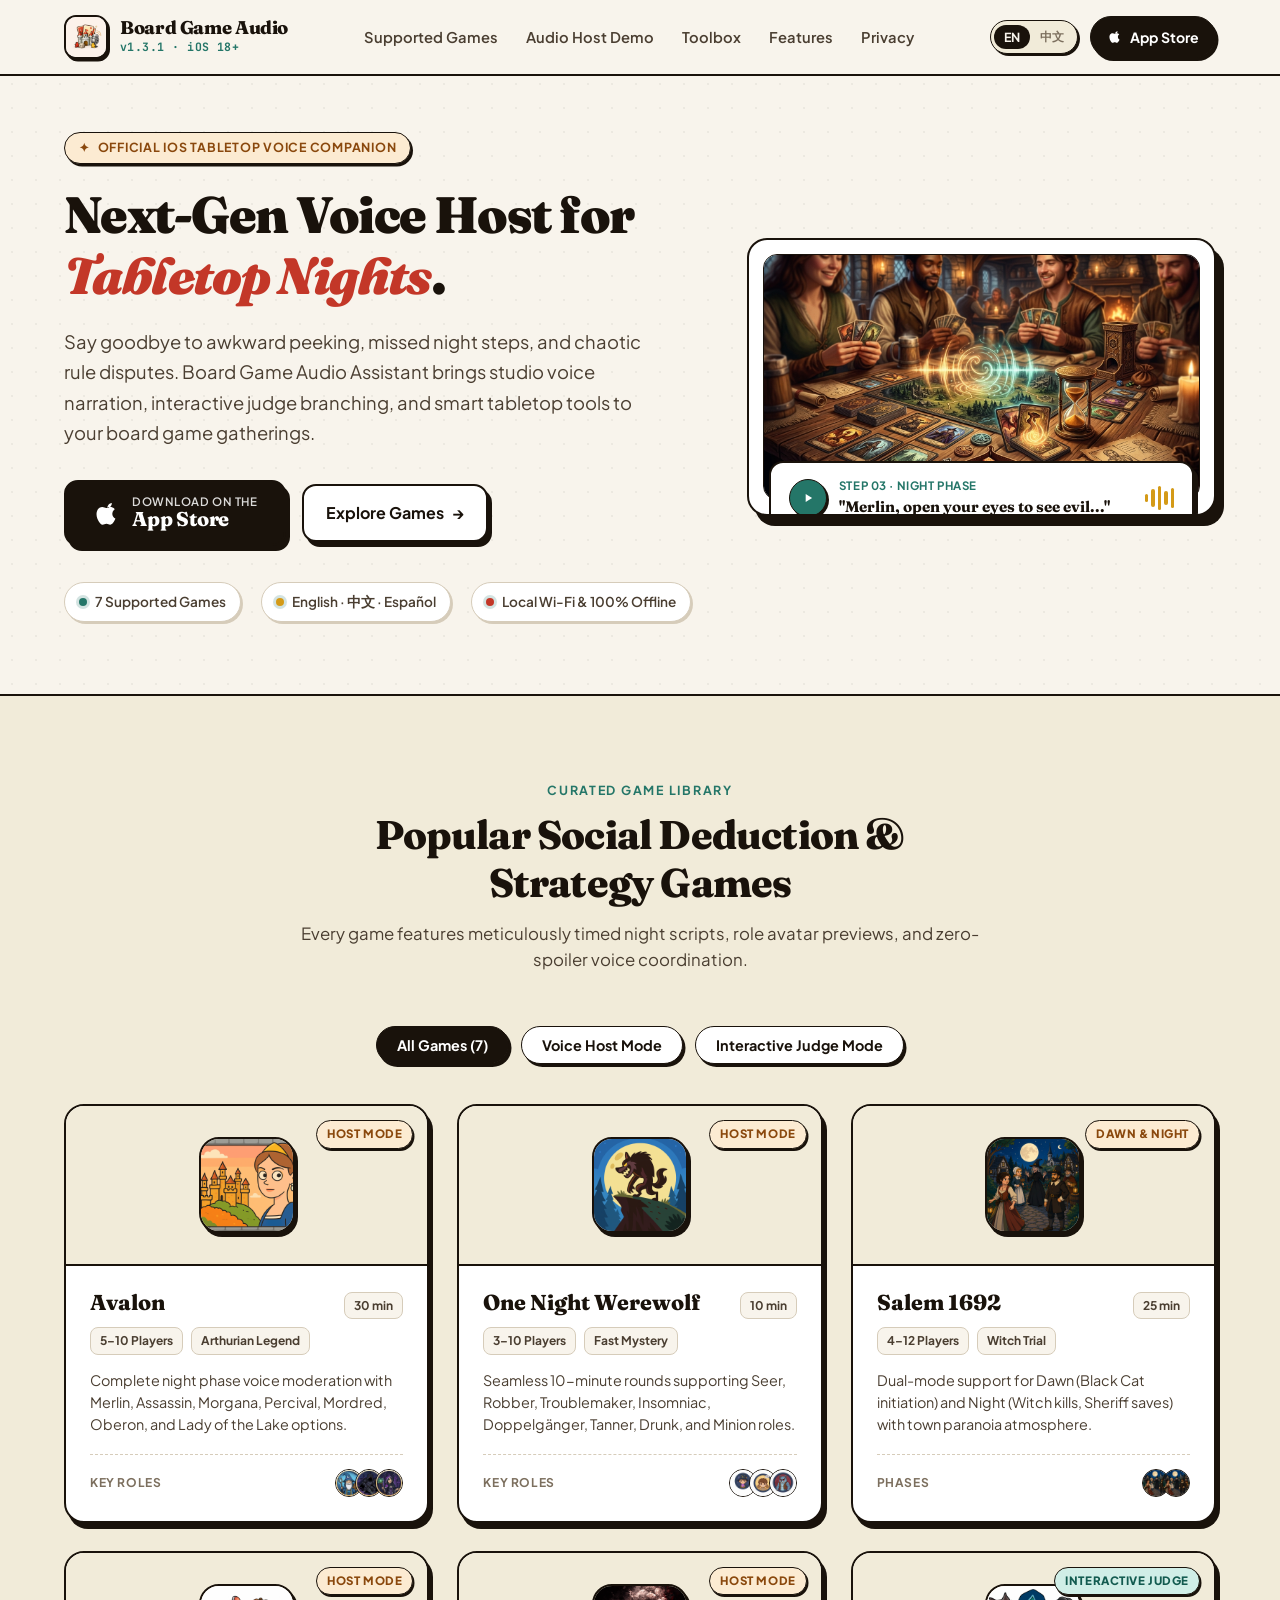
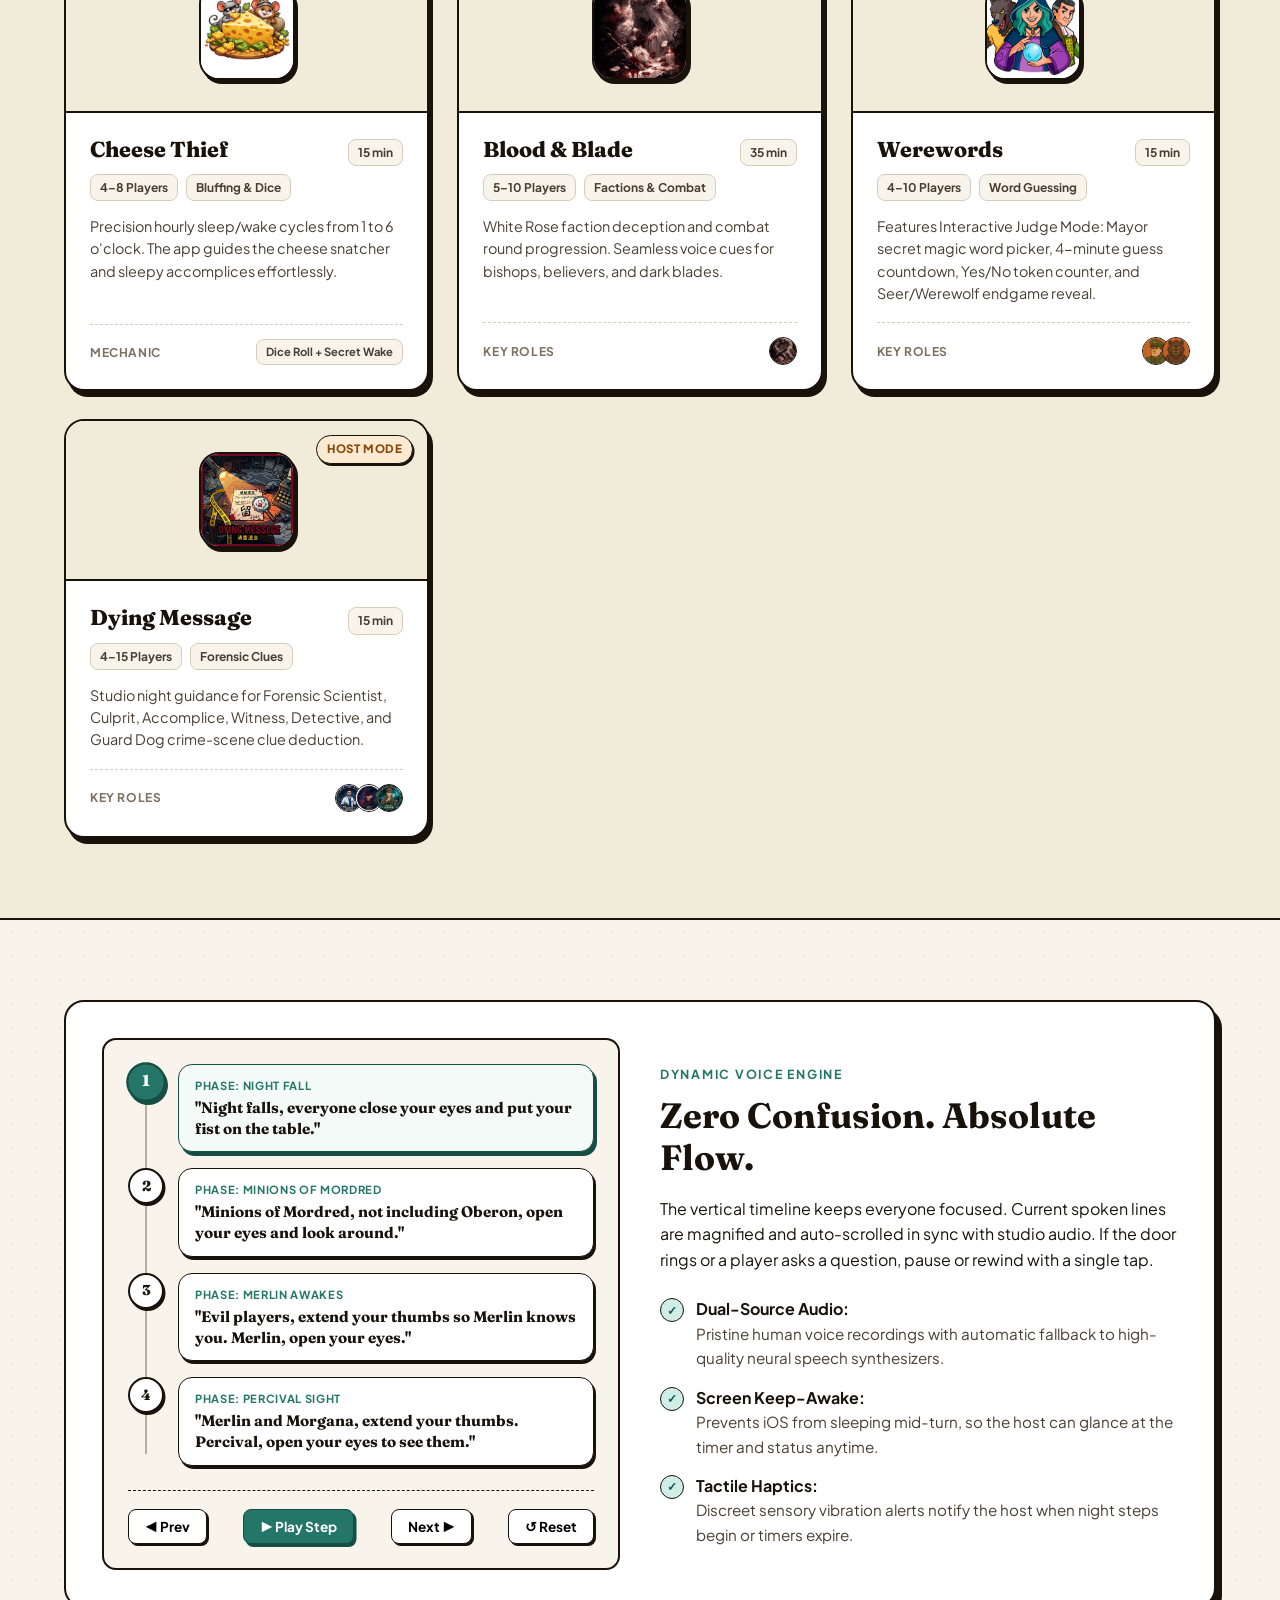
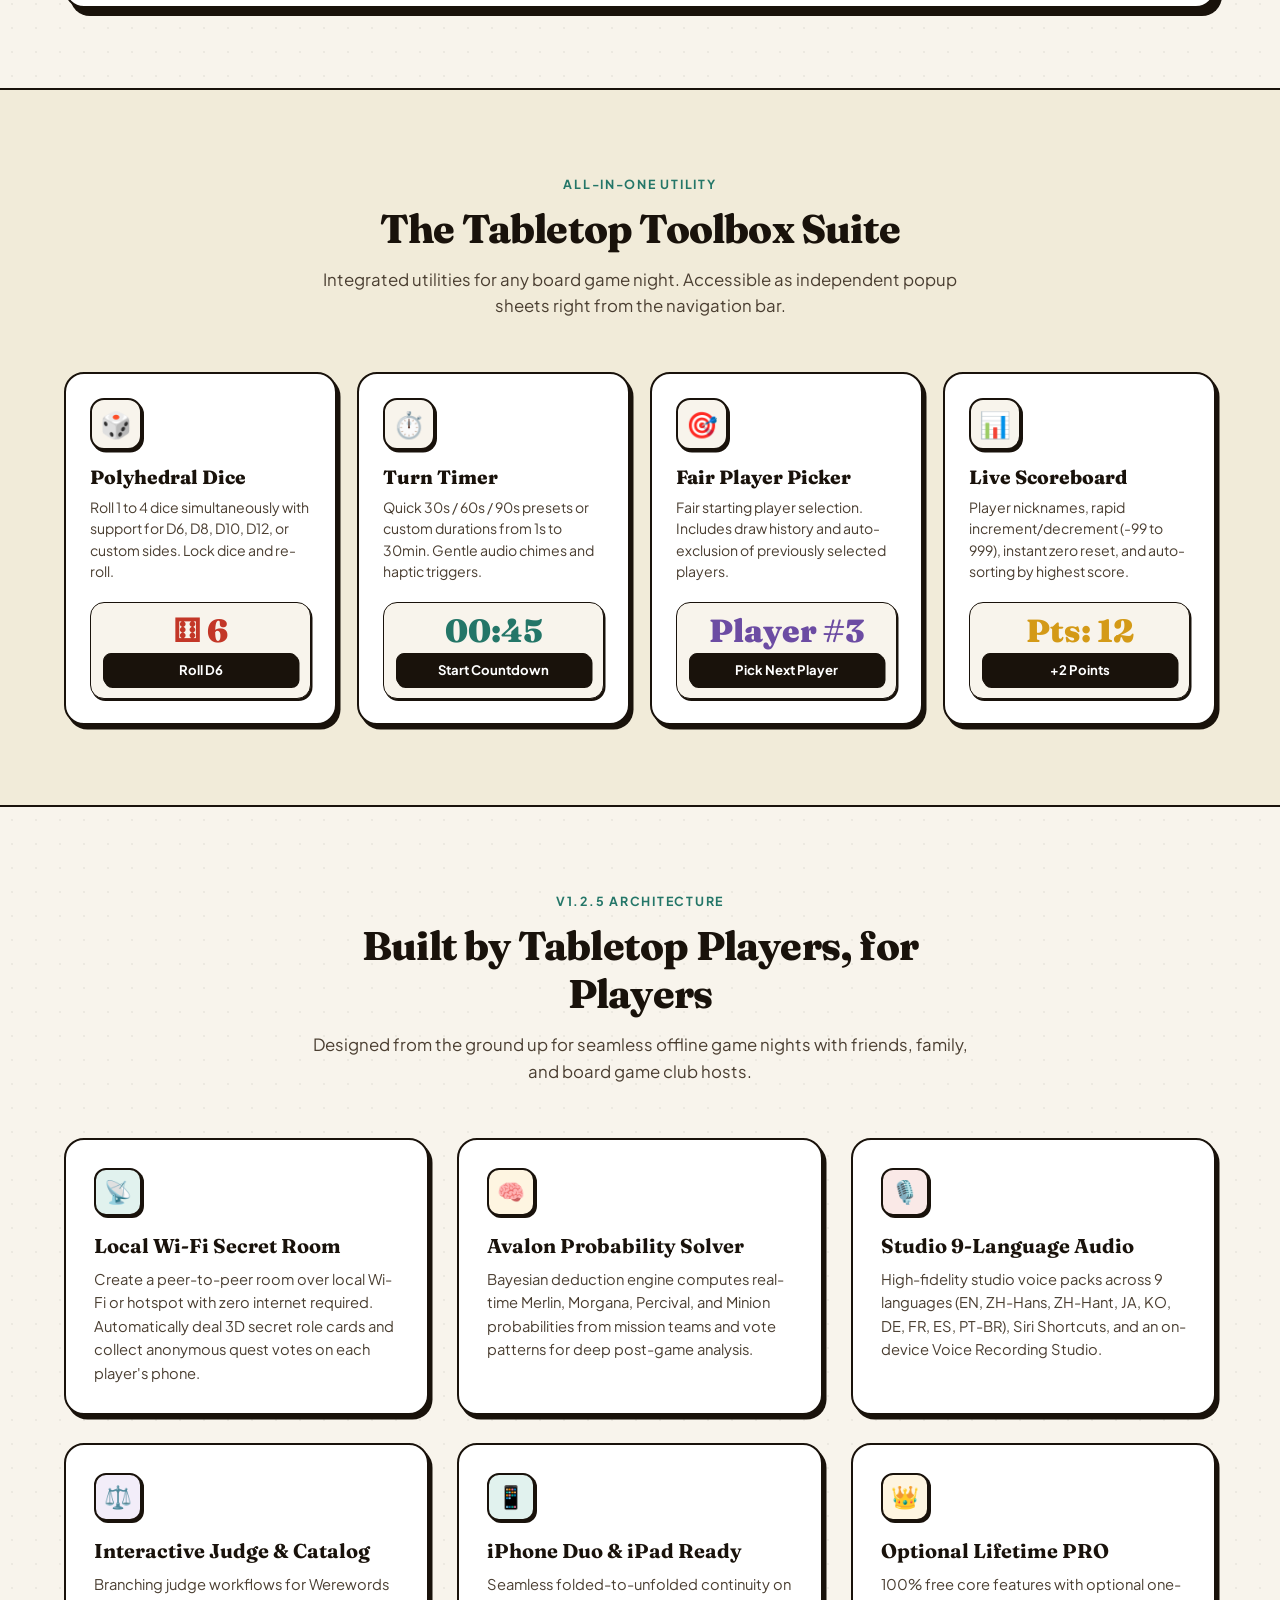
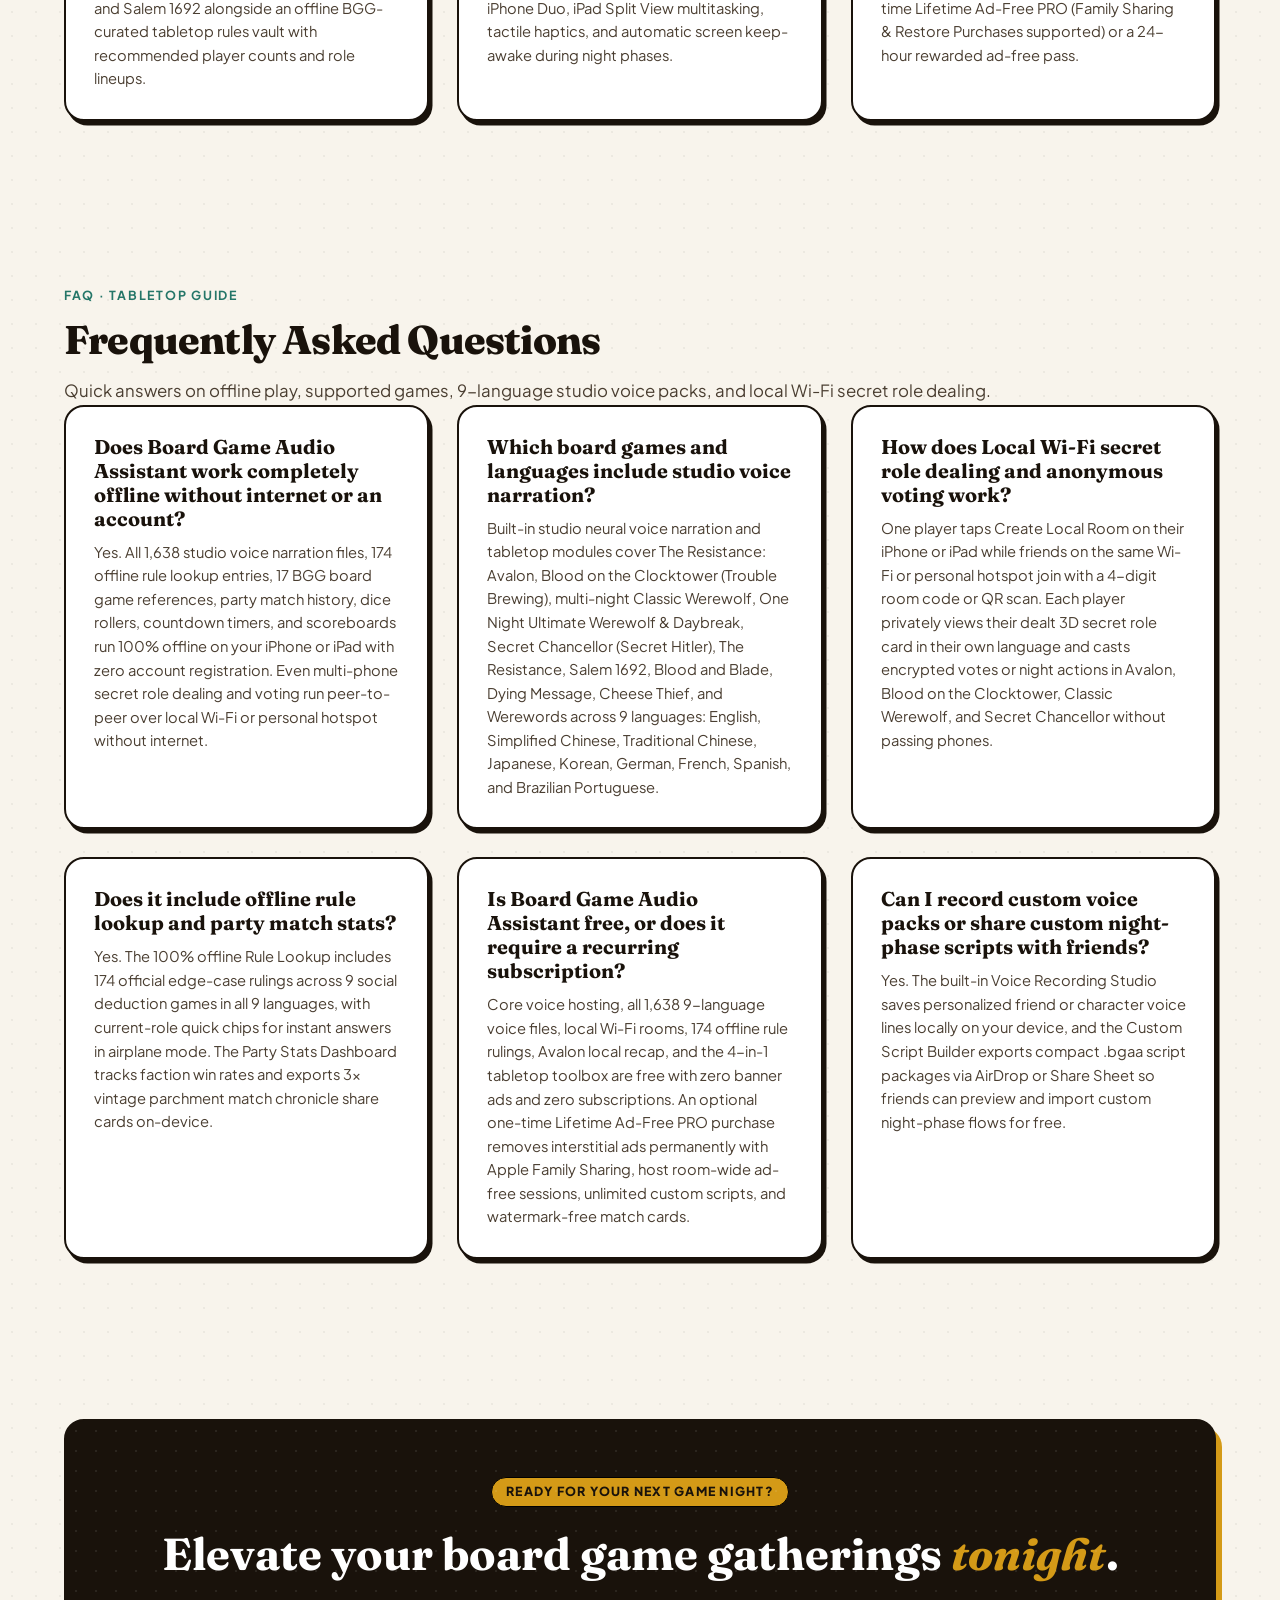
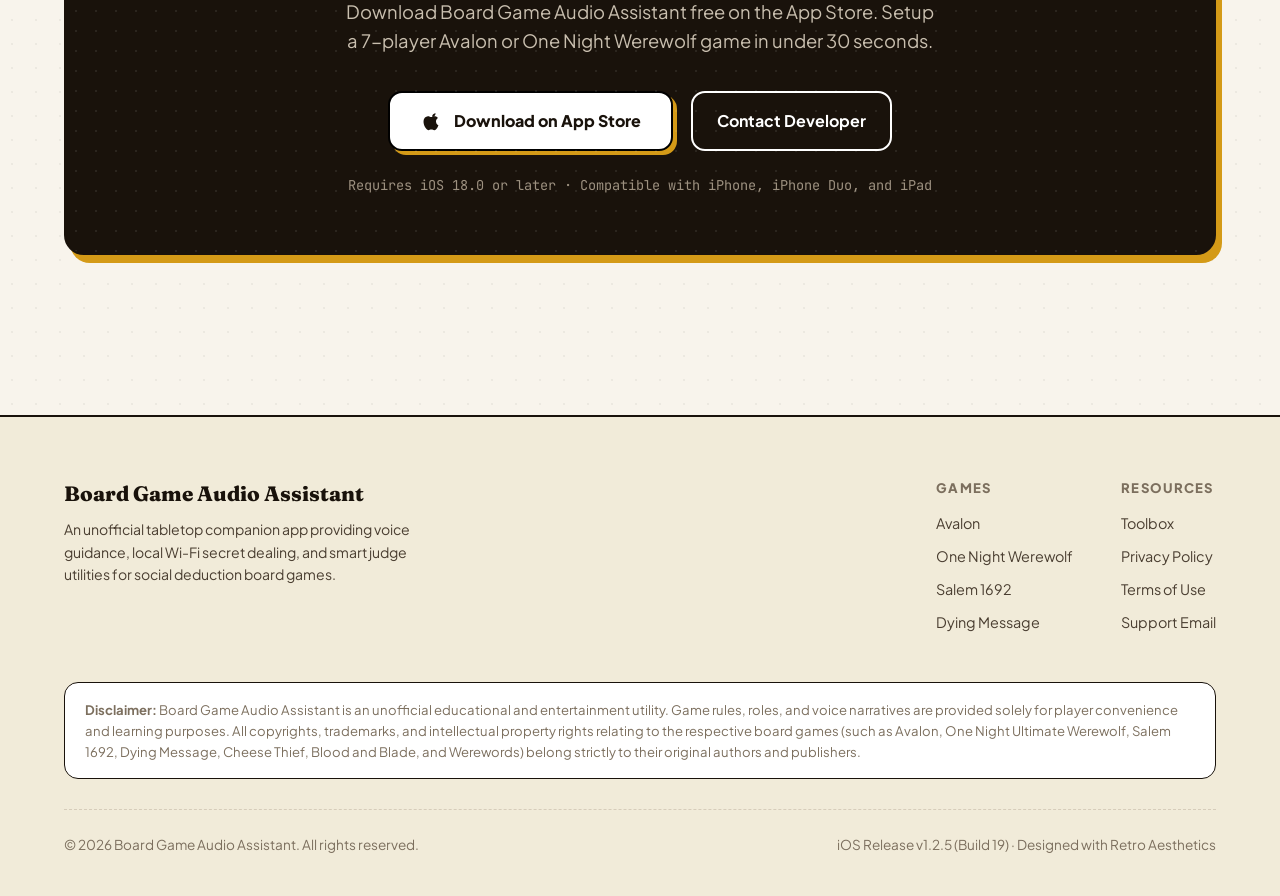
==== commit 3c031db3: "chore: sync companion website, GEO FAQ & privacy policy for v1.3.1 (Build 20)" ====
--- a/index.html
+++ b/index.html
@@ -33,11 +33,11 @@
         {
           "@type": "MobileApplication",
           "name": "Board Game Audio Assistant",
-          "description": "Board Game Audio Assistant is an offline iPhone and iPad app that acts as an automated voice narrator, local Wi-Fi secret role dealer, and tabletop toolkit for social deduction and party board games — requiring zero internet connection or user account.",
+          "description": "Board Game Audio Assistant is an offline iPhone and iPad app that acts as an automated voice narrator, local Wi-Fi secret role dealer, offline rulebook, and tabletop toolkit for social deduction and party board games — requiring zero internet connection or user account.",
           "operatingSystem": "iOS 18.0+, iPadOS 18.0+",
           "applicationCategory": "UtilitiesApplication",
           "inLanguage": ["en-US", "zh-Hans", "zh-Hant", "ja", "ko", "de-DE", "fr-FR", "es-MX", "pt-BR"],
-          "softwareVersion": "1.3.0",
+          "softwareVersion": "1.3.1",
           "offers": {
             "@type": "Offer",
             "price": "0",
@@ -46,7 +46,7 @@
           "aggregateRating": {
             "@type": "AggregateRating",
             "ratingValue": "5.0",
-            "ratingCount": "2"
+            "ratingCount": "3"
           },
           "url": "https://boardgameaudioassistant.netlify.app/",
           "downloadUrl": "https://apps.apple.com/app/id6755318411",
@@ -65,7 +65,7 @@
               "name": "Does Board Game Audio Assistant work completely offline without internet or an account?",
               "acceptedAnswer": {
                 "@type": "Answer",
-                "text": "Yes. All 1,008 studio voice narration files, 15 BGG board game rule references, dice rollers, countdown timers, and scoreboards run 100% offline on your iPhone or iPad with zero account registration. Even multi-phone role dealing and voting run over peer-to-peer local Wi-Fi or personal hotspot without internet."
+                "text": "Yes. All 1,638 studio voice narration files, 174 offline rule lookup entries, 17 BGG board game references, party match history, dice rollers, countdown timers, and scoreboards run 100% offline on your iPhone or iPad with zero account registration. Even multi-phone secret role dealing and voting run peer-to-peer over local Wi-Fi or personal hotspot without internet."
               }
             },
             {
@@ -73,7 +73,7 @@
               "name": "Which board games and languages include studio voice narration?",
               "acceptedAnswer": {
                 "@type": "Answer",
-                "text": "Built-in studio neural voice narration covers The Resistance: Avalon, One Night Ultimate Werewolf, Salem 1692 (Night & Dawn), Blood and Blade, Dying Message, Cheese Thief, and Werewords across 9 languages: English, Simplified Chinese, Traditional Chinese, Japanese, Korean, German, French, Spanish, and Brazilian Portuguese."
+                "text": "Built-in studio neural voice narration and tabletop modules cover The Resistance: Avalon, Blood on the Clocktower (Trouble Brewing), multi-night Classic Werewolf, One Night Ultimate Werewolf & Daybreak, Secret Chancellor (Secret Hitler), The Resistance, Salem 1692, Blood and Blade, Dying Message, Cheese Thief, and Werewords across 9 languages: English, Simplified Chinese, Traditional Chinese, Japanese, Korean, German, French, Spanish, and Brazilian Portuguese."
               }
             },
             {
@@ -81,15 +81,15 @@
               "name": "How does Local Wi-Fi secret role dealing and anonymous voting work?",
               "acceptedAnswer": {
                 "@type": "Answer",
-                "text": "One player taps Create Local Room on their iPhone or iPad while friends on the same Wi-Fi or personal hotspot join instantly with a room code. Each player privately views their dealt 3D secret role card in their preferred language and casts encrypted mission votes without passing phones around."
+                "text": "One player taps Create Local Room on their iPhone or iPad while friends on the same Wi-Fi or personal hotspot join with a 4-digit room code or QR scan. Each player privately views their dealt 3D secret role card in their own language and casts encrypted votes or night actions in Avalon, Blood on the Clocktower, Classic Werewolf, and Secret Chancellor without passing phones."
               }
             },
             {
               "@type": "Question",
-              "name": "How many players are supported, and does it run natively on iPad and iPhone Duo?",
+              "name": "Does it include offline rule lookup and party match stats?",
               "acceptedAnswer": {
                 "@type": "Answer",
-                "text": "Hosted tabletop presets support 3 to 12+ players depending on the game ruleset, with automatic balanced role validation. The app is a Universal iOS 18+ and iPadOS 18+ build featuring adaptive Split View layouts on 13-inch iPad and seamless cover-to-inner continuity on iPhone Duo."
+                "text": "Yes. The 100% offline Rule Lookup includes 174 official edge-case rulings across 9 social deduction games in all 9 languages, with current-role quick chips for instant answers in airplane mode. The Party Stats Dashboard tracks faction win rates and exports 3x vintage parchment match chronicle share cards on-device."
               }
             },
             {
@@ -97,15 +97,15 @@
               "name": "Is Board Game Audio Assistant free, or does it require a recurring subscription?",
               "acceptedAnswer": {
                 "@type": "Answer",
-                "text": "Core voice hosting, all 9 language voice packs, local Wi-Fi rooms, the Avalon Bayesian probability solver, and the 4-in-1 tabletop toolbox are free to use. An optional one-time Lifetime Ad-Free PRO In-App Purchase removes all ads permanently with Apple Family Sharing and zero subscriptions."
+                "text": "Core voice hosting, all 1,638 9-language voice files, local Wi-Fi rooms, 174 offline rule rulings, Avalon local recap, and the 4-in-1 tabletop toolbox are free with zero banner ads and zero subscriptions. An optional one-time Lifetime Ad-Free PRO purchase removes interstitial ads permanently with Apple Family Sharing, host room-wide ad-free sessions, unlimited custom scripts, and watermark-free match cards."
               }
             },
             {
               "@type": "Question",
-              "name": "Can I record custom voice packs or build custom night-phase scripts?",
+              "name": "Can I record custom voice packs or share custom night-phase scripts with friends?",
               "acceptedAnswer": {
                 "@type": "Answer",
-                "text": "Yes. The built-in Voice Recording Studio lets you record personalized friend or character voice lines on-device using your microphone, and the Custom Script Builder supports creating or importing JSON night-phase flows with automatic text-to-speech fallback."
+                "text": "Yes. The built-in Voice Recording Studio saves personalized friend or character voice lines locally on your device, and the Custom Script Builder exports compact .bgaa script packages via AirDrop or Share Sheet so friends can preview and import custom night-phase flows for free."
               }
             }
           ]
@@ -127,7 +127,7 @@
                 </div>
                 <div class="brand-title">
                     <span class="brand-name" data-i18n="brand_name">Board Game Audio</span>
-                    <span class="brand-version version-pill">v1.3.0 · iOS 18+</span>
+                    <span class="brand-version version-pill">v1.3.1 · iOS 18+</span>
                 </div>
             </a>
 
@@ -701,27 +701,27 @@
                 <div class="features-grid" style="grid-template-columns: repeat(auto-fit, minmax(320px, 1fr));">
                     <div class="feature-box">
                         <h3 class="feature-title">Does Board Game Audio Assistant work completely offline without internet or an account?</h3>
-                        <p class="feature-description">Yes. All 1,008 studio voice narration files, 15 BGG board game rule references, dice rollers, countdown timers, and scoreboards run 100% offline on your iPhone or iPad with zero account registration. Even multi-phone role dealing and voting run over peer-to-peer local Wi-Fi or personal hotspot without internet.</p>
+                        <p class="feature-description">Yes. All 1,638 studio voice narration files, 174 offline rule lookup entries, 17 BGG board game references, party match history, dice rollers, countdown timers, and scoreboards run 100% offline on your iPhone or iPad with zero account registration. Even multi-phone secret role dealing and voting run peer-to-peer over local Wi-Fi or personal hotspot without internet.</p>
                     </div>
                     <div class="feature-box">
                         <h3 class="feature-title">Which board games and languages include studio voice narration?</h3>
-                        <p class="feature-description">Built-in studio neural voice narration covers The Resistance: Avalon, One Night Ultimate Werewolf, Salem 1692 (Night &amp; Dawn), Blood and Blade, Dying Message, Cheese Thief, and Werewords across 9 languages: English, Simplified Chinese, Traditional Chinese, Japanese, Korean, German, French, Spanish, and Brazilian Portuguese.</p>
+                        <p class="feature-description">Built-in studio neural voice narration and tabletop modules cover The Resistance: Avalon, Blood on the Clocktower (Trouble Brewing), multi-night Classic Werewolf, One Night Ultimate Werewolf &amp; Daybreak, Secret Chancellor (Secret Hitler), The Resistance, Salem 1692, Blood and Blade, Dying Message, Cheese Thief, and Werewords across 9 languages: English, Simplified Chinese, Traditional Chinese, Japanese, Korean, German, French, Spanish, and Brazilian Portuguese.</p>
                     </div>
                     <div class="feature-box">
                         <h3 class="feature-title">How does Local Wi-Fi secret role dealing and anonymous voting work?</h3>
-                        <p class="feature-description">One player taps Create Local Room on their iPhone or iPad while friends on the same Wi-Fi or personal hotspot join instantly with a room code. Each player privately views their dealt 3D secret role card in their preferred language and casts encrypted mission votes without passing phones around.</p>
+                        <p class="feature-description">One player taps Create Local Room on their iPhone or iPad while friends on the same Wi-Fi or personal hotspot join with a 4-digit room code or QR scan. Each player privately views their dealt 3D secret role card in their own language and casts encrypted votes or night actions in Avalon, Blood on the Clocktower, Classic Werewolf, and Secret Chancellor without passing phones.</p>
                     </div>
                     <div class="feature-box">
-                        <h3 class="feature-title">How many players are supported, and does it run natively on iPad and iPhone Duo?</h3>
-                        <p class="feature-description">Hosted tabletop presets support 3 to 12+ players depending on the game ruleset, with automatic balanced role validation. The app is a Universal iOS 18+ and iPadOS 18+ build featuring adaptive Split View layouts on 13-inch iPad and seamless cover-to-inner continuity on iPhone Duo.</p>
+                        <h3 class="feature-title">Does it include offline rule lookup and party match stats?</h3>
+                        <p class="feature-description">Yes. The 100% offline Rule Lookup includes 174 official edge-case rulings across 9 social deduction games in all 9 languages, with current-role quick chips for instant answers in airplane mode. The Party Stats Dashboard tracks faction win rates and exports 3x vintage parchment match chronicle share cards on-device.</p>
                     </div>
                     <div class="feature-box">
                         <h3 class="feature-title">Is Board Game Audio Assistant free, or does it require a recurring subscription?</h3>
-                        <p class="feature-description">Core voice hosting, all 9 language voice packs, local Wi-Fi rooms, the Avalon Bayesian probability solver, and the 4-in-1 tabletop toolbox are free to use. An optional one-time Lifetime Ad-Free PRO In-App Purchase removes all ads permanently with Apple Family Sharing and zero subscriptions.</p>
+                        <p class="feature-description">Core voice hosting, all 1,638 9-language voice files, local Wi-Fi rooms, 174 offline rule rulings, Avalon local recap, and the 4-in-1 tabletop toolbox are free with zero banner ads and zero subscriptions. An optional one-time Lifetime Ad-Free PRO purchase removes interstitial ads permanently with Apple Family Sharing, host room-wide ad-free sessions, unlimited custom scripts, and watermark-free match cards.</p>
                     </div>
                     <div class="feature-box">
-                        <h3 class="feature-title">Can I record custom voice packs or build custom night-phase scripts?</h3>
-                        <p class="feature-description">Yes. The built-in Voice Recording Studio lets you record personalized friend or character voice lines on-device using your microphone, and the Custom Script Builder supports creating or importing JSON night-phase flows with automatic text-to-speech fallback.</p>
+                        <h3 class="feature-title">Can I record custom voice packs or share custom night-phase scripts with friends?</h3>
+                        <p class="feature-description">Yes. The built-in Voice Recording Studio saves personalized friend or character voice lines locally on your device, and the Custom Script Builder exports compact .bgaa script packages via AirDrop or Share Sheet so friends can preview and import custom night-phase flows for free.</p>
                     </div>
                 </div>
             </div>
